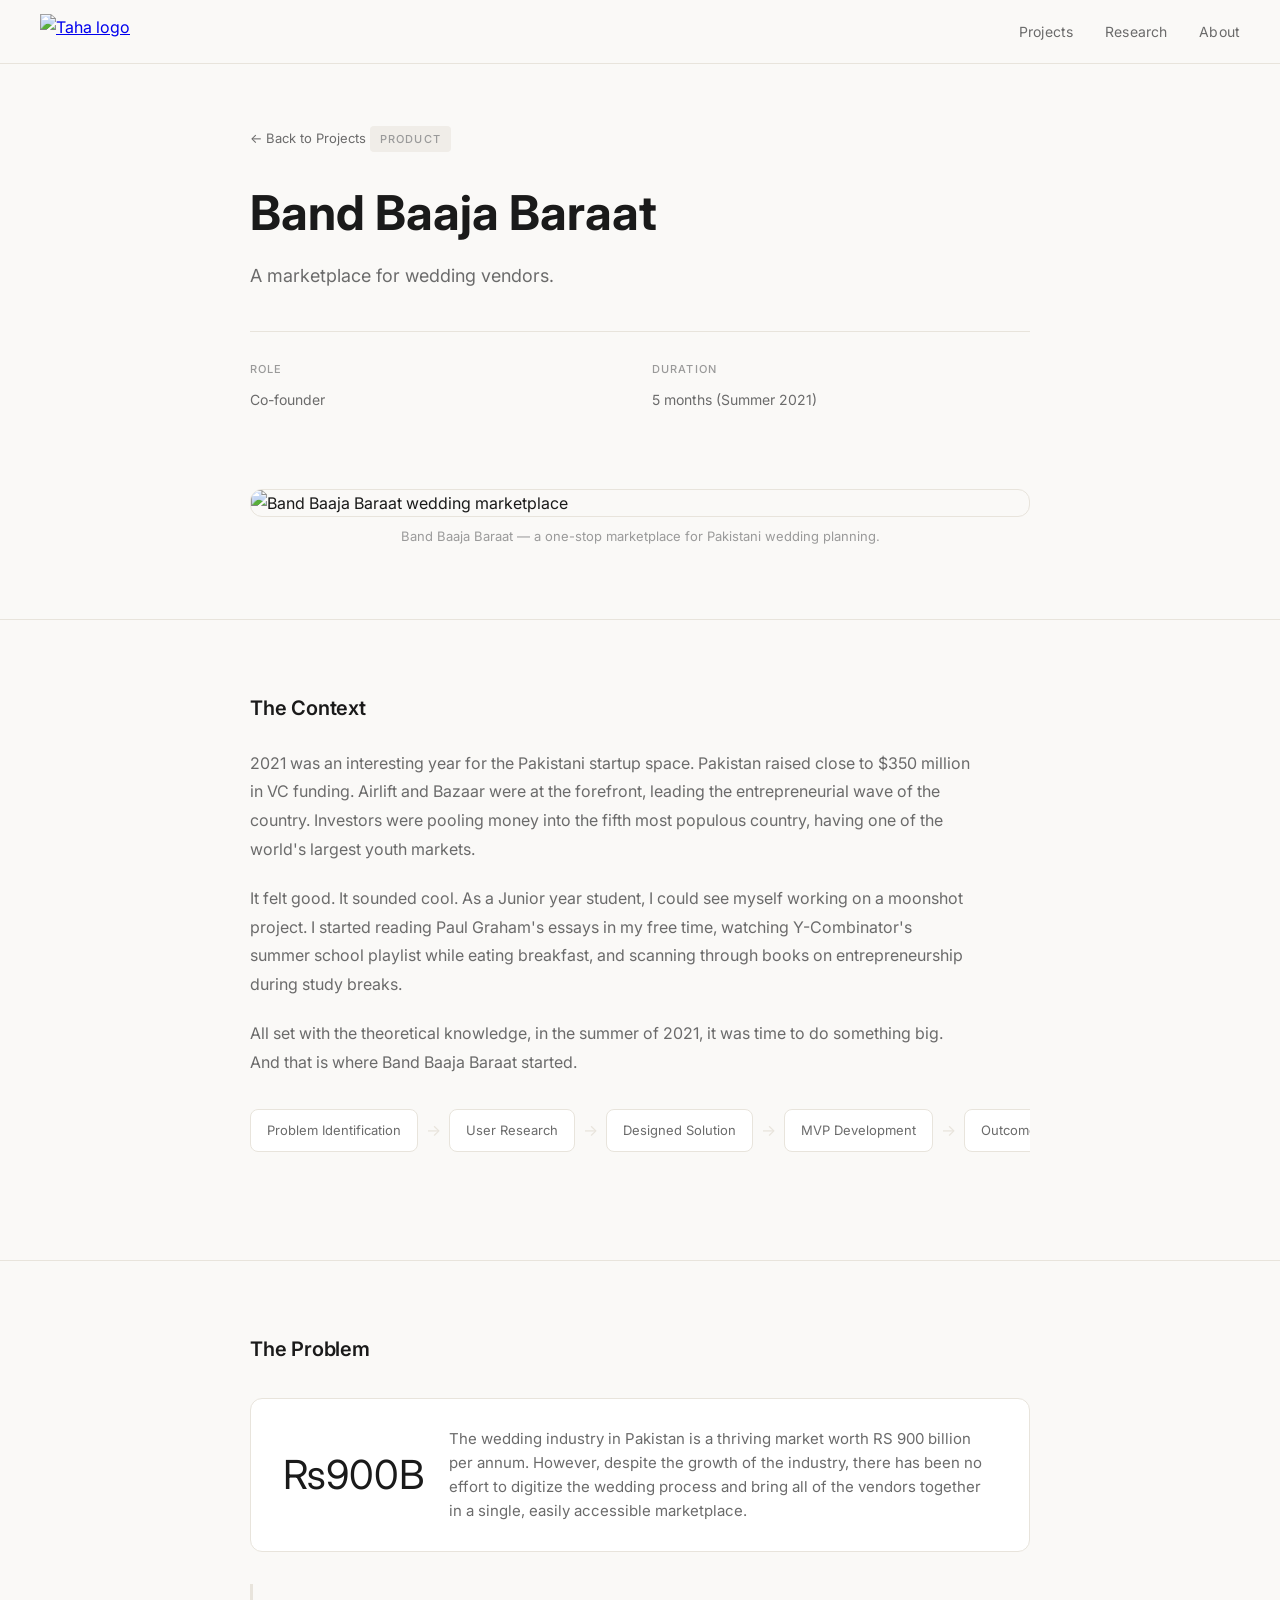
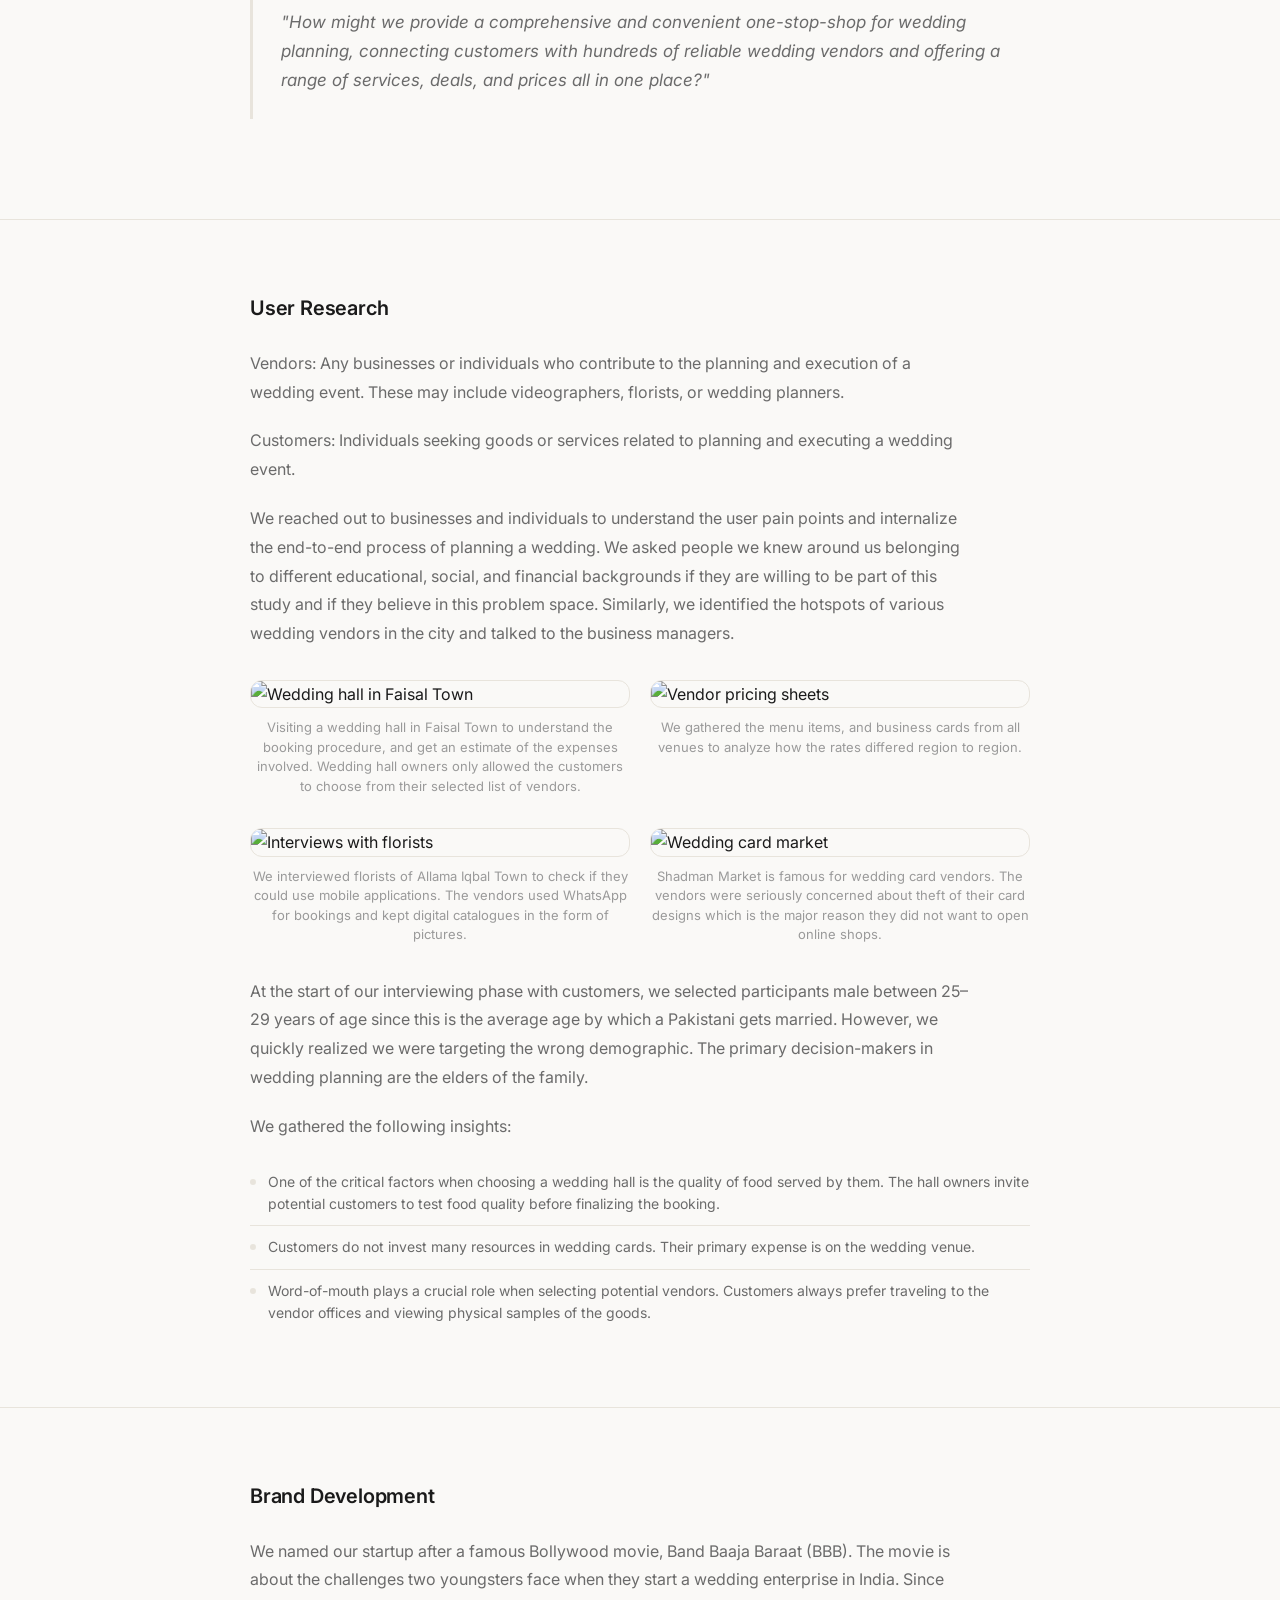
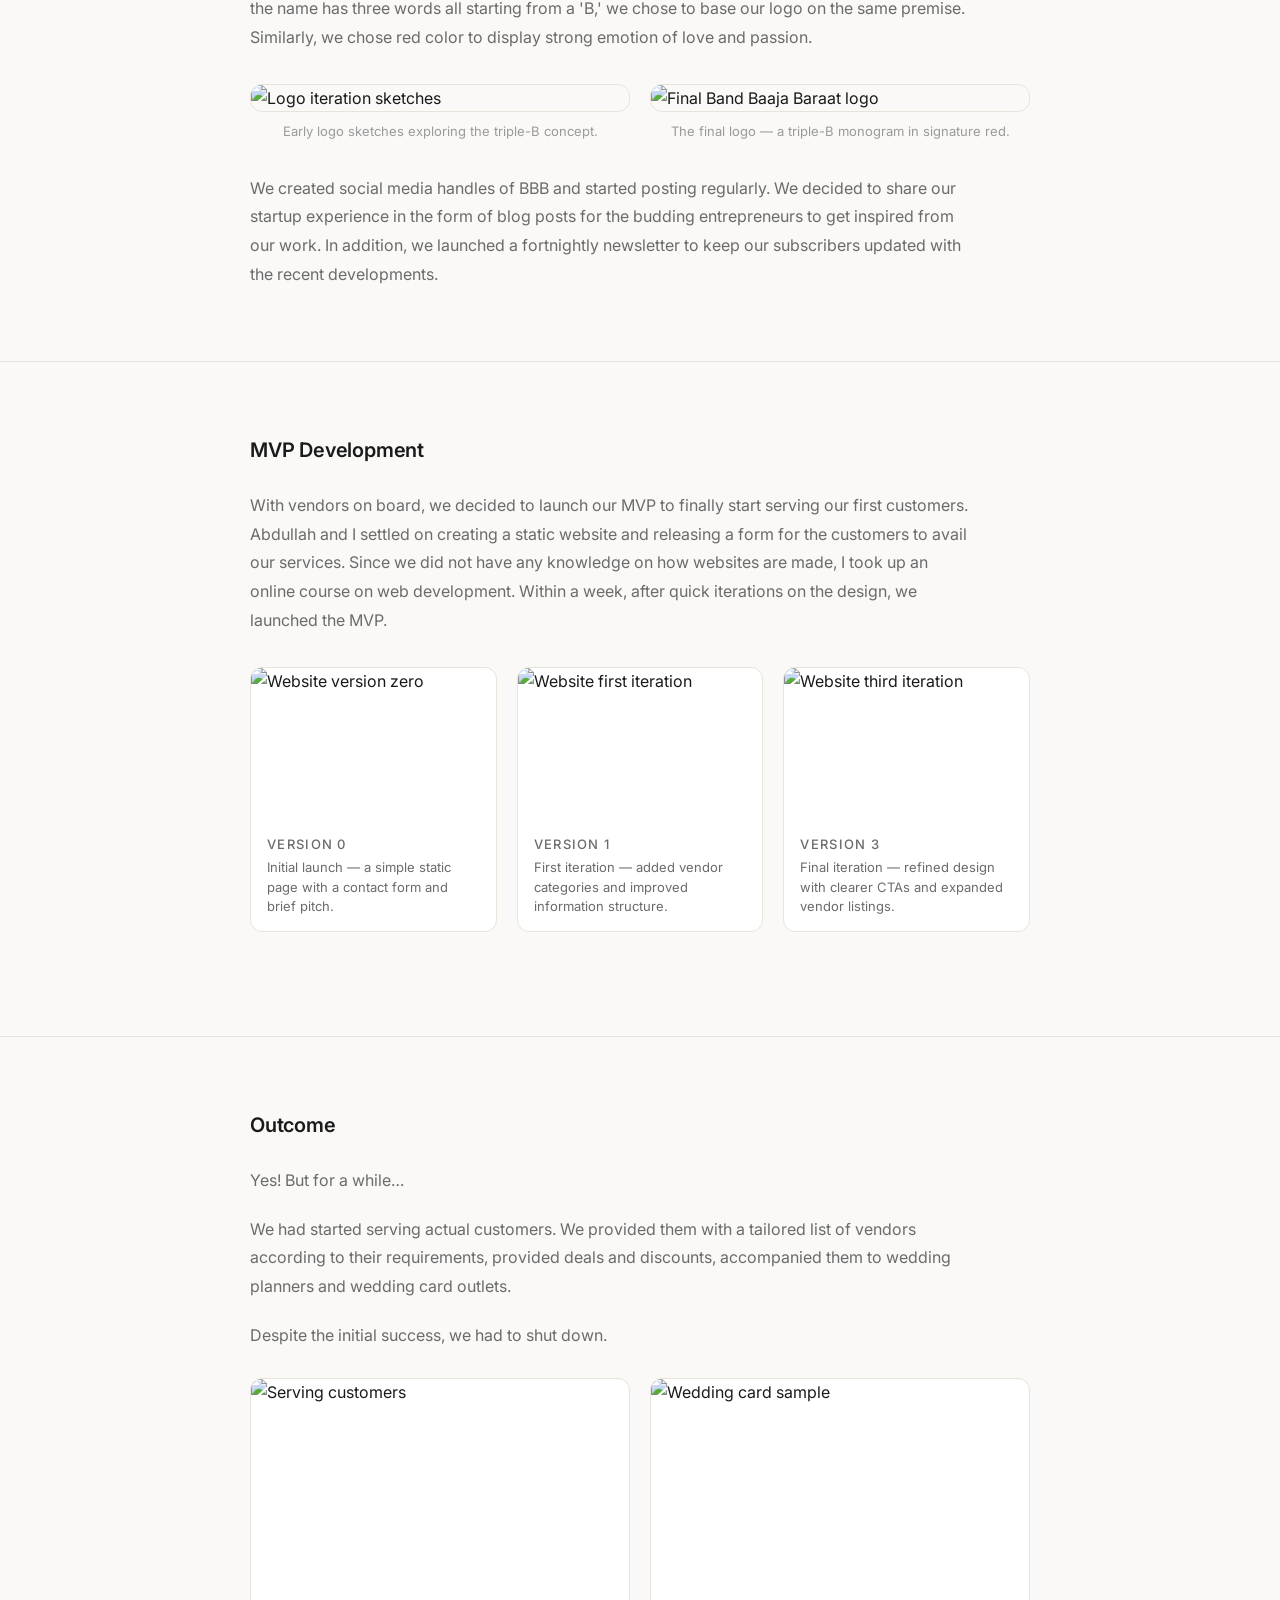
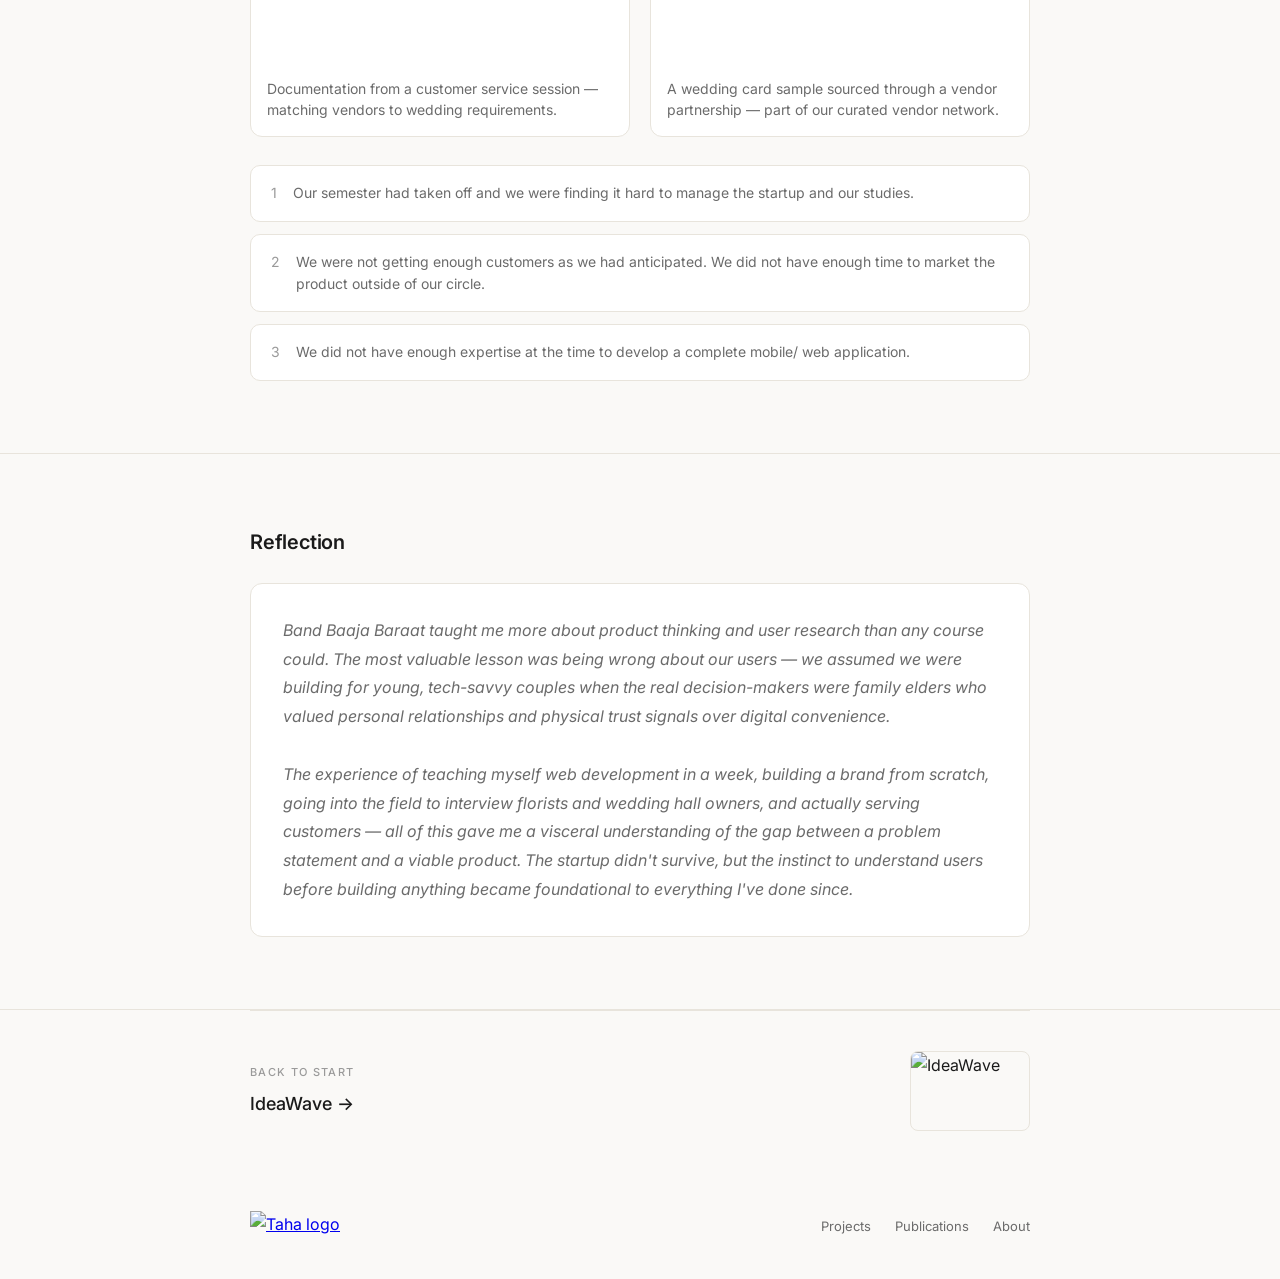
==== band-baaja-baraat.html @ 3e00cd7b "Initial commit — portfolio site with project pages and blog Co-Authored-By: Claude Sonnet 4.6 <norep" ====
<!DOCTYPE html>
<html lang="en">
<head>
<meta charset="UTF-8">
<meta name="viewport" content="width=device-width, initial-scale=1.0">
<meta name="description" content="Band Baaja Baraat – A marketplace for wedding industry vendors in Pakistan. Product project by Taha.">
<title>Band Baaja Baraat – Taha</title>
<link rel="preconnect" href="https://fonts.googleapis.com">
<link rel="preconnect" href="https://fonts.gstatic.com" crossorigin>
<link href="https://fonts.googleapis.com/css2?family=Inter:wght@300;400;500;600;700&display=swap" rel="stylesheet">
<style>
  *, *::before, *::after { box-sizing: border-box; margin: 0; padding: 0; }

  :root {
    --bg: #faf9f7;
    --surface: #ffffff;
    --text: #1a1a1a;
    --muted: #6b6b6b;
    --subtle: #9a9a9a;
    --border: #e8e4dc;
    --tag-bg: #f0ede8;
    --nav-height: 64px;
    --max-w: 860px;
  }

  html { scroll-behavior: smooth; }

  body {
    font-family: 'Inter', sans-serif;
    background: var(--bg);
    color: var(--text);
    font-size: 16px;
    line-height: 1.65;
    -webkit-font-smoothing: antialiased;
  }

  nav {
    position: fixed;
    top: 0; left: 0; right: 0;
    z-index: 100;
    height: var(--nav-height);
    background: rgba(250,249,247,0.92);
    backdrop-filter: blur(12px);
    -webkit-backdrop-filter: blur(12px);
    border-bottom: 1px solid var(--border);
    display: flex;
    align-items: center;
    justify-content: space-between;
    padding: 0 40px;
  }

  .nav-logo img { height: 36px; width: auto; display: block; }
  .nav-links { display: flex; gap: 32px; list-style: none; }
  .nav-links a {
    text-decoration: none; color: var(--muted); font-size: 14px;
    font-weight: 400; letter-spacing: 0.01em; transition: color 0.2s;
  }
  .nav-links a:hover { color: var(--text); }

  .nav-hamburger { display: none; background: none; border: none; cursor: pointer; padding: 4px; }
  .nav-hamburger img { width: 24px; height: 24px; }

  .mobile-menu {
    display: none;
    position: fixed;
    top: var(--nav-height); left: 0; right: 0;
    background: var(--bg);
    border-bottom: 1px solid var(--border);
    padding: 24px 40px;
    z-index: 99;
    flex-direction: column;
    gap: 20px;
  }
  .mobile-menu.open { display: flex; }
  .mobile-menu a { text-decoration: none; color: var(--text); font-size: 18px; }

  main { padding-top: var(--nav-height); }
  .container { max-width: var(--max-w); margin: 0 auto; padding: 0 40px; }
  section { padding: 72px 0; border-bottom: 1px solid var(--border); }
  section:last-of-type { border-bottom: none; }

  .section-label {
    font-size: 20px;
    font-weight: 600;
    letter-spacing: -0.01em;
    color: var(--text);
    margin-bottom: 24px;
  }

  .back-link {
    display: inline-flex; align-items: center; gap: 6px;
    font-size: 13px; color: var(--muted); text-decoration: none;
    margin-bottom: 36px; transition: color 0.2s;
  }
  .back-link:hover { color: var(--text); }

  .project-tag-chip {
    display: inline-block; font-size: 11px; font-weight: 500;
    letter-spacing: 0.1em; text-transform: uppercase; color: var(--subtle);
    background: var(--tag-bg); padding: 4px 10px; border-radius: 4px; margin-bottom: 20px;
  }

  .project-page-title {
    font-family: 'Inter', sans-serif;
    font-size: clamp(32px, 5vw, 48px);
    font-weight: 700; line-height: 1.15; color: var(--text); margin-bottom: 20px;
  }

  .project-page-tagline {
    font-size: 18px; color: var(--muted); line-height: 1.7;
    max-width: 680px; margin-bottom: 40px;
  }

  .meta-grid {
    display: grid; grid-template-columns: repeat(2, 1fr);
    gap: 24px; padding: 28px 0;
    border-top: 1px solid var(--border); margin-bottom: 48px;
  }

  .meta-label {
    font-size: 11px; font-weight: 500; letter-spacing: 0.1em;
    text-transform: uppercase; color: var(--subtle); display: block; margin-bottom: 8px;
  }
  .meta-value { font-size: 14px; color: var(--muted); line-height: 1.5; }

  figure { margin: 32px 0; }
  figure:first-child { margin-top: 0; }
  figure:last-child { margin-bottom: 0; }
  figure img { width: 100%; border-radius: 12px; border: 1px solid var(--border); display: block; }
  figcaption { font-size: 13px; color: var(--subtle); text-align: center; margin-top: 10px; line-height: 1.5; }

  .image-grid { display: grid; grid-template-columns: 1fr 1fr; gap: 20px; margin: 32px 0; }
  .image-grid.three { grid-template-columns: 1fr 1fr 1fr; }

  .prose {
    font-size: 16px; color: var(--muted); line-height: 1.8;
    max-width: 720px; margin-bottom: 20px;
  }
  .prose:last-child { margin-bottom: 0; }

  /* PROCESS STEPS */
  .process-steps {
    display: flex;
    gap: 0;
    margin: 32px 0;
    overflow-x: auto;
    padding-bottom: 4px;
  }

  .process-step {
    display: flex;
    align-items: center;
    flex-shrink: 0;
  }

  .step-pill {
    background: var(--surface);
    border: 1px solid var(--border);
    border-radius: 8px;
    padding: 10px 16px;
    font-size: 13px;
    color: var(--muted);
    white-space: nowrap;
  }

  .step-arrow {
    font-size: 16px;
    color: var(--border);
    padding: 0 8px;
    flex-shrink: 0;
  }

  /* INSIGHT ITEMS */
  .insight-list { display: flex; flex-direction: column; gap: 12px; margin-top: 24px; }
  .insight-item {
    display: flex; gap: 16px; padding: 16px 20px;
    background: var(--surface); border: 1px solid var(--border); border-radius: 10px; align-items: flex-start;
  }
  .i-bullet { font-size: 14px; color: var(--subtle); flex-shrink: 0; line-height: 1.6; margin-top: 0; }
  .insight-item p { font-size: 14px; color: var(--muted); line-height: 1.6; }

  /* STAT CALLOUT */
  .stat-box {
    background: var(--surface);
    border: 1px solid var(--border);
    border-radius: 12px;
    padding: 28px 32px;
    margin: 32px 0;
    display: flex;
    align-items: center;
    gap: 24px;
  }

  .stat-number {
    font-family: 'Inter', sans-serif;
    font-size: 40px;
    font-weight: 400;
    color: var(--text);
    flex-shrink: 0;
    line-height: 1;
  }

  .stat-desc {
    font-size: 15px;
    color: var(--muted);
    line-height: 1.6;
  }

  /* FINDING LIST WITH AUDIENCE */
  .finding-group { margin-bottom: 36px; }
  .finding-group:last-child { margin-bottom: 0; }

  .finding-group-label {
    font-size: 13px;
    font-weight: 500;
    color: var(--text);
    margin-bottom: 12px;
    padding-bottom: 8px;
    border-bottom: 1px solid var(--border);
  }

  .finding-item {
    display: flex;
    gap: 12px;
    padding: 10px 0;
    border-bottom: 1px solid var(--border);
    align-items: flex-start;
  }
  .finding-item:last-child { border-bottom: none; }
  .f-dot { width: 6px; height: 6px; border-radius: 50%; background: var(--border); flex-shrink: 0; margin-top: 8px; }
  .finding-item p { font-size: 14px; color: var(--muted); line-height: 1.6; }

  /* WEBSITE VERSIONS */
  .versions-grid {
    display: grid;
    grid-template-columns: repeat(3, 1fr);
    gap: 20px;
    margin: 32px 0;
  }

  .version-card {
    border: 1px solid var(--border);
    border-radius: 12px;
    overflow: hidden;
    background: var(--surface);
  }

  .version-card img {
    width: 100%;
    aspect-ratio: 16/10;
    object-fit: cover;
    object-position: top;
    display: block;
  }

  .version-card-body { padding: 14px 16px; }

  .version-label {
    font-size: 11px; font-weight: 500; letter-spacing: 0.1em;
    text-transform: uppercase; color: var(--subtle); margin-bottom: 4px;
  }

  .version-card-body p { font-size: 13px; color: var(--muted); line-height: 1.5; }

  /* QUOTE */
  .callout {
    font-size: 17px; font-style: italic; color: var(--muted);
    line-height: 1.7; padding: 24px 28px; border-left: 3px solid var(--border);
    margin: 28px 0;
  }

  /* OUTCOME */
  .outcome-grid {
    display: grid;
    grid-template-columns: 1fr 1fr;
    gap: 20px;
    margin: 28px 0;
  }

  .outcome-card {
    border: 1px solid var(--border);
    border-radius: 12px;
    overflow: hidden;
    background: var(--surface);
  }

  .outcome-card img {
    width: 100%;
    aspect-ratio: 4/3;
    object-fit: cover;
    display: block;
  }

  .outcome-card-body { padding: 16px; }
  .outcome-card-body p { font-size: 14px; color: var(--muted); line-height: 1.5; }

  /* REFLECTION */
  .reflection-box {
    font-size: 16px; font-style: italic; color: var(--muted);
    line-height: 1.8; padding: 32px;
    background: var(--surface); border: 1px solid var(--border); border-radius: 12px;
  }

  /* NEXT */
  .next-project {
    display: flex; align-items: center; justify-content: space-between;
    padding: 40px 0; text-decoration: none; color: inherit;
    border-top: 1px solid var(--border); transition: opacity 0.2s;
  }
  .next-project:hover { opacity: 0.7; }
  .next-label { font-size: 11px; font-weight: 500; letter-spacing: 0.12em; text-transform: uppercase; color: var(--subtle); margin-bottom: 8px; }
  .next-title { font-size: 18px; font-weight: 500; color: var(--text); }

  footer { padding: 40px 0; }
  .footer-inner { display: flex; align-items: center; justify-content: space-between; }
  .footer-logo img { height: 28px; width: auto; display: block; }
  .footer-links { display: flex; gap: 24px; list-style: none; }
  .footer-links a { text-decoration: none; color: var(--muted); font-size: 13px; transition: color 0.2s; }
  .footer-links a:hover { color: var(--text); }

  @media (max-width: 700px) {
    nav { padding: 0 20px; }
    .nav-links { display: none; }
    .nav-hamburger { display: flex; }
    .mobile-menu { padding: 24px 20px; }
    .container { padding: 0 20px; }
    section { padding: 52px 0; }
    .meta-grid { grid-template-columns: 1fr; }
    .image-grid { grid-template-columns: 1fr; }
    .image-grid.three { grid-template-columns: 1fr 1fr; }
    .versions-grid { grid-template-columns: 1fr; }
    .outcome-grid { grid-template-columns: 1fr; }
    .stat-box { flex-direction: column; align-items: flex-start; gap: 12px; }
    .footer-inner { flex-direction: column; gap: 20px; align-items: flex-start; }
  }

  @media (max-width: 480px) {
    .image-grid.three { grid-template-columns: 1fr; }
    .project-page-title { font-size: 28px; }
  }
</style>
</head>
<body>

<nav>
  <a class="nav-logo" href="index.html">
    <img src="https://cdn.prod.website-files.com/65dd546c278a2ace8a9cbbcd/65de101033a4d7519f557073_%D8%B7%DB%81.svg" alt="Taha logo">
  </a>
  <ul class="nav-links">
    <li><a href="index.html#Projects">Projects</a></li>
    <li><a href="index.html#Research">Research</a></li>
    <li><a href="index.html#About">About</a></li>
  </ul>
  <button class="nav-hamburger" aria-label="Toggle menu" onclick="toggleMenu()">
    <img src="https://cdn.prod.website-files.com/65dd546c278a2ace8a9cbbcd/65dd546c278a2ace8a9cbc36_menu-icon.png" alt="">
  </button>
</nav>

<div class="mobile-menu" id="mobileMenu">
  <a href="index.html#Projects" onclick="closeMenu()">Projects</a>
  <a href="index.html#Research" onclick="closeMenu()">Research</a>
  <a href="index.html#About" onclick="closeMenu()">About</a>
</div>

<main>

  <!-- HERO -->
  <section style="padding-top: 60px;">
    <div class="container">
      <a class="back-link" href="index.html#Projects">← Back to Projects</a>
      <span class="project-tag-chip">Product</span>
      <h1 class="project-page-title">Band Baaja Baraat</h1>
      <p class="project-page-tagline">A marketplace for wedding vendors.</p>

      <div class="meta-grid">
        <div>
          <span class="meta-label">Role</span>
          <span class="meta-value">Co-founder</span>
        </div>
        <div>
          <span class="meta-label">Duration</span>
          <span class="meta-value">5 months (Summer 2021)</span>
        </div>
      </div>

      <figure style="margin: 0;">
        <img src="https://cdn.prod.website-files.com/65dd546c278a2ace8a9cbbcd/671bf97b226af9a6fa325a80_Frame%2045.png" alt="Band Baaja Baraat wedding marketplace" loading="eager">
        <figcaption>Band Baaja Baraat — a one-stop marketplace for Pakistani wedding planning.</figcaption>
      </figure>
    </div>
  </section>

  <!-- INTRODUCTION -->
  <section>
    <div class="container">
      <p class="section-label">The Context</p>
      <p class="prose">2021 was an interesting year for the Pakistani startup space. Pakistan raised close to $350 million in VC funding. Airlift and Bazaar were at the forefront, leading the entrepreneurial wave of the country. Investors were pooling money into the fifth most populous country, having one of the world's largest youth markets.</p>
      <p class="prose">It felt good. It sounded cool. As a Junior year student, I could see myself working on a moonshot project. I started reading Paul Graham's essays in my free time, watching Y-Combinator's summer school playlist while eating breakfast, and scanning through books on entrepreneurship during study breaks.</p>
      <p class="prose">All set with the theoretical knowledge, in the summer of 2021, it was time to do something big. And that is where Band Baaja Baraat started.</p>

      <div class="process-steps">
        <div class="process-step">
          <span class="step-pill">Problem Identification</span>
          <span class="step-arrow">→</span>
        </div>
        <div class="process-step">
          <span class="step-pill">User Research</span>
          <span class="step-arrow">→</span>
        </div>
        <div class="process-step">
          <span class="step-pill">Designed Solution</span>
          <span class="step-arrow">→</span>
        </div>
        <div class="process-step">
          <span class="step-pill">MVP Development</span>
          <span class="step-arrow">→</span>
        </div>
        <div class="process-step">
          <span class="step-pill">Outcome</span>
        </div>
      </div>
    </div>
  </section>

  <!-- PROBLEM -->
  <section>
    <div class="container">
      <p class="section-label">The Problem</p>

      <div class="stat-box">
        <span class="stat-number">₨900B</span>
        <p class="stat-desc">The wedding industry in Pakistan is a thriving market worth RS 900 billion per annum. However, despite the growth of the industry, there has been no effort to digitize the wedding process and bring all of the vendors together in a single, easily accessible marketplace.</p>
      </div>

      <div class="callout">
        "How might we provide a comprehensive and convenient one-stop-shop for wedding planning, connecting customers with hundreds of reliable wedding vendors and offering a range of services, deals, and prices all in one place?"
      </div>
    </div>
  </section>

  <!-- USER RESEARCH -->
  <section>
    <div class="container">
      <p class="section-label">User Research</p>
      <p class="prose">Vendors: Any businesses or individuals who contribute to the planning and execution of a wedding event. These may include videographers, florists, or wedding planners.</p>

      <p class="prose">Customers: Individuals seeking goods or services related to planning and executing a wedding event.</p>

      <p class="prose">We reached out to businesses and individuals to understand the user pain points and internalize the end-to-end process of planning a wedding. We asked people we knew around us belonging to different educational, social, and financial backgrounds if they are willing to be part of this study and if they believe in this problem space. Similarly, we identified the hotspots of various wedding vendors in the city and talked to the business managers.</p>

      <div class="image-grid">
        <figure style="margin: 0;">
          <img src="https://cdn.prod.website-files.com/65dd546c278a2ace8a9cbbcd/67202dea0b7b2b422372c7f2_wedding%20hall.jpg" alt="Wedding hall in Faisal Town" loading="lazy">
          <figcaption>Visiting a wedding hall in Faisal Town to understand the booking procedure, and get an estimate of the expenses involved. Wedding hall owners only allowed the customers to choose from their selected list of vendors.</figcaption>
        </figure>
        <figure style="margin: 0;">
          <img src="https://cdn.prod.website-files.com/65dd546c278a2ace8a9cbbcd/67202e273b6403d743d91914_vendor%20sheet.jpg" alt="Vendor pricing sheets" loading="lazy">
          <figcaption>We gathered the menu items, and business cards from all venues to analyze how the rates differed region to region.</figcaption>
        </figure>
      </div>

      <div class="image-grid" style="margin-top: 0;">
        <figure style="margin: 0;">
          <img src="https://cdn.prod.website-files.com/65dd546c278a2ace8a9cbbcd/67202e3d119fb7e0980e929e_florists%20(2).jpg" alt="Interviews with florists" loading="lazy">
          <figcaption>We interviewed florists of Allama Iqbal Town to check if they could use mobile applications. The vendors used WhatsApp for bookings and kept digital catalogues in the form of pictures.</figcaption>
        </figure>
        <figure style="margin: 0;">
          <img src="https://cdn.prod.website-files.com/65dd546c278a2ace8a9cbbcd/67202e55befd4e6492f4fbc1_wedding%20cards.jpg" alt="Wedding card market" loading="lazy">
          <figcaption>Shadman Market is famous for wedding card vendors. The vendors were seriously concerned about theft of their card designs which is the major reason they did not want to open online shops.</figcaption>
        </figure>
      </div>

      <p class="prose" style="margin-top: 8px;">At the start of our interviewing phase with customers, we selected participants male between 25–29 years of age since this is the average age by which a Pakistani gets married. However, we quickly realized we were targeting the wrong demographic. The primary decision-makers in wedding planning are the elders of the family.</p>

      <p class="prose">We gathered the following insights:</p>

      <div class="finding-group">
        
        <div class="finding-item">
          <div class="f-dot"></div>
          <p>One of the critical factors when choosing a wedding hall is the quality of food served by them. The hall owners invite potential customers to test food quality before finalizing the booking.</p>
        </div>
        <div class="finding-item">
          <div class="f-dot"></div>
          <p>Customers do not invest many resources in wedding cards. Their primary expense is on the wedding venue.</p>
        </div>
        <div class="finding-item">
          <div class="f-dot"></div>
          <p>Word-of-mouth plays a crucial role when selecting potential vendors. Customers always prefer traveling to the vendor offices and viewing physical samples of the goods.</p>
        </div>
      </div>


    </div>
  </section>

  <!-- BRAND -->
  <section>
    <div class="container">
      <p class="section-label">Brand Development</p>
      <p class="prose">We named our startup after a famous Bollywood movie, Band Baaja Baraat (BBB). The movie is about the challenges two youngsters face when they start a wedding enterprise in India. Since the name has three words all starting from a 'B,' we chose to base our logo on the same premise. Similarly, we chose red color to display strong emotion of love and passion.</p>

      <div class="image-grid">
        <figure style="margin: 0;">
          <img src="https://cdn.prod.website-files.com/65dd546c278a2ace8a9cbbcd/67214025c56d94ca50de8f7f_logo%20iteration.jpg" alt="Logo iteration sketches" loading="lazy">
          <figcaption>Early logo sketches exploring the triple-B concept.</figcaption>
        </figure>
        <figure style="margin: 0;">
          <img src="https://cdn.prod.website-files.com/65dd546c278a2ace8a9cbbcd/6721403cdeea100e23189d3f_logo.jpg" alt="Final Band Baaja Baraat logo" loading="lazy">
          <figcaption>The final logo — a triple-B monogram in signature red.</figcaption>
        </figure>
      </div>

      <p class="prose">We created social media handles of BBB and started posting regularly. We decided to share our startup experience in the form of blog posts for the budding entrepreneurs to get inspired from our work. In addition, we launched a fortnightly newsletter to keep our subscribers updated with the recent developments.</p>
    </div>
  </section>

  <!-- MVP -->
  <section>
    <div class="container">
      <p class="section-label">MVP Development</p>
      <p class="prose">With vendors on board, we decided to launch our MVP to finally start serving our first customers. Abdullah and I settled on creating a static website and releasing a form for the customers to avail our services. Since we did not have any knowledge on how websites are made, I took up an online course on web development. Within a week, after quick iterations on the design, we launched the MVP.</p>

      <div class="versions-grid">
        <div class="version-card">
          <img src="https://cdn.prod.website-files.com/65dd546c278a2ace8a9cbbcd/67214315868bc92ceeda7d83_website%20zero%20version.png" alt="Website version zero" loading="lazy">
          <div class="version-card-body">
            <p class="version-label">Version 0</p>
            <p>Initial launch — a simple static page with a contact form and brief pitch.</p>
          </div>
        </div>
        <div class="version-card">
          <img src="https://cdn.prod.website-files.com/65dd546c278a2ace8a9cbbcd/67214333d0c23c36f596823a_website%20first%20version.png" alt="Website first iteration" loading="lazy">
          <div class="version-card-body">
            <p class="version-label">Version 1</p>
            <p>First iteration — added vendor categories and improved information structure.</p>
          </div>
        </div>
        <div class="version-card">
          <img src="https://cdn.prod.website-files.com/65dd546c278a2ace8a9cbbcd/671bfe8b2b6bb0d87cb162a9_website.png" alt="Website third iteration" loading="lazy">
          <div class="version-card-body">
            <p class="version-label">Version 3</p>
            <p>Final iteration — refined design with clearer CTAs and expanded vendor listings.</p>
          </div>
        </div>
      </div>
    </div>
  </section>

  <!-- OUTCOME -->
  <section>
    <div class="container">
      <p class="section-label">Outcome</p>
      <p class="prose">Yes! But for a while…</p>

      <p class="prose">We had started serving actual customers. We provided them with a tailored list of vendors according to their requirements, provided deals and discounts, accompanied them to wedding planners and wedding card outlets.</p>

      <p class="prose">Despite the initial success, we had to shut down.</p>

      <div class="outcome-grid">
        <div class="outcome-card">
          <img src="https://cdn.prod.website-files.com/65dd546c278a2ace8a9cbbcd/67214b159a4e977e69b035ae_serving%20customers.jpg" alt="Serving customers" loading="lazy">
          <div class="outcome-card-body">
            <p>Documentation from a customer service session — matching vendors to wedding requirements.</p>
          </div>
        </div>
        <div class="outcome-card">
          <img src="https://cdn.prod.website-files.com/65dd546c278a2ace8a9cbbcd/67214b3c614df579c5caa81c_wedding%20card.jpg" alt="Wedding card sample" loading="lazy">
          <div class="outcome-card-body">
            <p>A wedding card sample sourced through a vendor partnership — part of our curated vendor network.</p>
          </div>
        </div>
      </div>

      
      <div class="insight-list">
        <div class="insight-item">
          <span class="i-bullet">1</span>
          <p>Our semester had taken off and we were finding it hard to manage the startup and our studies.</p>
        </div>
        <div class="insight-item">
          <span class="i-bullet">2</span>
          <p>We were not getting enough customers as we had anticipated. We did not have enough time to market the product outside of our circle.</p>
        </div>
        <div class="insight-item">
          <span class="i-bullet">3</span>
          <p>We did not have enough expertise at the time to develop a complete mobile/ web application.</p>
        </div>
      </div>
    </div>
  </section>

  <!-- REFLECTION -->
  <section>
    <div class="container">
      <p class="section-label">Reflection</p>
      <div class="reflection-box">
        <p>Band Baaja Baraat taught me more about product thinking and user research than any course could. The most valuable lesson was being wrong about our users — we assumed we were building for young, tech-savvy couples when the real decision-makers were family elders who valued personal relationships and physical trust signals over digital convenience.</p>
        <br>
        <p>The experience of teaching myself web development in a week, building a brand from scratch, going into the field to interview florists and wedding hall owners, and actually serving customers — all of this gave me a visceral understanding of the gap between a problem statement and a viable product. The startup didn't survive, but the instinct to understand users before building anything became foundational to everything I've done since.</p>
      </div>
    </div>
  </section>

  <!-- NEXT PROJECT -->
  <section style="border-bottom: none; padding: 0;">
    <div class="container">
      <a class="next-project" href="ideawave.html">
        <div>
          <p class="next-label">Back to start</p>
          <p class="next-title">IdeaWave →</p>
        </div>
        <img src="https://cdn.prod.website-files.com/65dd546c278a2ace8a9cbbcd/66f48d08efb86ee29db88804_Frame%2017-2.jpg" alt="IdeaWave" style="width: 120px; height: 80px; object-fit: cover; border-radius: 8px; border: 1px solid var(--border);">
      </a>
    </div>
  </section>

</main>

<footer>
  <div class="container">
    <div class="footer-inner">
      <a class="footer-logo" href="index.html">
        <img src="https://cdn.prod.website-files.com/65dd546c278a2ace8a9cbbcd/65de101033a4d7519f557073_%D8%B7%DB%81.svg" alt="Taha logo">
      </a>
      <ul class="footer-links">
        <li><a href="index.html#Projects">Projects</a></li>
        <li><a href="index.html#Research">Publications</a></li>
        <li><a href="index.html#About">About</a></li>
      </ul>
    </div>
  </div>
</footer>

<script>
  function toggleMenu() { document.getElementById('mobileMenu').classList.toggle('open'); }
  function closeMenu() { document.getElementById('mobileMenu').classList.remove('open'); }
</script>

</body>
</html>
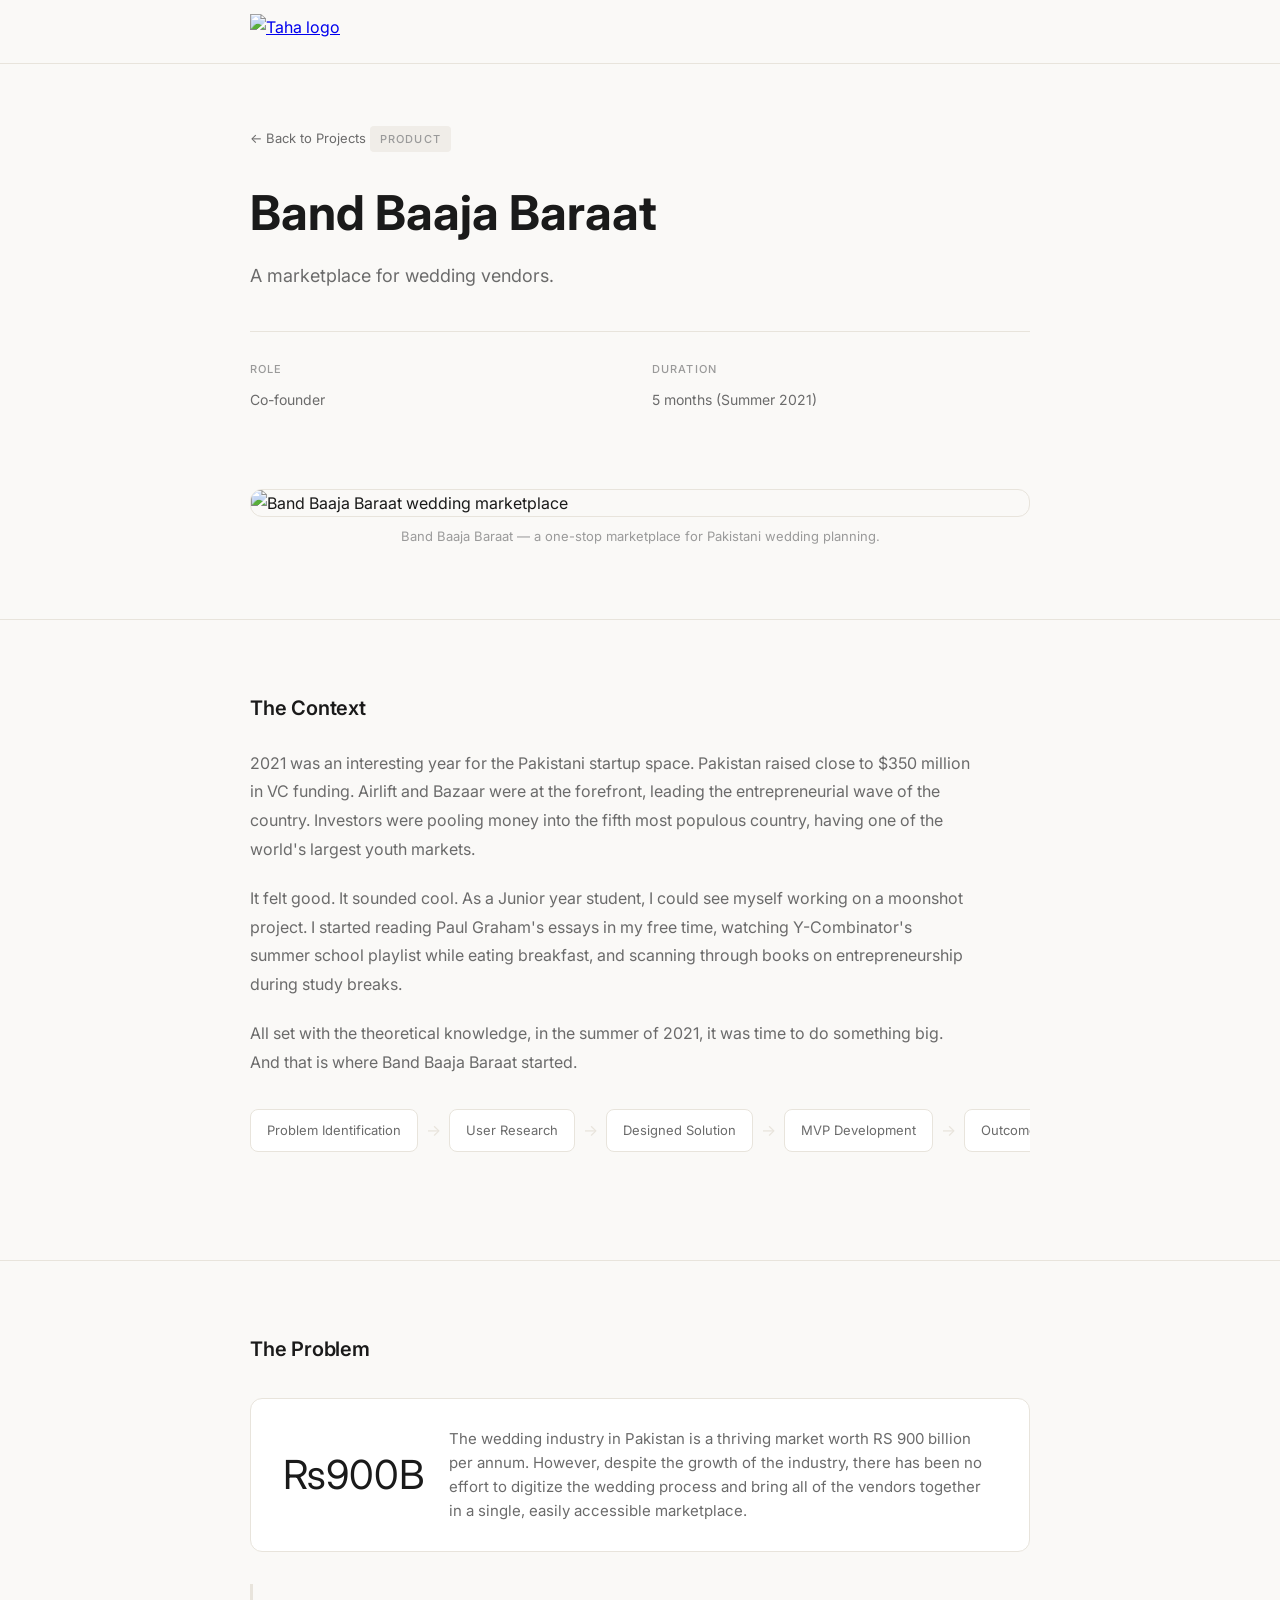
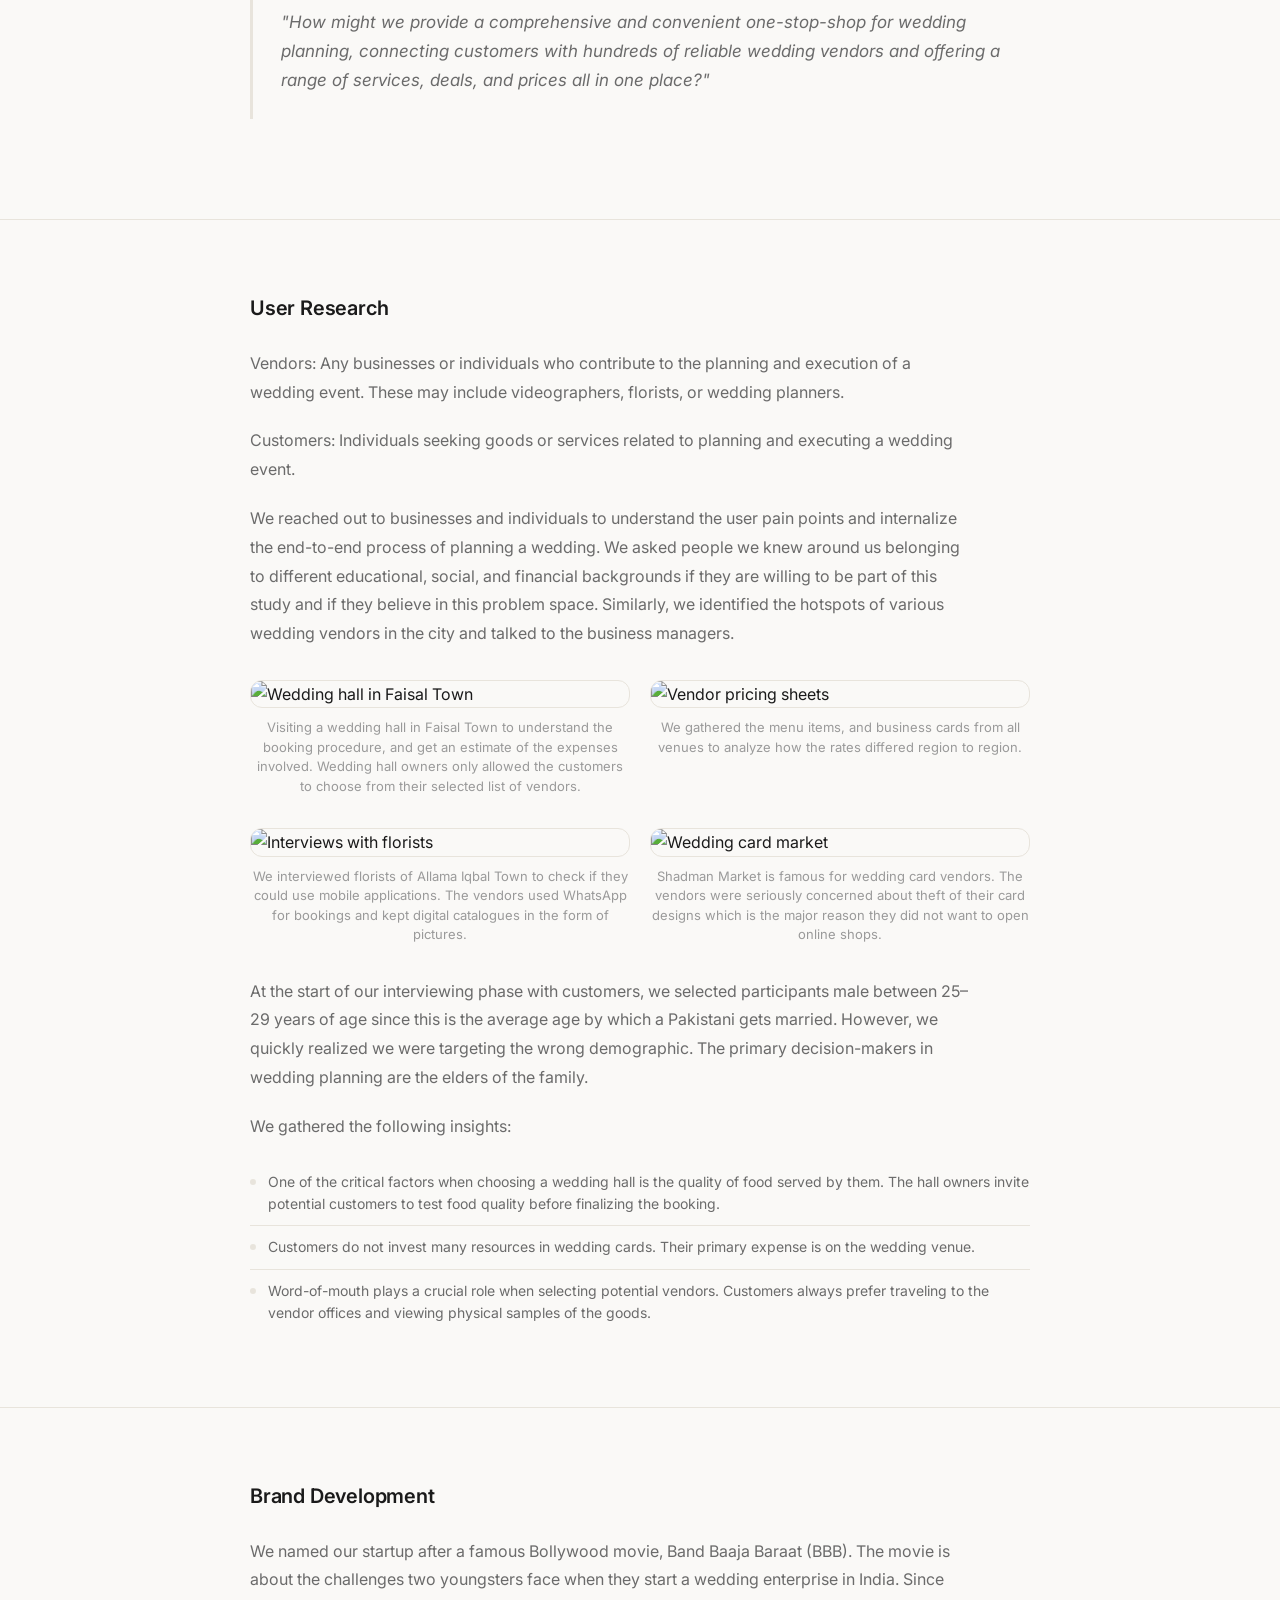
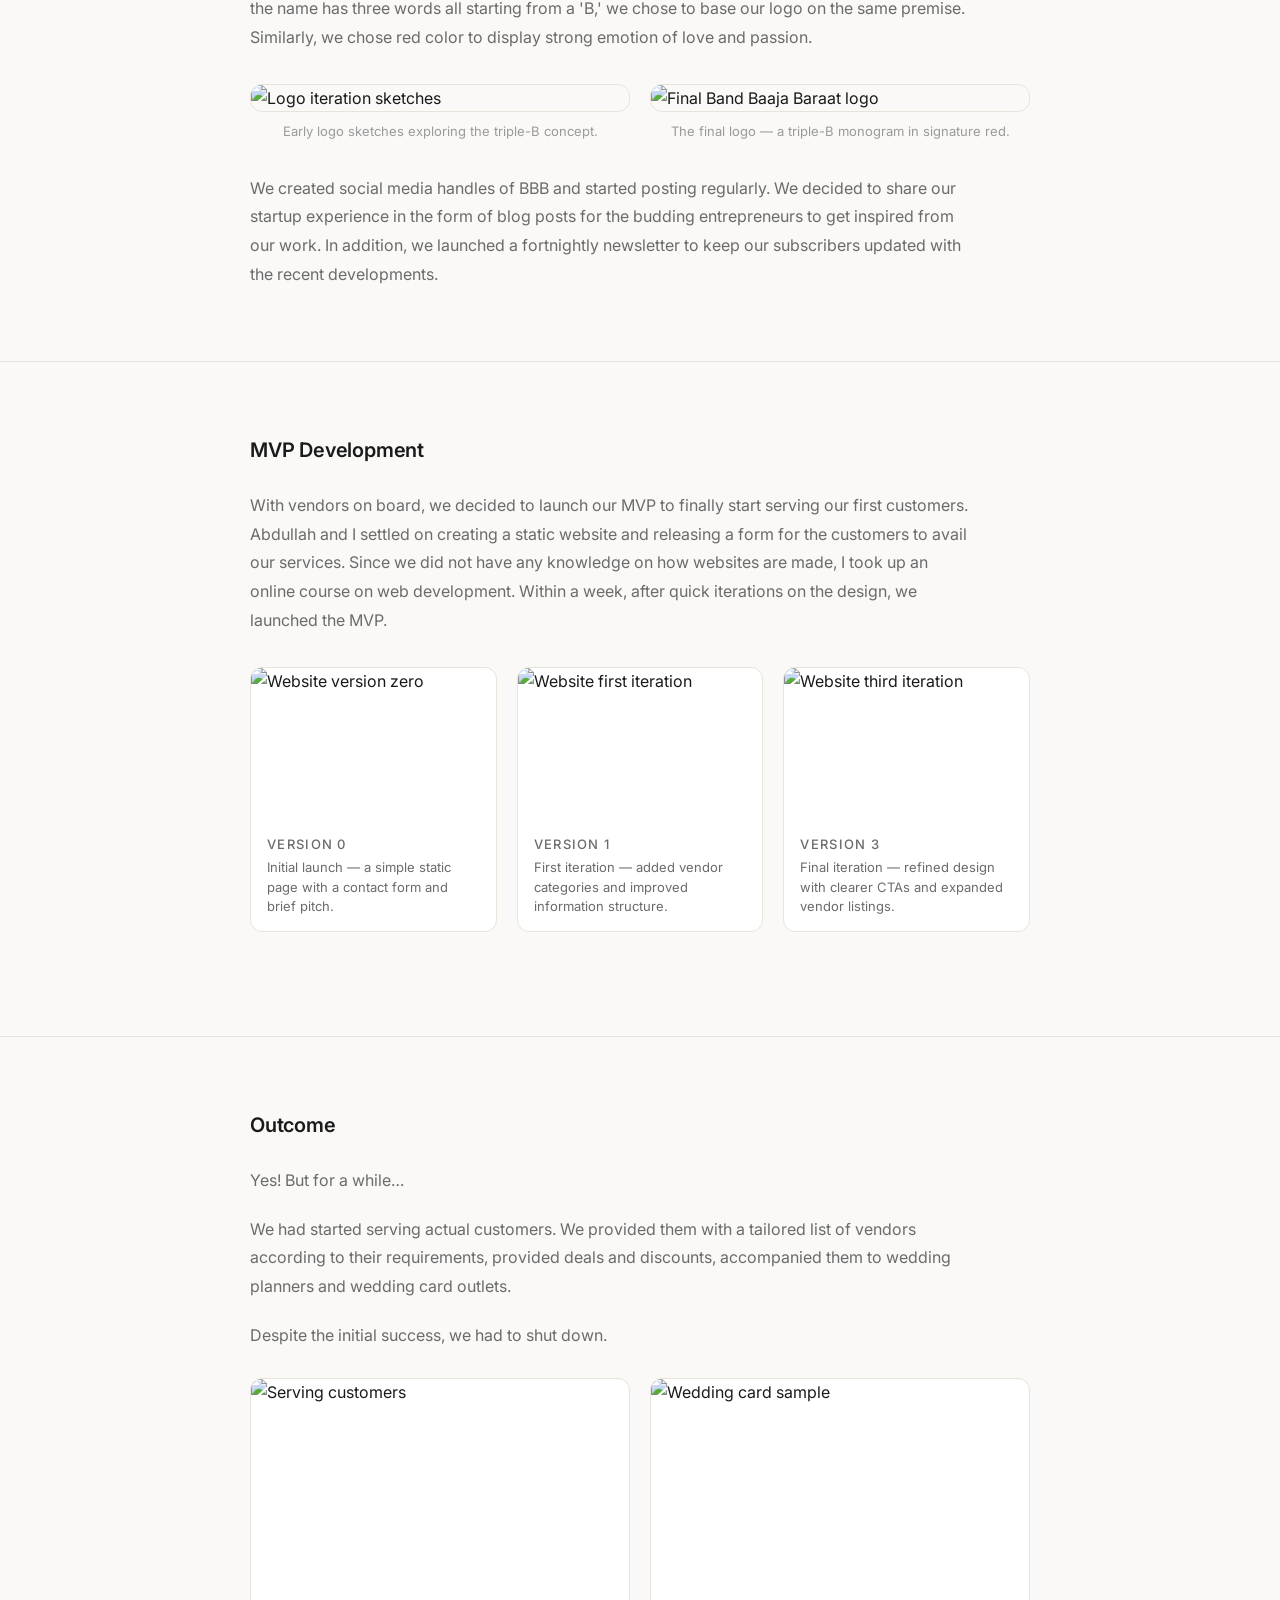
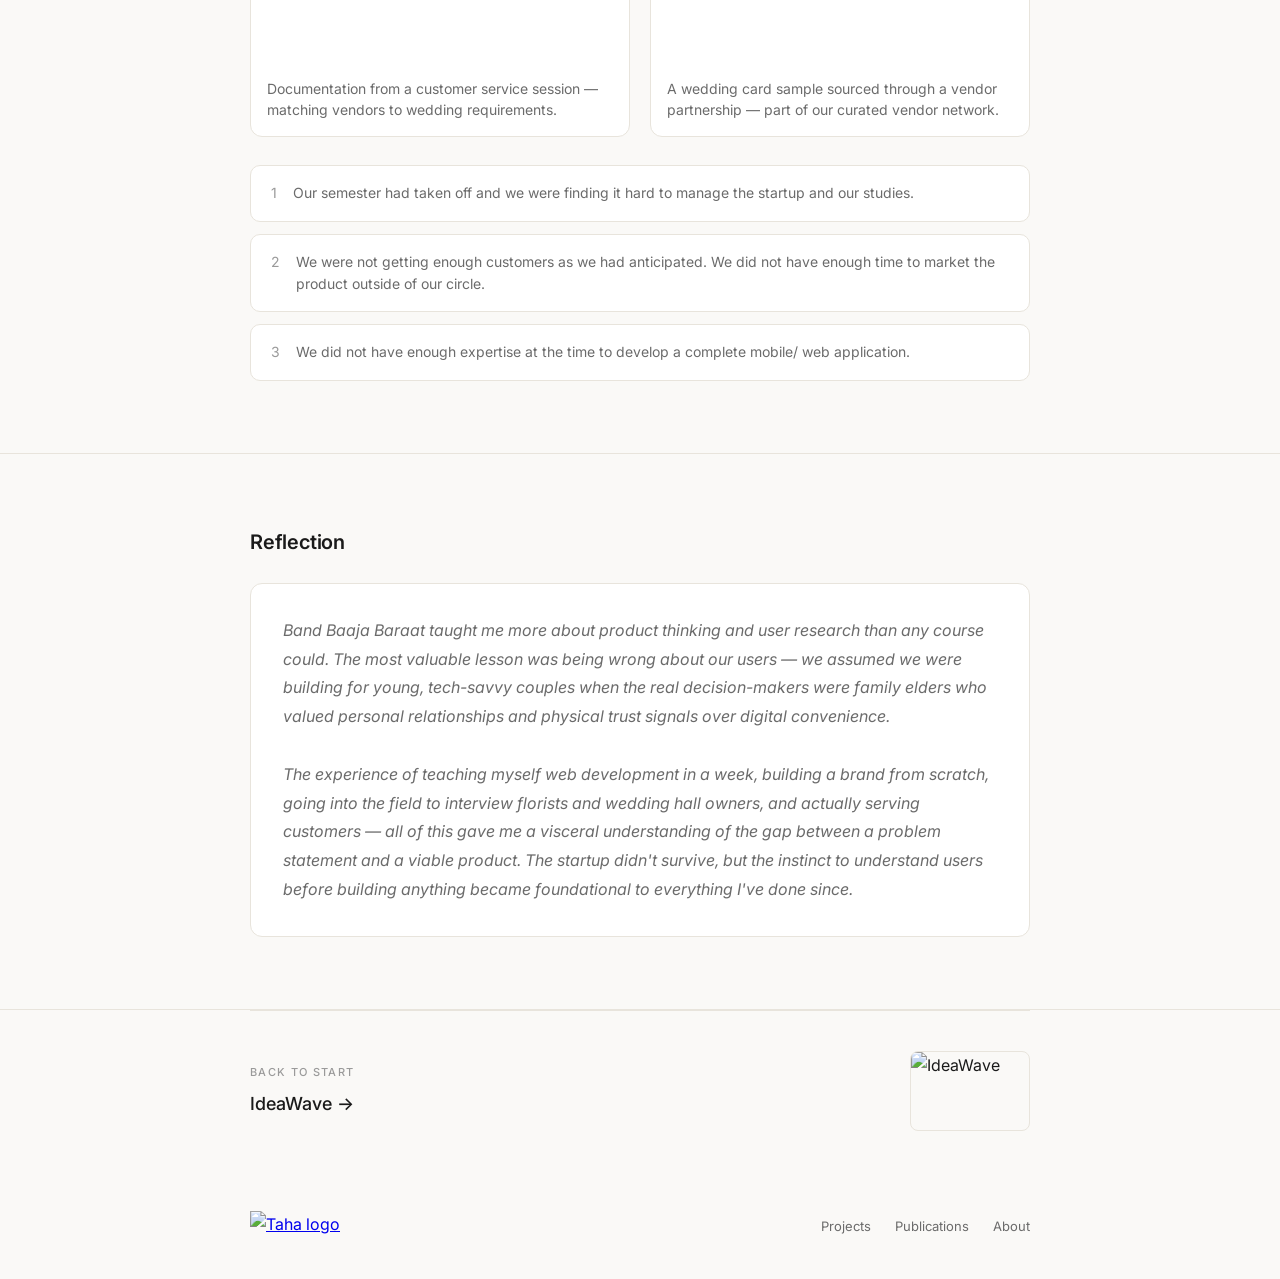
==== commit 121549f2: "Redesign landing page with tab nav; revamp publications; simplify project/blog navbars - Replace scr" ====
--- a/band-baaja-baraat.html
+++ b/band-baaja-baraat.html
@@ -34,6 +34,7 @@
     -webkit-font-smoothing: antialiased;
   }
 
+  /* NAV */
   nav {
     position: fixed;
     top: 0; left: 0; right: 0;
@@ -43,36 +44,18 @@
     backdrop-filter: blur(12px);
     -webkit-backdrop-filter: blur(12px);
     border-bottom: 1px solid var(--border);
+  }
+
+  .nav-inner {
+    max-width: var(--max-w);
+    margin: 0 auto;
+    padding: 0 40px;
+    height: 100%;
     display: flex;
     align-items: center;
-    justify-content: space-between;
-    padding: 0 40px;
   }
 
   .nav-logo img { height: 36px; width: auto; display: block; }
-  .nav-links { display: flex; gap: 32px; list-style: none; }
-  .nav-links a {
-    text-decoration: none; color: var(--muted); font-size: 14px;
-    font-weight: 400; letter-spacing: 0.01em; transition: color 0.2s;
-  }
-  .nav-links a:hover { color: var(--text); }
-
-  .nav-hamburger { display: none; background: none; border: none; cursor: pointer; padding: 4px; }
-  .nav-hamburger img { width: 24px; height: 24px; }
-
-  .mobile-menu {
-    display: none;
-    position: fixed;
-    top: var(--nav-height); left: 0; right: 0;
-    background: var(--bg);
-    border-bottom: 1px solid var(--border);
-    padding: 24px 40px;
-    z-index: 99;
-    flex-direction: column;
-    gap: 20px;
-  }
-  .mobile-menu.open { display: flex; }
-  .mobile-menu a { text-decoration: none; color: var(--text); font-size: 18px; }
 
   main { padding-top: var(--nav-height); }
   .container { max-width: var(--max-w); margin: 0 auto; padding: 0 40px; }
@@ -319,10 +302,7 @@
   .footer-links a:hover { color: var(--text); }
 
   @media (max-width: 700px) {
-    nav { padding: 0 20px; }
-    .nav-links { display: none; }
-    .nav-hamburger { display: flex; }
-    .mobile-menu { padding: 24px 20px; }
+    .nav-inner { padding: 0 20px; }
     .container { padding: 0 20px; }
     section { padding: 52px 0; }
     .meta-grid { grid-template-columns: 1fr; }
@@ -343,31 +323,19 @@
 <body>
 
 <nav>
-  <a class="nav-logo" href="index.html">
-    <img src="https://cdn.prod.website-files.com/65dd546c278a2ace8a9cbbcd/65de101033a4d7519f557073_%D8%B7%DB%81.svg" alt="Taha logo">
-  </a>
-  <ul class="nav-links">
-    <li><a href="index.html#Projects">Projects</a></li>
-    <li><a href="index.html#Research">Research</a></li>
-    <li><a href="index.html#About">About</a></li>
-  </ul>
-  <button class="nav-hamburger" aria-label="Toggle menu" onclick="toggleMenu()">
-    <img src="https://cdn.prod.website-files.com/65dd546c278a2ace8a9cbbcd/65dd546c278a2ace8a9cbc36_menu-icon.png" alt="">
-  </button>
+  <div class="nav-inner">
+    <a class="nav-logo" href="index.html">
+      <img src="https://cdn.prod.website-files.com/65dd546c278a2ace8a9cbbcd/65de101033a4d7519f557073_%D8%B7%DB%81.svg" alt="Taha logo">
+    </a>
+  </div>
 </nav>
-
-<div class="mobile-menu" id="mobileMenu">
-  <a href="index.html#Projects" onclick="closeMenu()">Projects</a>
-  <a href="index.html#Research" onclick="closeMenu()">Research</a>
-  <a href="index.html#About" onclick="closeMenu()">About</a>
-</div>
 
 <main>
 
   <!-- HERO -->
   <section style="padding-top: 60px;">
     <div class="container">
-      <a class="back-link" href="index.html#Projects">← Back to Projects</a>
+      <a class="back-link" href="index.html#projects">← Back to Projects</a>
       <span class="project-tag-chip">Product</span>
       <h1 class="project-page-title">Band Baaja Baraat</h1>
       <p class="project-page-tagline">A marketplace for wedding vendors.</p>
@@ -624,7 +592,7 @@
         <img src="https://cdn.prod.website-files.com/65dd546c278a2ace8a9cbbcd/65de101033a4d7519f557073_%D8%B7%DB%81.svg" alt="Taha logo">
       </a>
       <ul class="footer-links">
-        <li><a href="index.html#Projects">Projects</a></li>
+        <li><a href="index.html#projects">Projects</a></li>
         <li><a href="index.html#Research">Publications</a></li>
         <li><a href="index.html#About">About</a></li>
       </ul>
@@ -633,8 +601,6 @@
 </footer>
 
 <script>
-  function toggleMenu() { document.getElementById('mobileMenu').classList.toggle('open'); }
-  function closeMenu() { document.getElementById('mobileMenu').classList.remove('open'); }
 </script>
 
 </body>
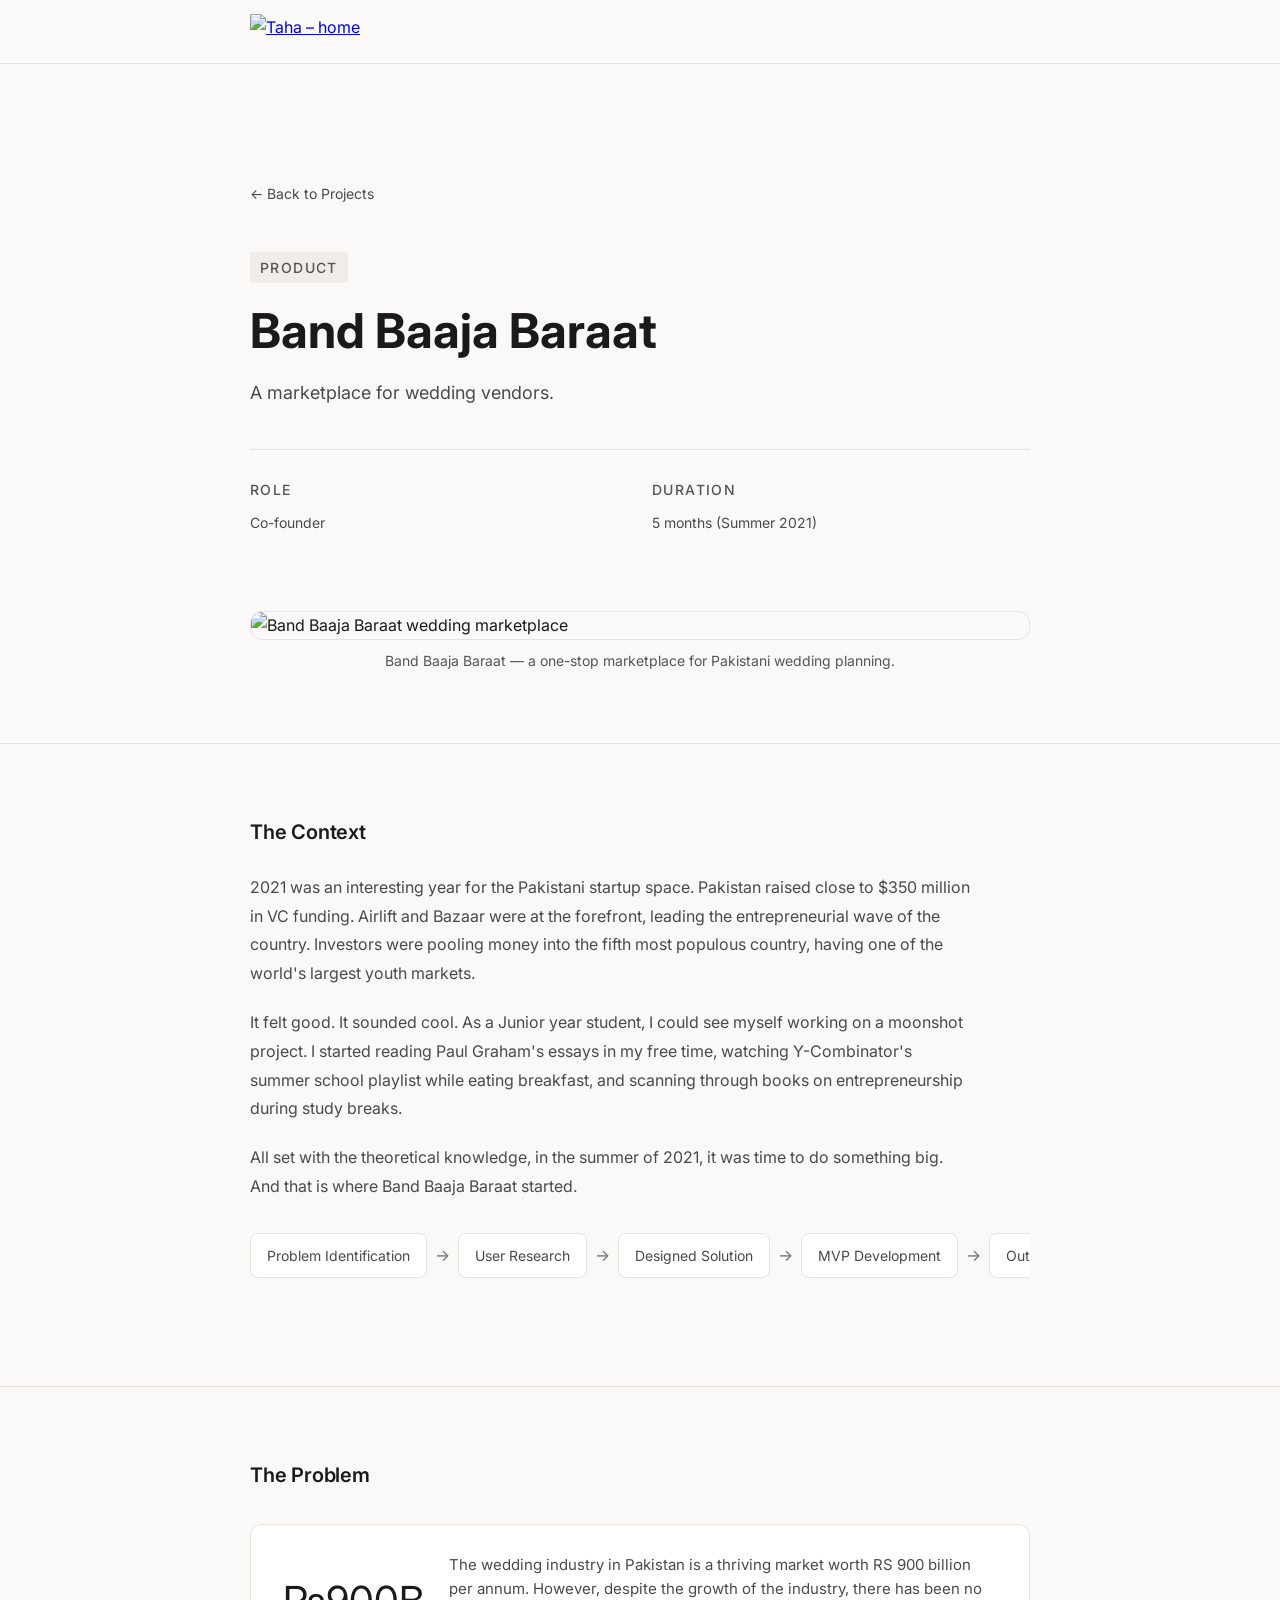
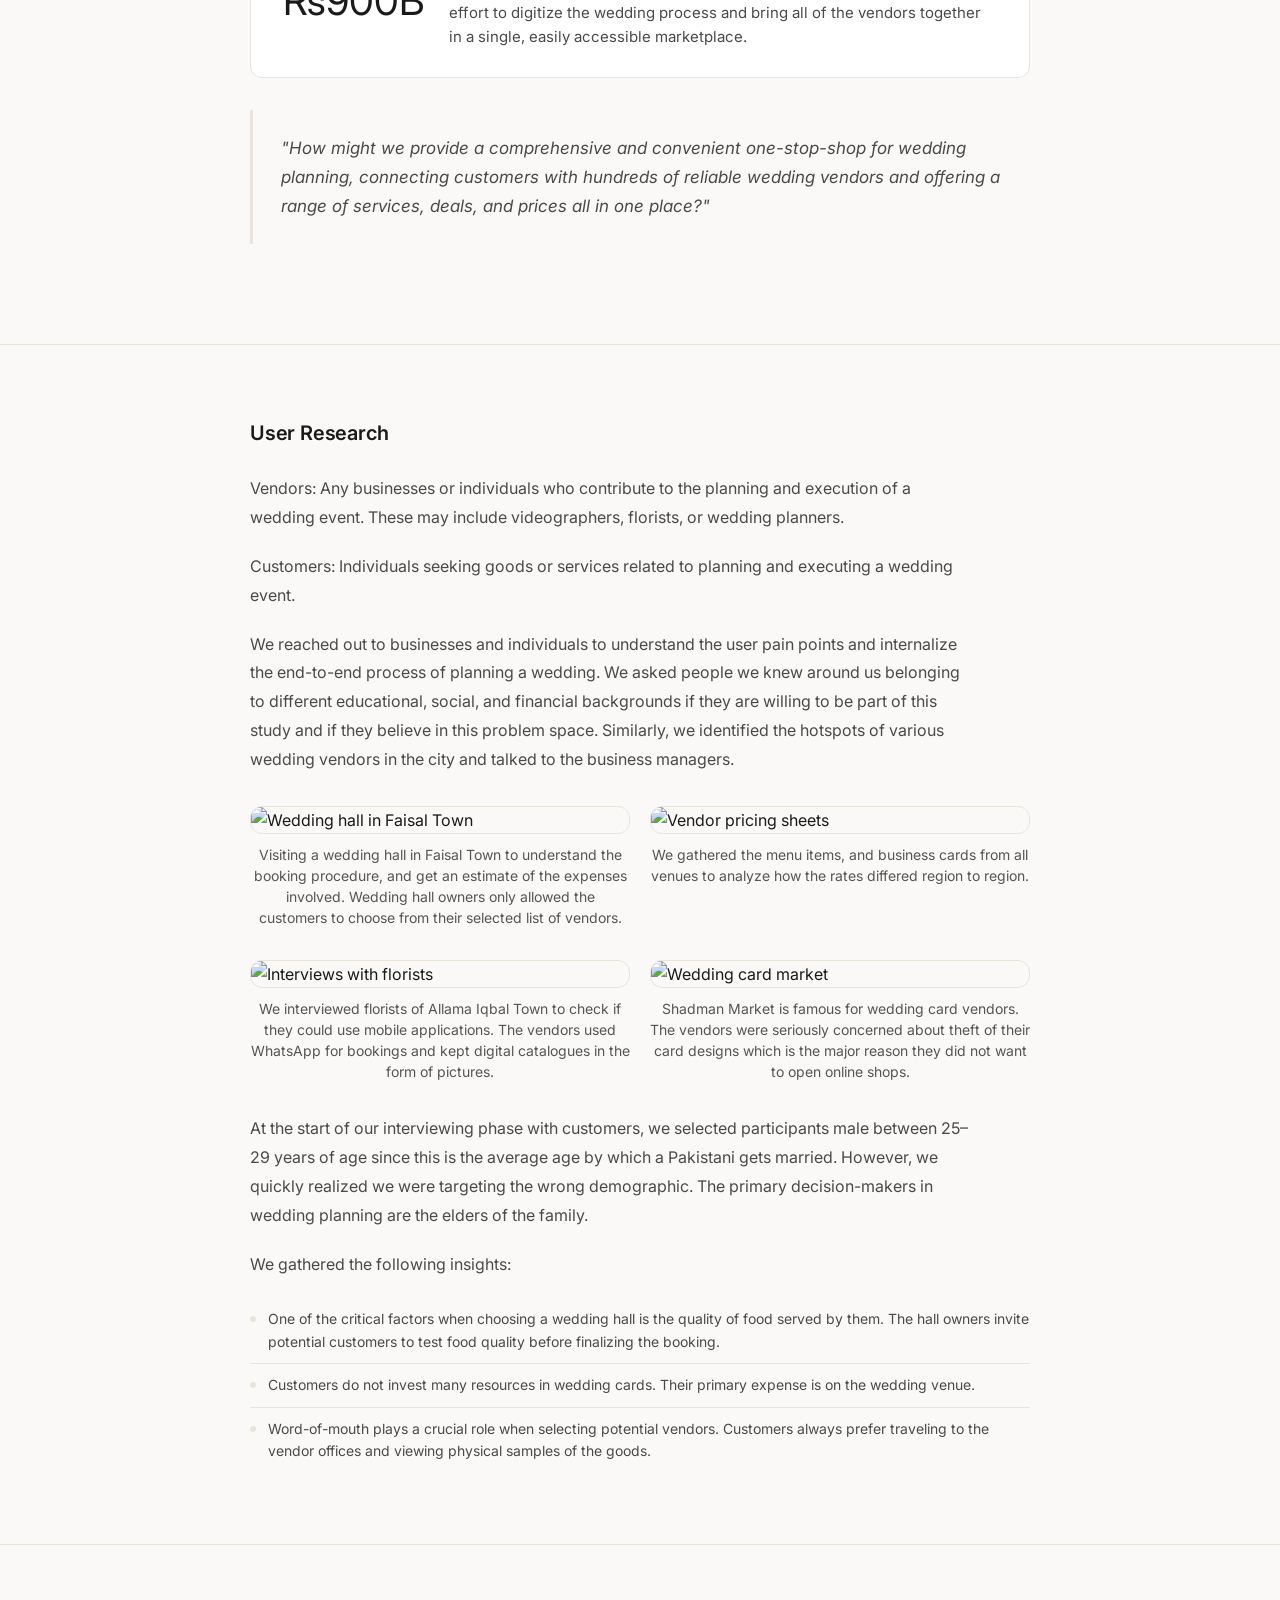
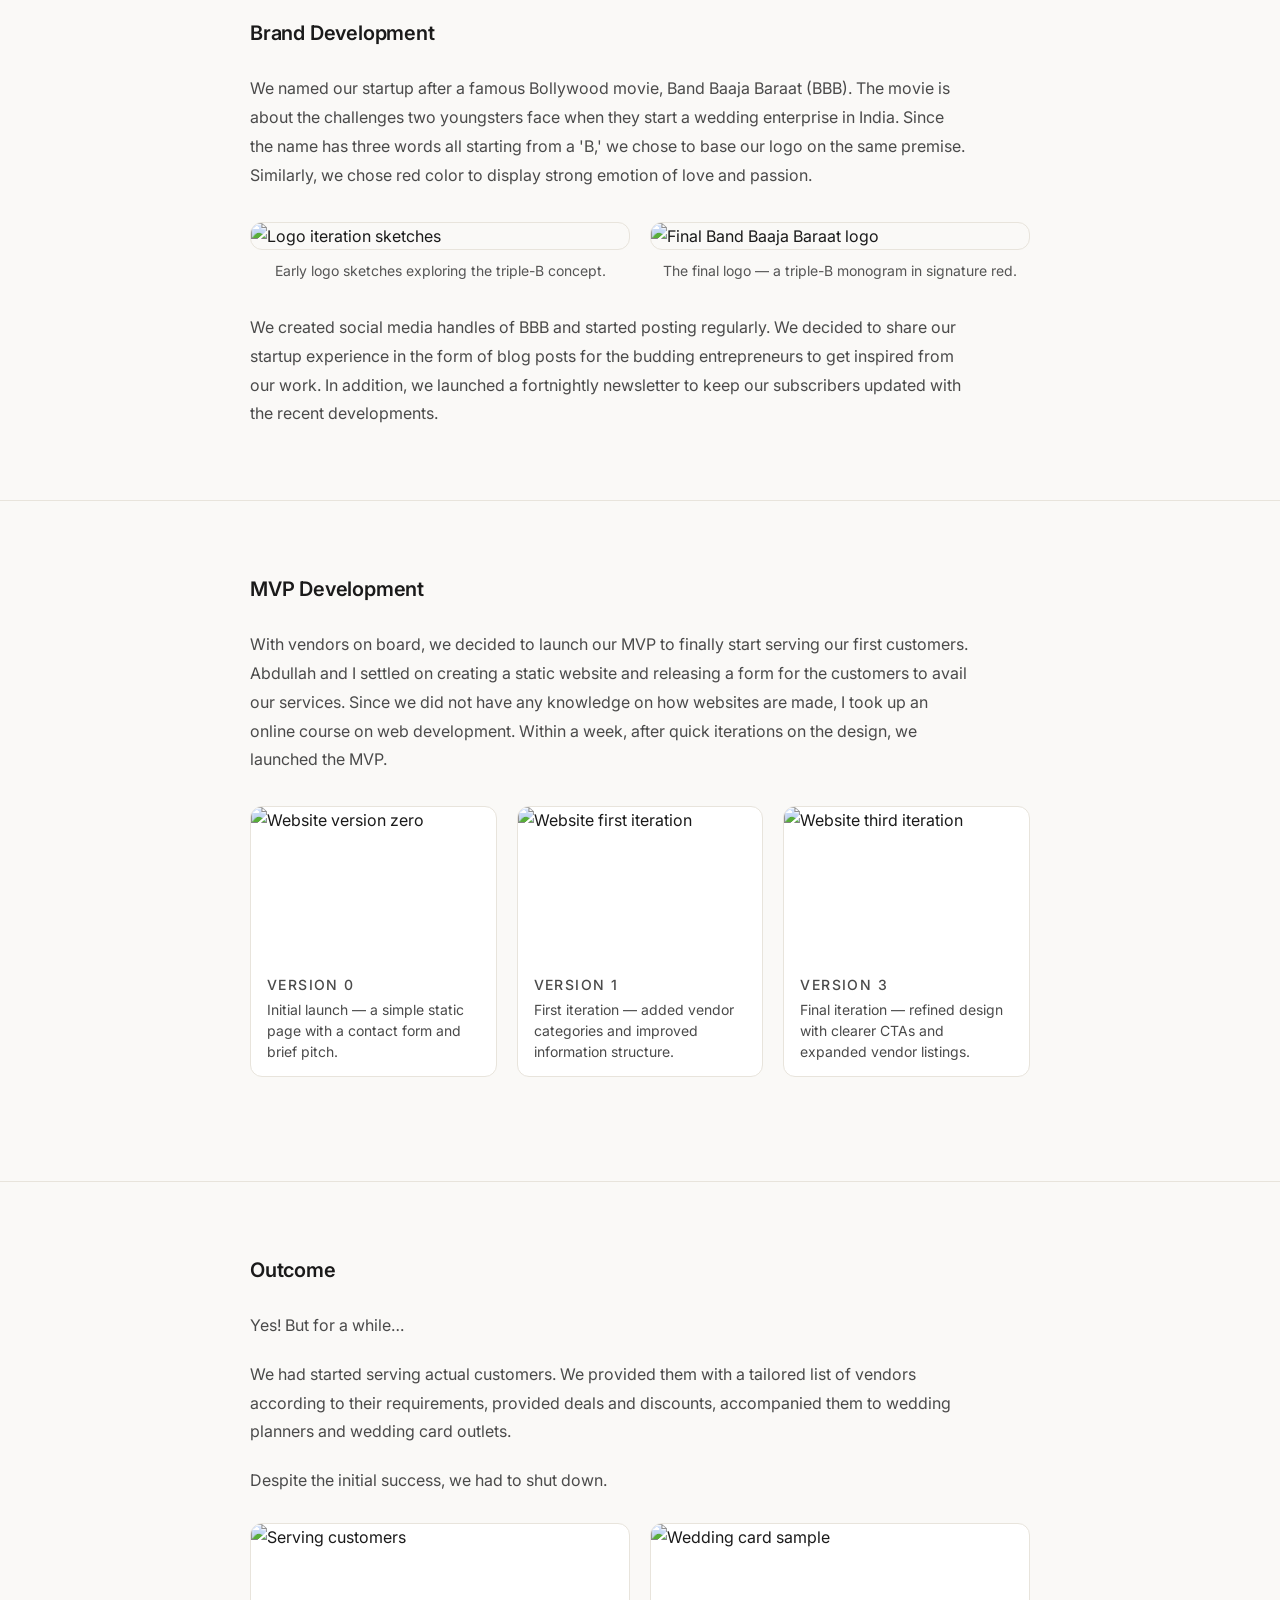
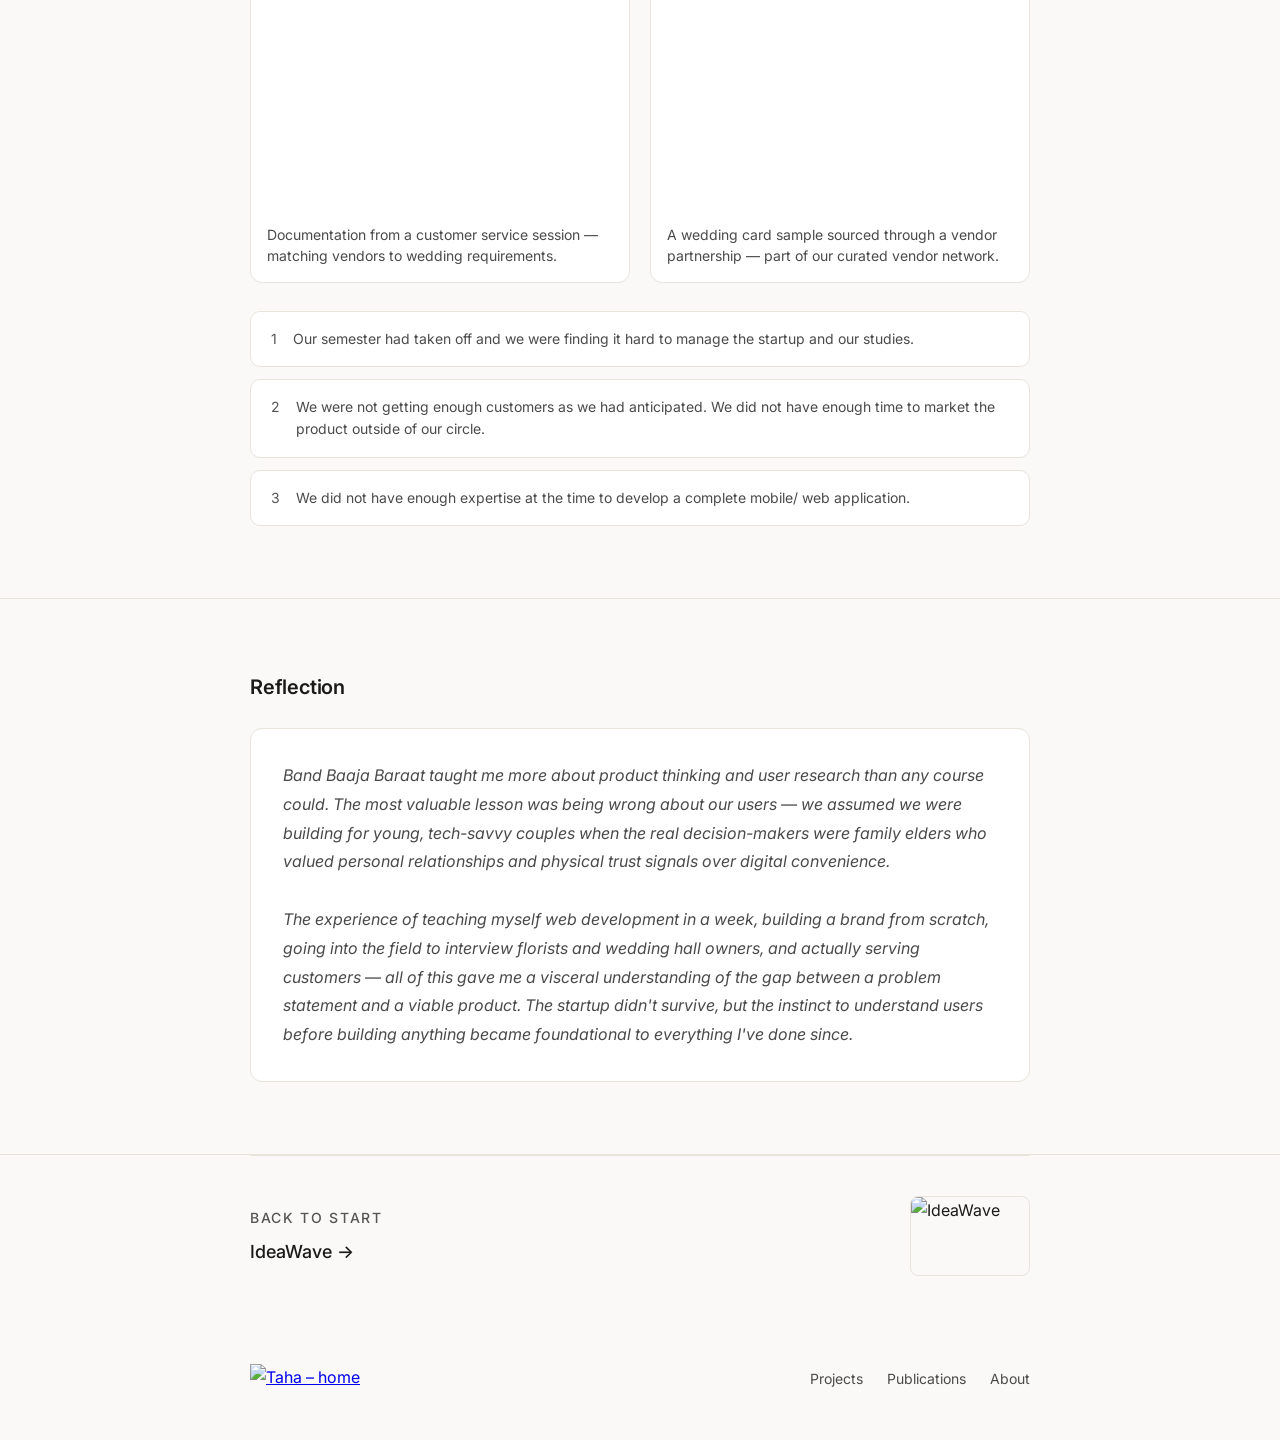
==== commit 86761044: "Improve accessibility across the site (WCAG 2.2 AA, most AAA targets) Contrast and readability - Dar" ====
--- a/band-baaja-baraat.html
+++ b/band-baaja-baraat.html
@@ -15,21 +15,21 @@
     --bg: #faf9f7;
     --surface: #ffffff;
     --text: #1a1a1a;
-    --muted: #6b6b6b;
-    --subtle: #9a9a9a;
+    --muted: #4a4a4a;
+    --subtle: #555555;
     --border: #e8e4dc;
     --tag-bg: #f0ede8;
     --nav-height: 64px;
     --max-w: 860px;
   }
 
-  html { scroll-behavior: smooth; }
+  @media (prefers-reduced-motion: no-preference) { html { scroll-behavior: smooth; } }
 
   body {
     font-family: 'Inter', sans-serif;
     background: var(--bg);
     color: var(--text);
-    font-size: 16px;
+    font-size: 1rem;
     line-height: 1.65;
     -webkit-font-smoothing: antialiased;
   }
@@ -63,7 +63,7 @@
   section:last-of-type { border-bottom: none; }
 
   .section-label {
-    font-size: 20px;
+    font-size: 1.25rem;
     font-weight: 600;
     letter-spacing: -0.01em;
     color: var(--text);
@@ -72,25 +72,25 @@
 
   .back-link {
     display: inline-flex; align-items: center; gap: 6px;
-    font-size: 13px; color: var(--muted); text-decoration: none;
+    font-size: 0.875rem; color: var(--muted); text-decoration: none;
     margin-bottom: 36px; transition: color 0.2s;
   }
   .back-link:hover { color: var(--text); }
 
   .project-tag-chip {
-    display: inline-block; font-size: 11px; font-weight: 500;
+    display: inline-block; font-size: 0.875rem; font-weight: 500;
     letter-spacing: 0.1em; text-transform: uppercase; color: var(--subtle);
     background: var(--tag-bg); padding: 4px 10px; border-radius: 4px; margin-bottom: 20px;
   }
 
   .project-page-title {
     font-family: 'Inter', sans-serif;
-    font-size: clamp(32px, 5vw, 48px);
+    font-size: clamp(2rem, 5vw, 3rem);
     font-weight: 700; line-height: 1.15; color: var(--text); margin-bottom: 20px;
   }
 
   .project-page-tagline {
-    font-size: 18px; color: var(--muted); line-height: 1.7;
+    font-size: 1.125rem; color: var(--muted); line-height: 1.7;
     max-width: 680px; margin-bottom: 40px;
   }
 
@@ -101,22 +101,22 @@
   }
 
   .meta-label {
-    font-size: 11px; font-weight: 500; letter-spacing: 0.1em;
+    font-size: 0.875rem; font-weight: 500; letter-spacing: 0.1em;
     text-transform: uppercase; color: var(--subtle); display: block; margin-bottom: 8px;
   }
-  .meta-value { font-size: 14px; color: var(--muted); line-height: 1.5; }
+  .meta-value { font-size: 0.875rem; color: var(--muted); line-height: 1.5; }
 
   figure { margin: 32px 0; }
   figure:first-child { margin-top: 0; }
   figure:last-child { margin-bottom: 0; }
   figure img { width: 100%; border-radius: 12px; border: 1px solid var(--border); display: block; }
-  figcaption { font-size: 13px; color: var(--subtle); text-align: center; margin-top: 10px; line-height: 1.5; }
+  figcaption { font-size: 0.875rem; color: var(--subtle); text-align: center; margin-top: 10px; line-height: 1.5; }
 
   .image-grid { display: grid; grid-template-columns: 1fr 1fr; gap: 20px; margin: 32px 0; }
   .image-grid.three { grid-template-columns: 1fr 1fr 1fr; }
 
   .prose {
-    font-size: 16px; color: var(--muted); line-height: 1.8;
+    font-size: 1rem; color: var(--muted); line-height: 1.8;
     max-width: 720px; margin-bottom: 20px;
   }
   .prose:last-child { margin-bottom: 0; }
@@ -141,14 +141,14 @@
     border: 1px solid var(--border);
     border-radius: 8px;
     padding: 10px 16px;
-    font-size: 13px;
+    font-size: 0.875rem;
     color: var(--muted);
     white-space: nowrap;
   }
 
   .step-arrow {
-    font-size: 16px;
-    color: var(--border);
+    font-size: 1rem;
+    color: #6b6b6b;
     padding: 0 8px;
     flex-shrink: 0;
   }
@@ -159,8 +159,8 @@
     display: flex; gap: 16px; padding: 16px 20px;
     background: var(--surface); border: 1px solid var(--border); border-radius: 10px; align-items: flex-start;
   }
-  .i-bullet { font-size: 14px; color: var(--subtle); flex-shrink: 0; line-height: 1.6; margin-top: 0; }
-  .insight-item p { font-size: 14px; color: var(--muted); line-height: 1.6; }
+  .i-bullet { font-size: 0.875rem; color: var(--subtle); flex-shrink: 0; line-height: 1.6; margin-top: 0; }
+  .insight-item p { font-size: 0.875rem; color: var(--muted); line-height: 1.6; }
 
   /* STAT CALLOUT */
   .stat-box {
@@ -176,7 +176,7 @@
 
   .stat-number {
     font-family: 'Inter', sans-serif;
-    font-size: 40px;
+    font-size: 2.5rem;
     font-weight: 400;
     color: var(--text);
     flex-shrink: 0;
@@ -184,7 +184,7 @@
   }
 
   .stat-desc {
-    font-size: 15px;
+    font-size: 0.9375rem;
     color: var(--muted);
     line-height: 1.6;
   }
@@ -194,7 +194,7 @@
   .finding-group:last-child { margin-bottom: 0; }
 
   .finding-group-label {
-    font-size: 13px;
+    font-size: 0.875rem;
     font-weight: 500;
     color: var(--text);
     margin-bottom: 12px;
@@ -211,7 +211,7 @@
   }
   .finding-item:last-child { border-bottom: none; }
   .f-dot { width: 6px; height: 6px; border-radius: 50%; background: var(--border); flex-shrink: 0; margin-top: 8px; }
-  .finding-item p { font-size: 14px; color: var(--muted); line-height: 1.6; }
+  .finding-item p { font-size: 0.875rem; color: var(--muted); line-height: 1.6; }
 
   /* WEBSITE VERSIONS */
   .versions-grid {
@@ -239,15 +239,15 @@
   .version-card-body { padding: 14px 16px; }
 
   .version-label {
-    font-size: 11px; font-weight: 500; letter-spacing: 0.1em;
+    font-size: 0.875rem; font-weight: 500; letter-spacing: 0.1em;
     text-transform: uppercase; color: var(--subtle); margin-bottom: 4px;
   }
 
-  .version-card-body p { font-size: 13px; color: var(--muted); line-height: 1.5; }
+  .version-card-body p { font-size: 0.875rem; color: var(--muted); line-height: 1.5; }
 
   /* QUOTE */
   .callout {
-    font-size: 17px; font-style: italic; color: var(--muted);
+    font-size: 1.0625rem; font-style: italic; color: var(--muted);
     line-height: 1.7; padding: 24px 28px; border-left: 3px solid var(--border);
     margin: 28px 0;
   }
@@ -275,11 +275,11 @@
   }
 
   .outcome-card-body { padding: 16px; }
-  .outcome-card-body p { font-size: 14px; color: var(--muted); line-height: 1.5; }
+  .outcome-card-body p { font-size: 0.875rem; color: var(--muted); line-height: 1.5; }
 
   /* REFLECTION */
   .reflection-box {
-    font-size: 16px; font-style: italic; color: var(--muted);
+    font-size: 1rem; font-style: italic; color: var(--muted);
     line-height: 1.8; padding: 32px;
     background: var(--surface); border: 1px solid var(--border); border-radius: 12px;
   }
@@ -291,14 +291,14 @@
     border-top: 1px solid var(--border); transition: opacity 0.2s;
   }
   .next-project:hover { opacity: 0.7; }
-  .next-label { font-size: 11px; font-weight: 500; letter-spacing: 0.12em; text-transform: uppercase; color: var(--subtle); margin-bottom: 8px; }
-  .next-title { font-size: 18px; font-weight: 500; color: var(--text); }
+  .next-label { font-size: 0.875rem; font-weight: 500; letter-spacing: 0.12em; text-transform: uppercase; color: var(--subtle); margin-bottom: 8px; }
+  .next-title { font-size: 1.125rem; font-weight: 500; color: var(--text); }
 
   footer { padding: 40px 0; }
   .footer-inner { display: flex; align-items: center; justify-content: space-between; }
   .footer-logo img { height: 28px; width: auto; display: block; }
   .footer-links { display: flex; gap: 24px; list-style: none; }
-  .footer-links a { text-decoration: none; color: var(--muted); font-size: 13px; transition: color 0.2s; }
+  .footer-links a { text-decoration: none; color: var(--muted); font-size: 0.875rem; transition: color 0.2s; }
   .footer-links a:hover { color: var(--text); }
 
   @media (max-width: 700px) {
@@ -316,21 +316,43 @@
 
   @media (max-width: 480px) {
     .image-grid.three { grid-template-columns: 1fr; }
-    .project-page-title { font-size: 28px; }
+    .project-page-title { font-size: 1.75rem; }
+  }
+
+  /* ── ACCESSIBILITY ── */
+  :root { --focus: #1a4fd6; }
+  :focus-visible { outline: 3px solid var(--focus); outline-offset: 3px; border-radius: 3px; }
+  .skip-link {
+    position: absolute; left: 12px; top: -64px; z-index: 200;
+    background: var(--text); color: var(--bg);
+    padding: 10px 16px; border-radius: 6px;
+    font-size: 0.9375rem; text-decoration: none;
+  }
+  .skip-link:focus { top: 12px; }
+  main:focus { outline: none; }
+  .nav-logo, .footer-logo { display: inline-flex; align-items: center; min-height: 44px; }
+  .back-link { display: flex; width: fit-content; align-items: center; min-height: 44px; margin-top: 48px; margin-bottom: 36px; }
+  .footer-links a { display: inline-flex; align-items: center; min-height: 44px; }
+  .btn { display: inline-flex; align-items: center; min-height: 44px; }
+  @media (prefers-reduced-motion: reduce) {
+    *, *::before, *::after { transition-duration: 0.01ms !important; animation-duration: 0.01ms !important; scroll-behavior: auto !important; }
+    .btn:hover { transform: none; }
   }
 </style>
 </head>
 <body>
 
+<a class="skip-link" href="#main">Skip to content</a>
+
 <nav>
   <div class="nav-inner">
     <a class="nav-logo" href="index.html">
-      <img src="https://cdn.prod.website-files.com/65dd546c278a2ace8a9cbbcd/65de101033a4d7519f557073_%D8%B7%DB%81.svg" alt="Taha logo">
+      <img src="https://cdn.prod.website-files.com/65dd546c278a2ace8a9cbbcd/65de101033a4d7519f557073_%D8%B7%DB%81.svg" alt="Taha – home">
     </a>
   </div>
 </nav>
 
-<main>
+<main id="main" tabindex="-1">
 
   <!-- HERO -->
   <section style="padding-top: 60px;">
@@ -361,7 +383,7 @@
   <!-- INTRODUCTION -->
   <section>
     <div class="container">
-      <p class="section-label">The Context</p>
+      <h2 class="section-label">The Context</h2>
       <p class="prose">2021 was an interesting year for the Pakistani startup space. Pakistan raised close to $350 million in VC funding. Airlift and Bazaar were at the forefront, leading the entrepreneurial wave of the country. Investors were pooling money into the fifth most populous country, having one of the world's largest youth markets.</p>
       <p class="prose">It felt good. It sounded cool. As a Junior year student, I could see myself working on a moonshot project. I started reading Paul Graham's essays in my free time, watching Y-Combinator's summer school playlist while eating breakfast, and scanning through books on entrepreneurship during study breaks.</p>
       <p class="prose">All set with the theoretical knowledge, in the summer of 2021, it was time to do something big. And that is where Band Baaja Baraat started.</p>
@@ -369,19 +391,19 @@
       <div class="process-steps">
         <div class="process-step">
           <span class="step-pill">Problem Identification</span>
-          <span class="step-arrow">→</span>
+          <span class="step-arrow" aria-hidden="true">→</span>
         </div>
         <div class="process-step">
           <span class="step-pill">User Research</span>
-          <span class="step-arrow">→</span>
+          <span class="step-arrow" aria-hidden="true">→</span>
         </div>
         <div class="process-step">
           <span class="step-pill">Designed Solution</span>
-          <span class="step-arrow">→</span>
+          <span class="step-arrow" aria-hidden="true">→</span>
         </div>
         <div class="process-step">
           <span class="step-pill">MVP Development</span>
-          <span class="step-arrow">→</span>
+          <span class="step-arrow" aria-hidden="true">→</span>
         </div>
         <div class="process-step">
           <span class="step-pill">Outcome</span>
@@ -393,7 +415,7 @@
   <!-- PROBLEM -->
   <section>
     <div class="container">
-      <p class="section-label">The Problem</p>
+      <h2 class="section-label">The Problem</h2>
 
       <div class="stat-box">
         <span class="stat-number">₨900B</span>
@@ -409,7 +431,7 @@
   <!-- USER RESEARCH -->
   <section>
     <div class="container">
-      <p class="section-label">User Research</p>
+      <h2 class="section-label">User Research</h2>
       <p class="prose">Vendors: Any businesses or individuals who contribute to the planning and execution of a wedding event. These may include videographers, florists, or wedding planners.</p>
 
       <p class="prose">Customers: Individuals seeking goods or services related to planning and executing a wedding event.</p>
@@ -465,7 +487,7 @@
   <!-- BRAND -->
   <section>
     <div class="container">
-      <p class="section-label">Brand Development</p>
+      <h2 class="section-label">Brand Development</h2>
       <p class="prose">We named our startup after a famous Bollywood movie, Band Baaja Baraat (BBB). The movie is about the challenges two youngsters face when they start a wedding enterprise in India. Since the name has three words all starting from a 'B,' we chose to base our logo on the same premise. Similarly, we chose red color to display strong emotion of love and passion.</p>
 
       <div class="image-grid">
@@ -486,7 +508,7 @@
   <!-- MVP -->
   <section>
     <div class="container">
-      <p class="section-label">MVP Development</p>
+      <h2 class="section-label">MVP Development</h2>
       <p class="prose">With vendors on board, we decided to launch our MVP to finally start serving our first customers. Abdullah and I settled on creating a static website and releasing a form for the customers to avail our services. Since we did not have any knowledge on how websites are made, I took up an online course on web development. Within a week, after quick iterations on the design, we launched the MVP.</p>
 
       <div class="versions-grid">
@@ -518,7 +540,7 @@
   <!-- OUTCOME -->
   <section>
     <div class="container">
-      <p class="section-label">Outcome</p>
+      <h2 class="section-label">Outcome</h2>
       <p class="prose">Yes! But for a while…</p>
 
       <p class="prose">We had started serving actual customers. We provided them with a tailored list of vendors according to their requirements, provided deals and discounts, accompanied them to wedding planners and wedding card outlets.</p>
@@ -561,7 +583,7 @@
   <!-- REFLECTION -->
   <section>
     <div class="container">
-      <p class="section-label">Reflection</p>
+      <h2 class="section-label">Reflection</h2>
       <div class="reflection-box">
         <p>Band Baaja Baraat taught me more about product thinking and user research than any course could. The most valuable lesson was being wrong about our users — we assumed we were building for young, tech-savvy couples when the real decision-makers were family elders who valued personal relationships and physical trust signals over digital convenience.</p>
         <br>
@@ -589,7 +611,7 @@
   <div class="container">
     <div class="footer-inner">
       <a class="footer-logo" href="index.html">
-        <img src="https://cdn.prod.website-files.com/65dd546c278a2ace8a9cbbcd/65de101033a4d7519f557073_%D8%B7%DB%81.svg" alt="Taha logo">
+        <img src="https://cdn.prod.website-files.com/65dd546c278a2ace8a9cbbcd/65de101033a4d7519f557073_%D8%B7%DB%81.svg" alt="Taha – home">
       </a>
       <ul class="footer-links">
         <li><a href="index.html#projects">Projects</a></li>
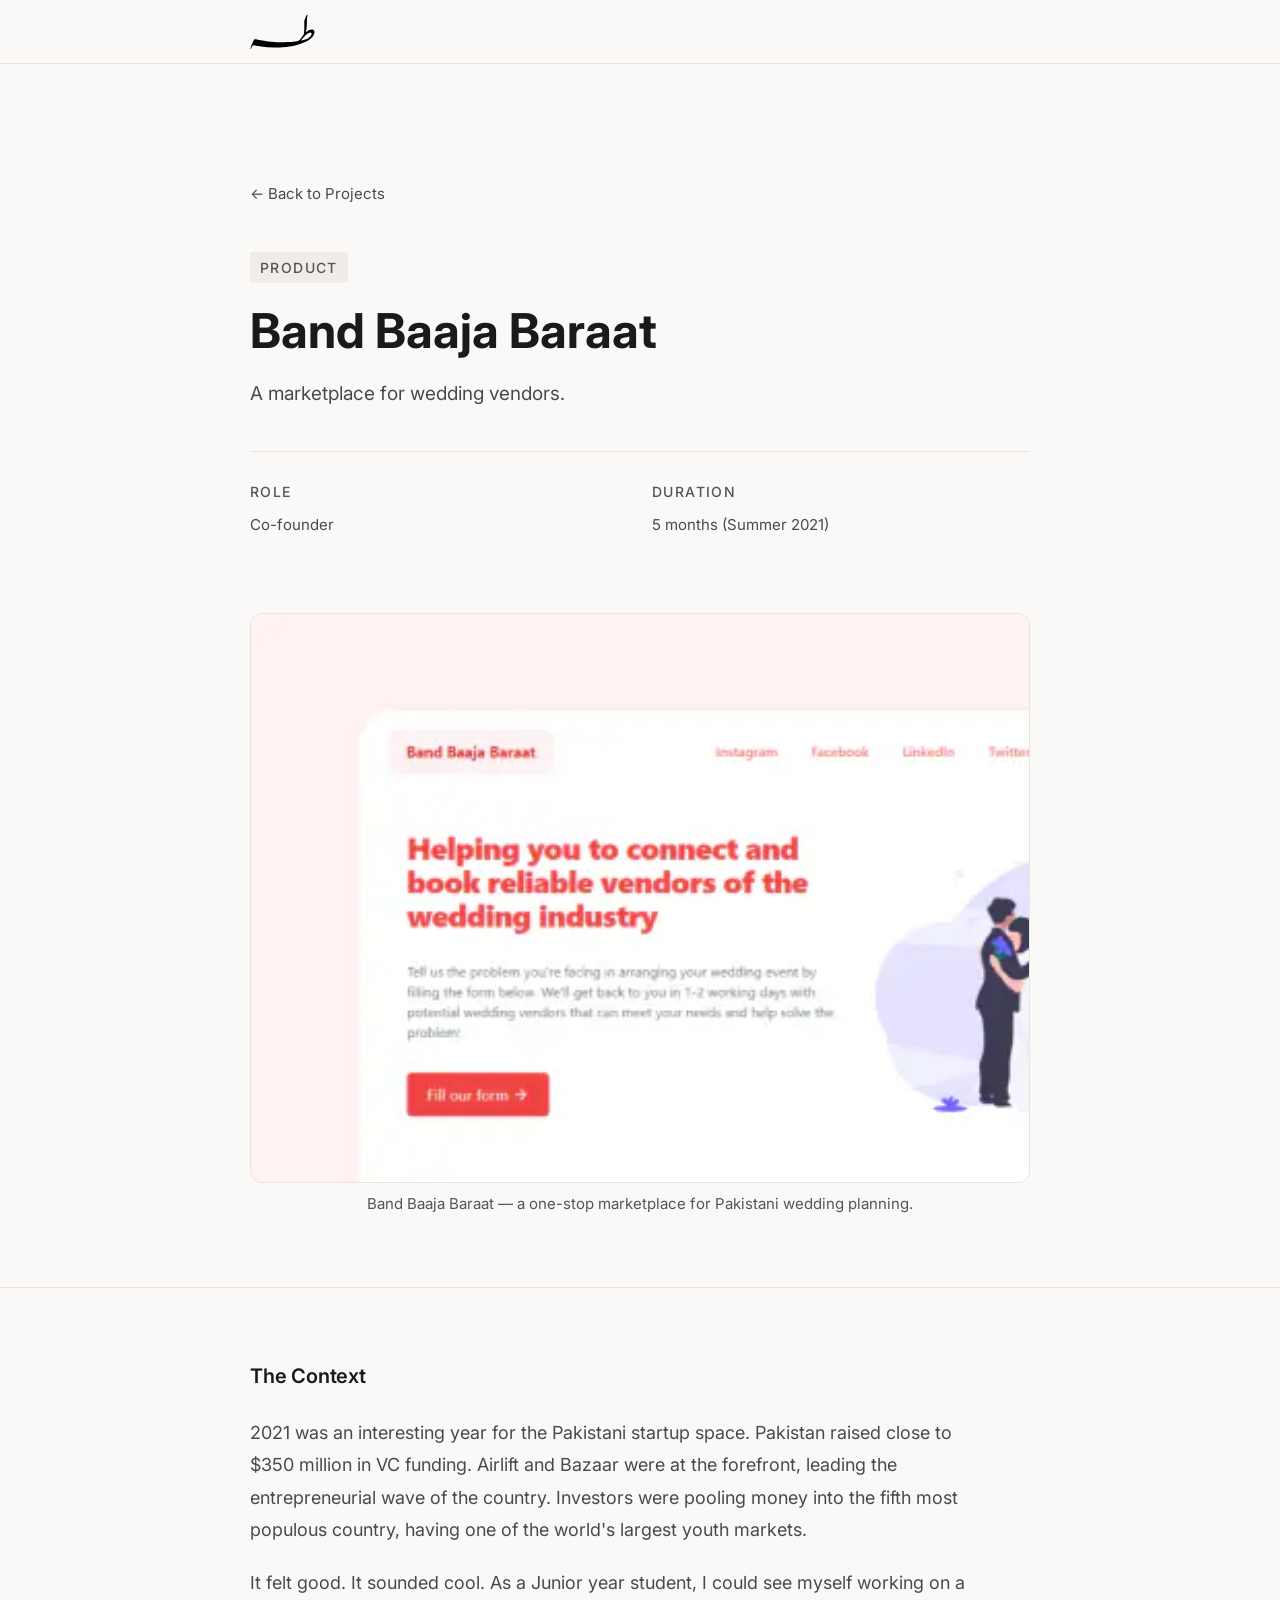
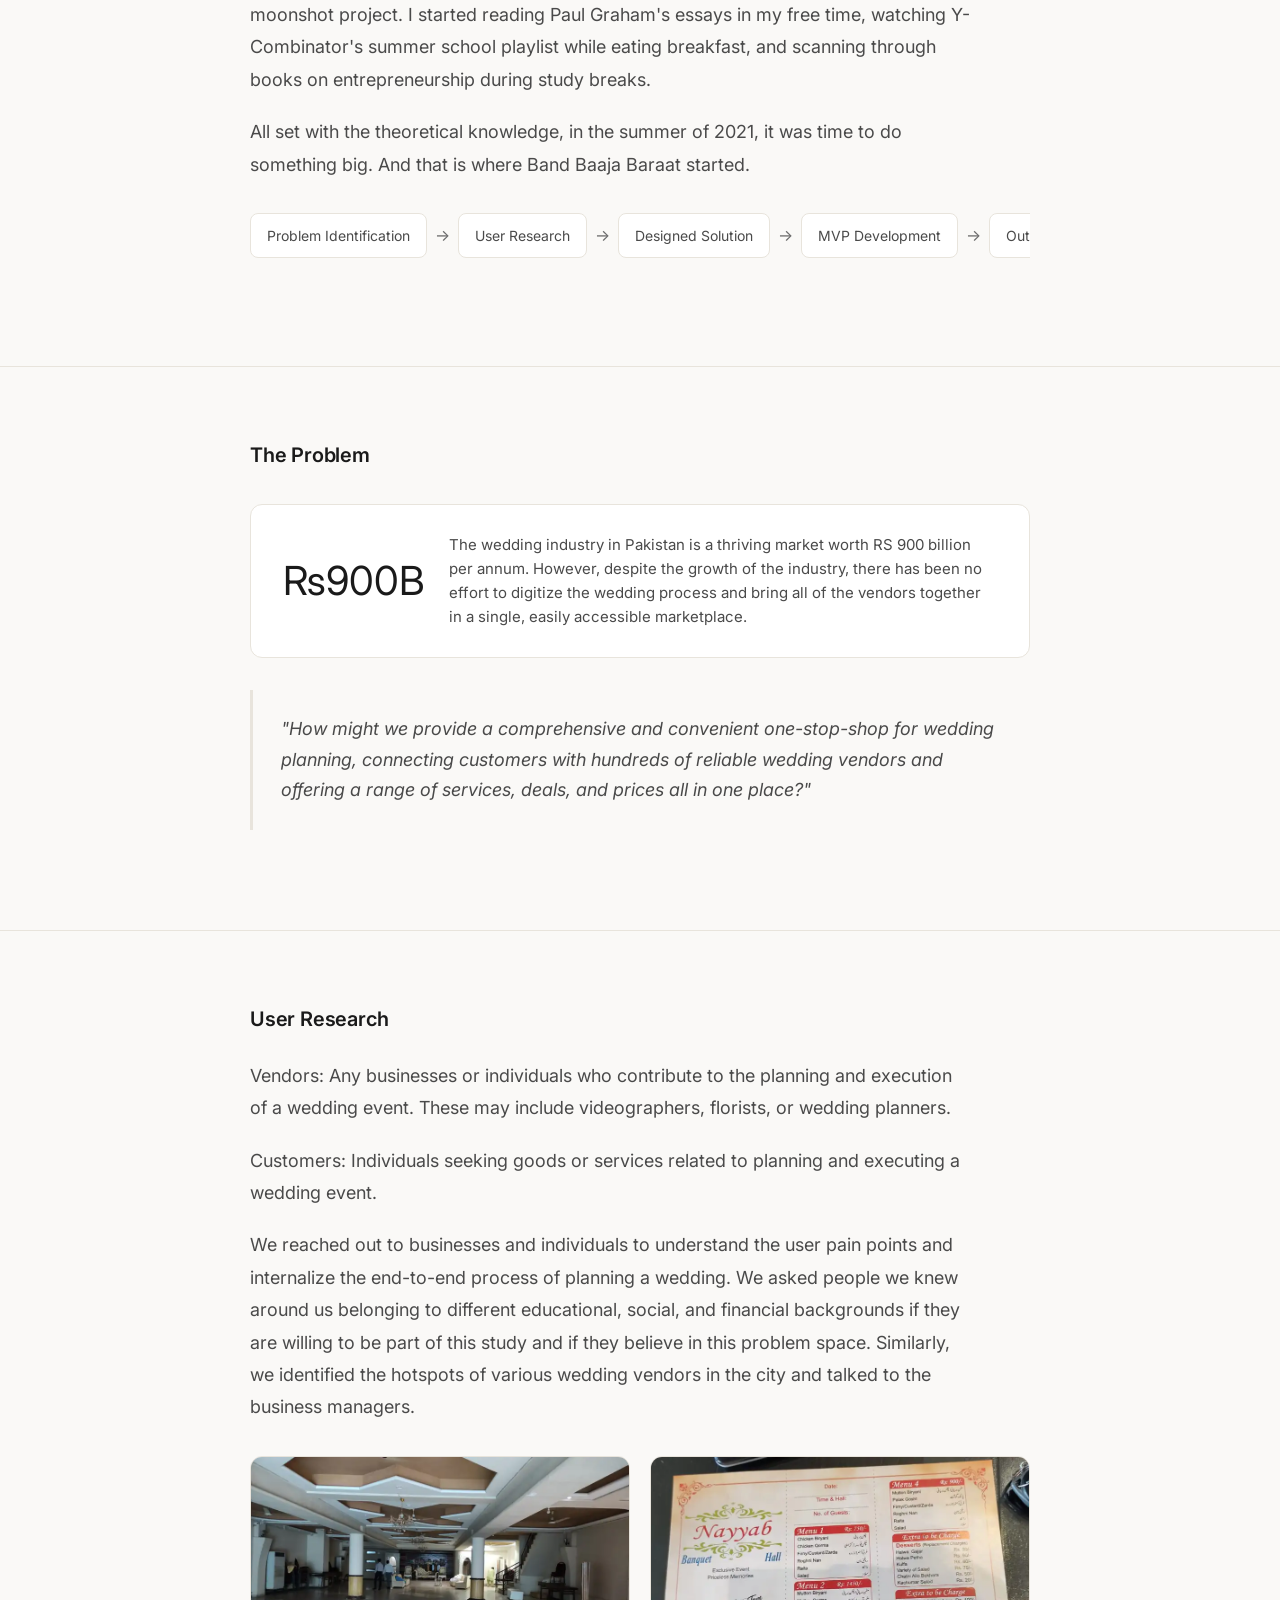
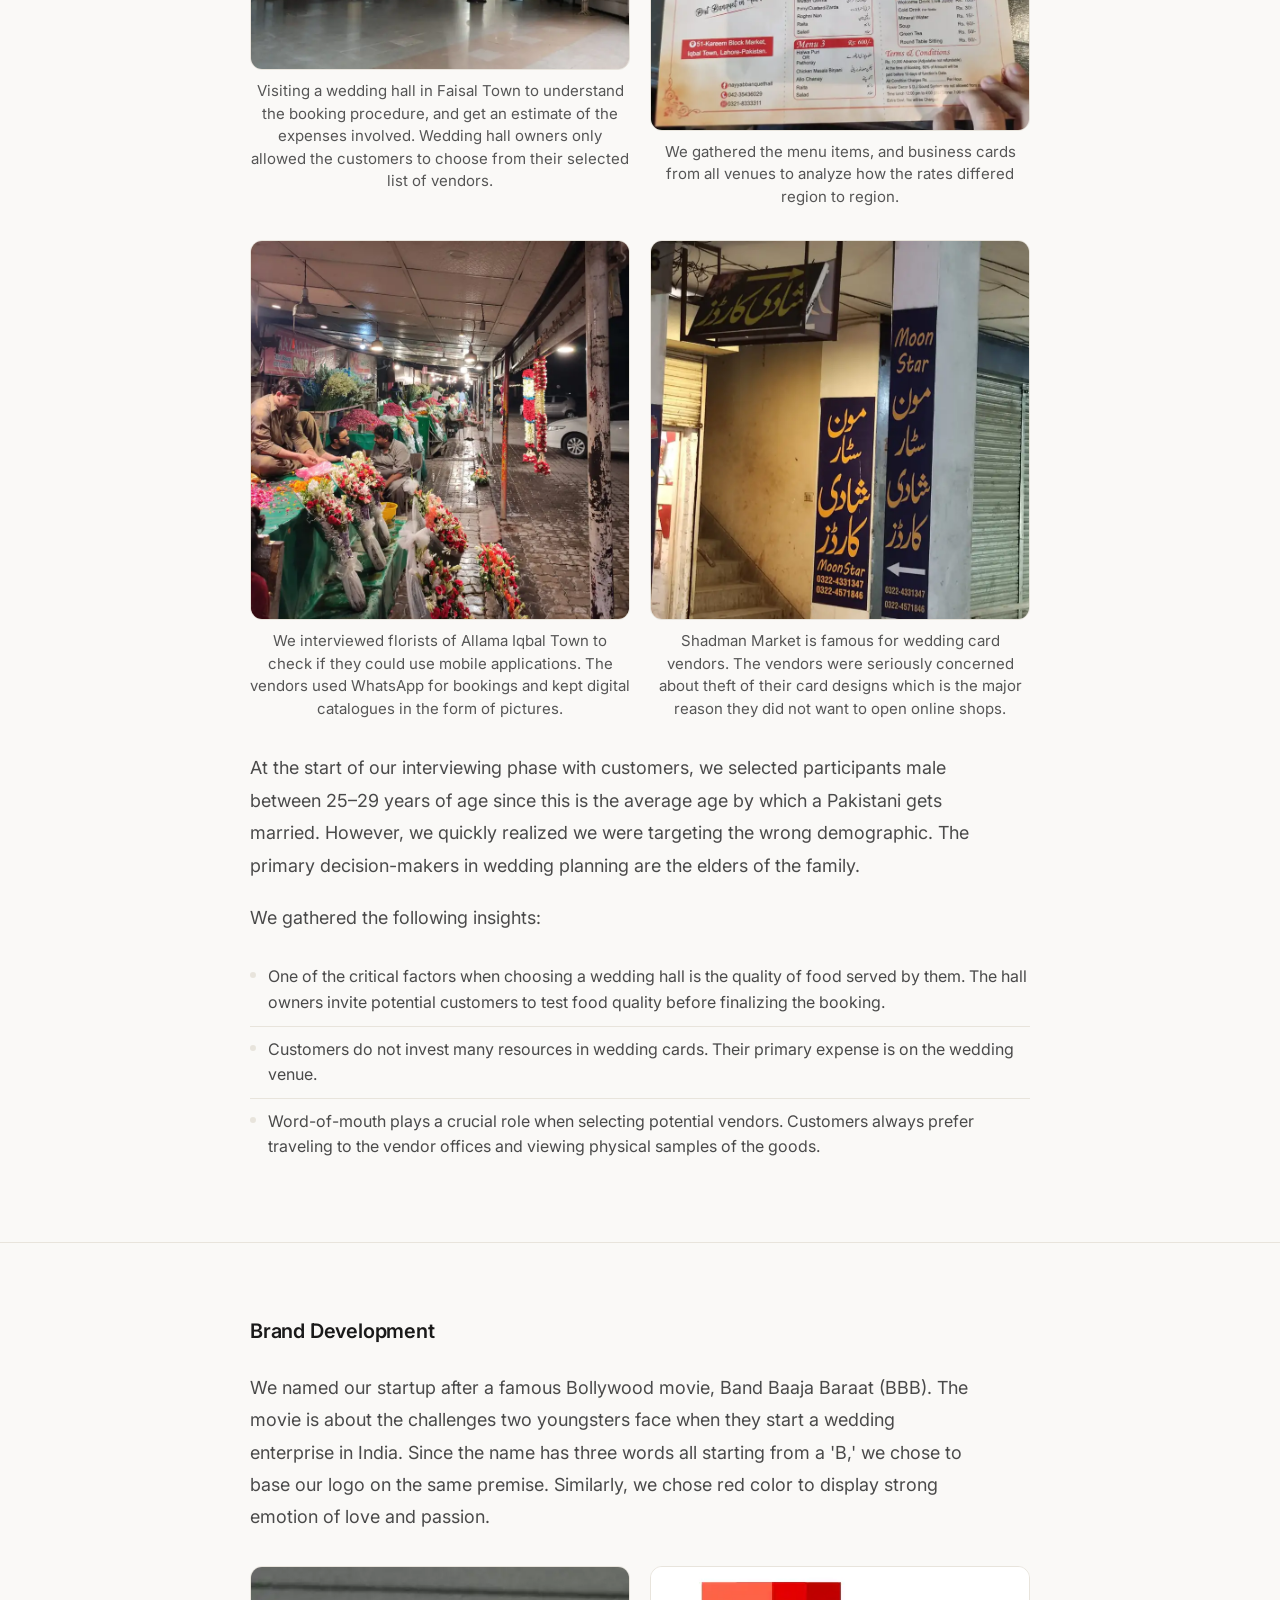
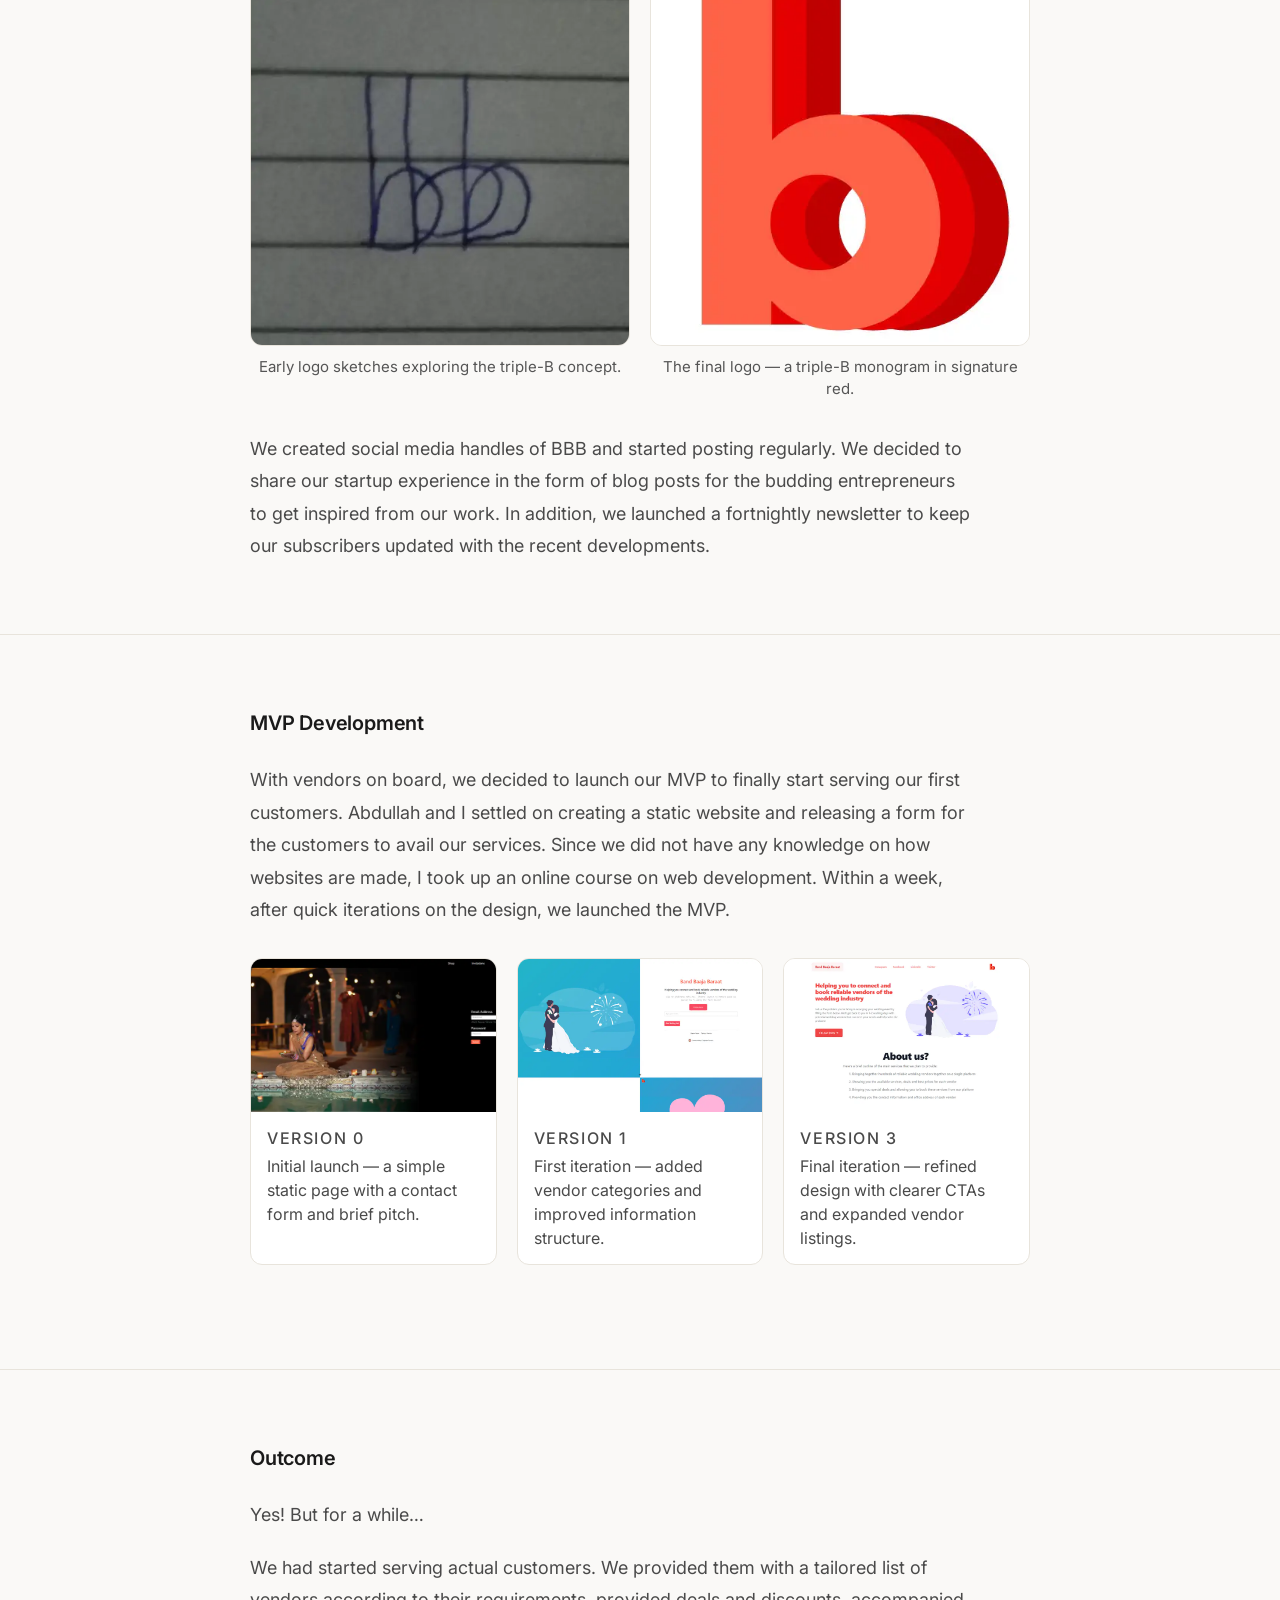
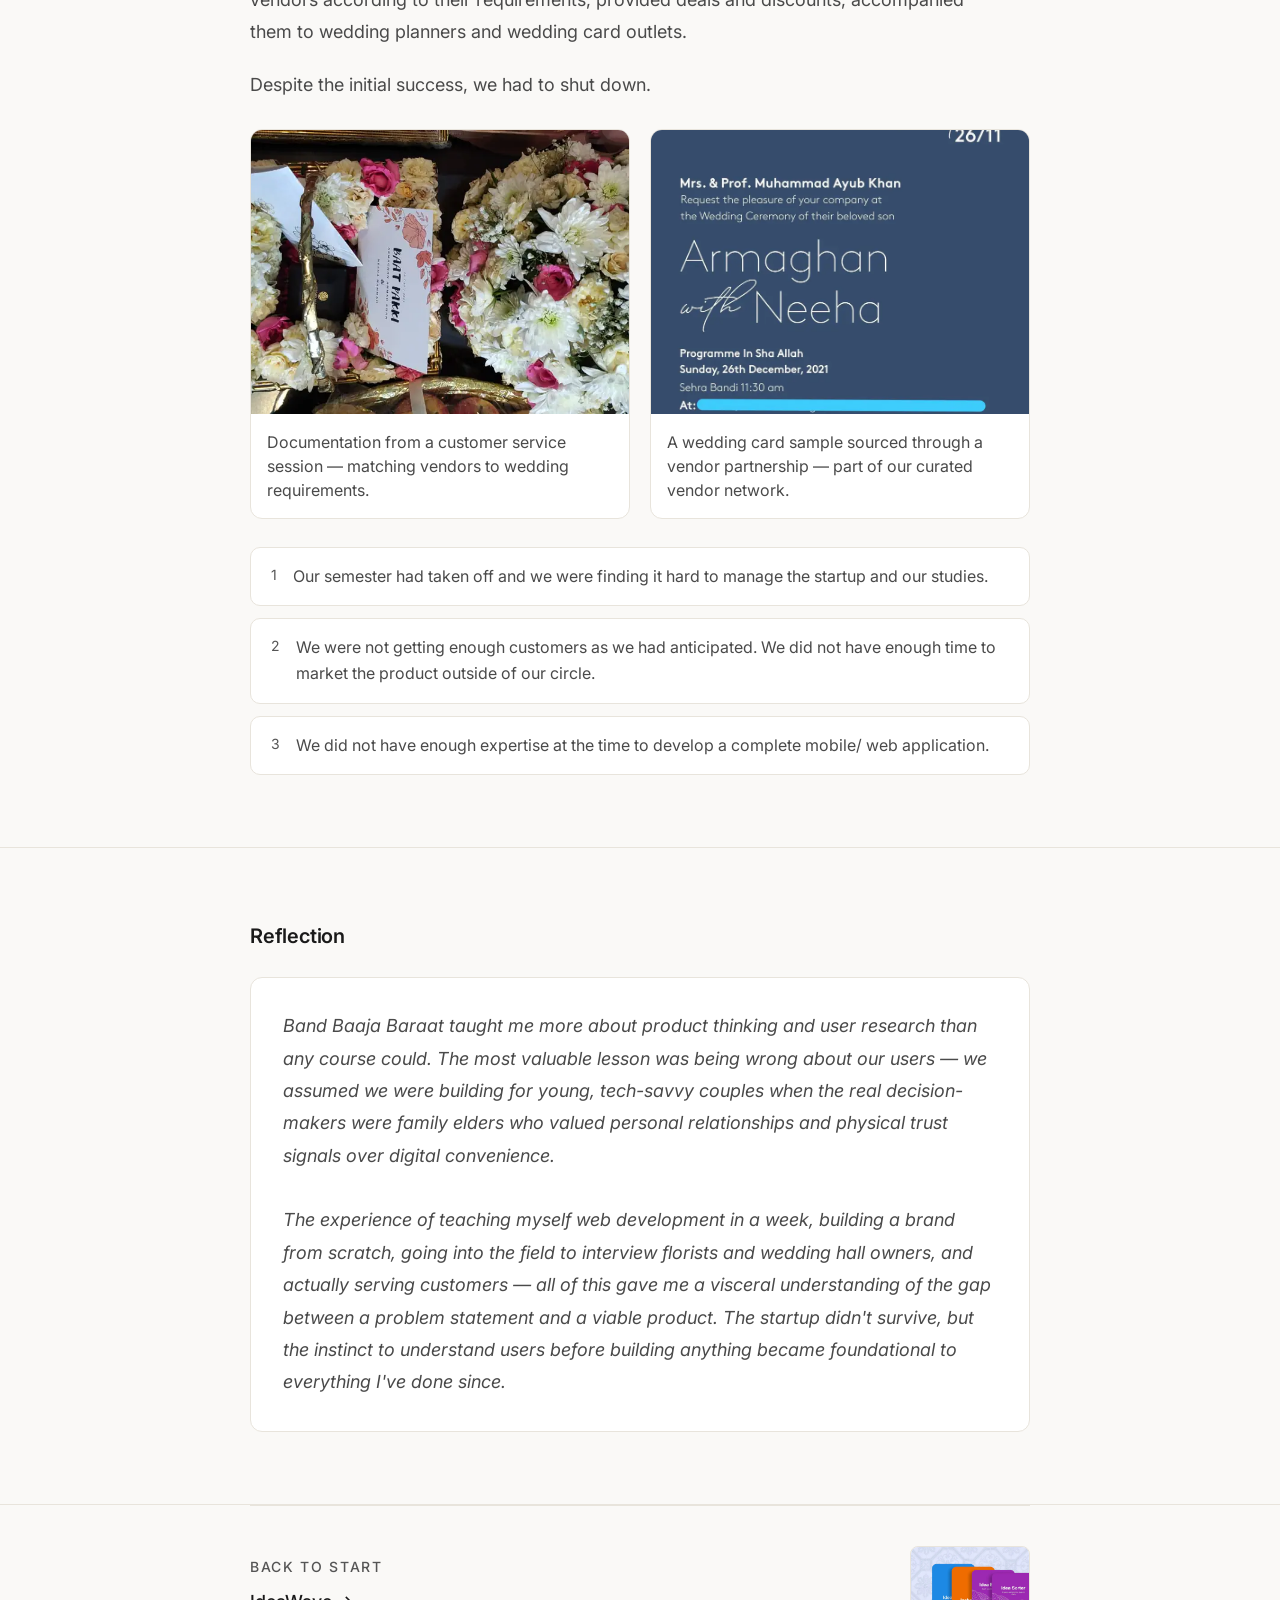
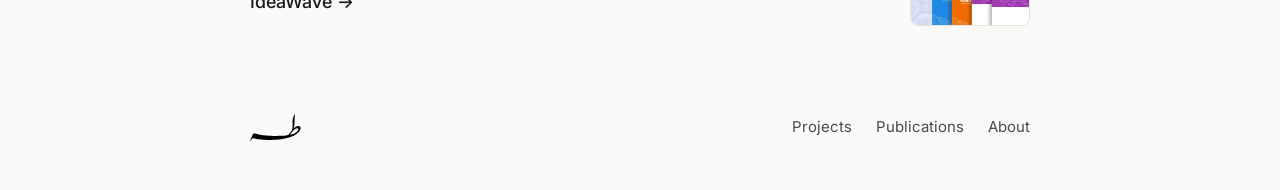
==== commit d5909afc: "Add design guideline, standardise case-study text, serve images locally Design system - Add DESIGN_G" ====
--- a/band-baaja-baraat.html
+++ b/band-baaja-baraat.html
@@ -72,7 +72,7 @@
 
   .back-link {
     display: inline-flex; align-items: center; gap: 6px;
-    font-size: 0.875rem; color: var(--muted); text-decoration: none;
+    font-size: 0.9375rem; color: var(--muted); text-decoration: none;
     margin-bottom: 36px; transition: color 0.2s;
   }
   .back-link:hover { color: var(--text); }
@@ -90,7 +90,7 @@
   }
 
   .project-page-tagline {
-    font-size: 1.125rem; color: var(--muted); line-height: 1.7;
+    font-size: 1.1875rem; color: var(--muted); line-height: 1.7;
     max-width: 680px; margin-bottom: 40px;
   }
 
@@ -104,19 +104,19 @@
     font-size: 0.875rem; font-weight: 500; letter-spacing: 0.1em;
     text-transform: uppercase; color: var(--subtle); display: block; margin-bottom: 8px;
   }
-  .meta-value { font-size: 0.875rem; color: var(--muted); line-height: 1.5; }
+  .meta-value { font-size: 0.9375rem; color: var(--muted); line-height: 1.5; }
 
   figure { margin: 32px 0; }
   figure:first-child { margin-top: 0; }
   figure:last-child { margin-bottom: 0; }
   figure img { width: 100%; border-radius: 12px; border: 1px solid var(--border); display: block; }
-  figcaption { font-size: 0.875rem; color: var(--subtle); text-align: center; margin-top: 10px; line-height: 1.5; }
+  figcaption { font-size: 0.9375rem; color: var(--subtle); text-align: center; margin-top: 10px; line-height: 1.5; }
 
   .image-grid { display: grid; grid-template-columns: 1fr 1fr; gap: 20px; margin: 32px 0; }
   .image-grid.three { grid-template-columns: 1fr 1fr 1fr; }
 
   .prose {
-    font-size: 1rem; color: var(--muted); line-height: 1.8;
+    font-size: 1.125rem; color: var(--muted); line-height: 1.8;
     max-width: 720px; margin-bottom: 20px;
   }
   .prose:last-child { margin-bottom: 0; }
@@ -160,7 +160,7 @@
     background: var(--surface); border: 1px solid var(--border); border-radius: 10px; align-items: flex-start;
   }
   .i-bullet { font-size: 0.875rem; color: var(--subtle); flex-shrink: 0; line-height: 1.6; margin-top: 0; }
-  .insight-item p { font-size: 0.875rem; color: var(--muted); line-height: 1.6; }
+  .insight-item p { font-size: 1rem; color: var(--muted); line-height: 1.6; }
 
   /* STAT CALLOUT */
   .stat-box {
@@ -211,7 +211,7 @@
   }
   .finding-item:last-child { border-bottom: none; }
   .f-dot { width: 6px; height: 6px; border-radius: 50%; background: var(--border); flex-shrink: 0; margin-top: 8px; }
-  .finding-item p { font-size: 0.875rem; color: var(--muted); line-height: 1.6; }
+  .finding-item p { font-size: 1rem; color: var(--muted); line-height: 1.6; }
 
   /* WEBSITE VERSIONS */
   .versions-grid {
@@ -243,11 +243,11 @@
     text-transform: uppercase; color: var(--subtle); margin-bottom: 4px;
   }
 
-  .version-card-body p { font-size: 0.875rem; color: var(--muted); line-height: 1.5; }
+  .version-card-body p { font-size: 1rem; color: var(--muted); line-height: 1.5; }
 
   /* QUOTE */
   .callout {
-    font-size: 1.0625rem; font-style: italic; color: var(--muted);
+    font-size: 1.125rem; font-style: italic; color: var(--muted);
     line-height: 1.7; padding: 24px 28px; border-left: 3px solid var(--border);
     margin: 28px 0;
   }
@@ -275,11 +275,11 @@
   }
 
   .outcome-card-body { padding: 16px; }
-  .outcome-card-body p { font-size: 0.875rem; color: var(--muted); line-height: 1.5; }
+  .outcome-card-body p { font-size: 1rem; color: var(--muted); line-height: 1.5; }
 
   /* REFLECTION */
   .reflection-box {
-    font-size: 1rem; font-style: italic; color: var(--muted);
+    font-size: 1.125rem; font-style: italic; color: var(--muted);
     line-height: 1.8; padding: 32px;
     background: var(--surface); border: 1px solid var(--border); border-radius: 12px;
   }
@@ -298,7 +298,7 @@
   .footer-inner { display: flex; align-items: center; justify-content: space-between; }
   .footer-logo img { height: 28px; width: auto; display: block; }
   .footer-links { display: flex; gap: 24px; list-style: none; }
-  .footer-links a { text-decoration: none; color: var(--muted); font-size: 0.875rem; transition: color 0.2s; }
+  .footer-links a { text-decoration: none; color: var(--muted); font-size: 0.9375rem; transition: color 0.2s; }
   .footer-links a:hover { color: var(--text); }
 
   @media (max-width: 700px) {
@@ -338,6 +338,9 @@
     *, *::before, *::after { transition-duration: 0.01ms !important; animation-duration: 0.01ms !important; scroll-behavior: auto !important; }
     .btn:hover { transform: none; }
   }
+
+  /* Images: width/height attributes reserve space (no layout shift); CSS keeps them responsive */
+  :where(img[height]) { height: auto; }
 </style>
 </head>
 <body>
@@ -347,7 +350,7 @@
 <nav>
   <div class="nav-inner">
     <a class="nav-logo" href="index.html">
-      <img src="https://cdn.prod.website-files.com/65dd546c278a2ace8a9cbbcd/65de101033a4d7519f557073_%D8%B7%DB%81.svg" alt="Taha – home">
+      <img src="images/logo.svg" alt="Taha – home">
     </a>
   </div>
 </nav>
@@ -374,7 +377,7 @@
       </div>
 
       <figure style="margin: 0;">
-        <img src="https://cdn.prod.website-files.com/65dd546c278a2ace8a9cbbcd/671bf97b226af9a6fa325a80_Frame%2045.png" alt="Band Baaja Baraat wedding marketplace" loading="eager">
+        <img src="images/card-band-baaja-baraat.webp" width="377" height="275" decoding="async" fetchpriority="high" alt="Band Baaja Baraat landing page: red headline “Helping you to connect and book reliable vendors of the wedding industry”, a “Fill our form” button and a couple illustration" loading="eager">
         <figcaption>Band Baaja Baraat — a one-stop marketplace for Pakistani wedding planning.</figcaption>
       </figure>
     </div>
@@ -440,22 +443,22 @@
 
       <div class="image-grid">
         <figure style="margin: 0;">
-          <img src="https://cdn.prod.website-files.com/65dd546c278a2ace8a9cbbcd/67202dea0b7b2b422372c7f2_wedding%20hall.jpg" alt="Wedding hall in Faisal Town" loading="lazy">
+          <img src="images/bbb-wedding-hall.webp" width="840" height="472" decoding="async" alt="Wedding hall lobby in Faisal Town with a decorated ceiling and pillars, and a few people standing at the far end" loading="lazy">
           <figcaption>Visiting a wedding hall in Faisal Town to understand the booking procedure, and get an estimate of the expenses involved. Wedding hall owners only allowed the customers to choose from their selected list of vendors.</figcaption>
         </figure>
         <figure style="margin: 0;">
-          <img src="https://cdn.prod.website-files.com/65dd546c278a2ace8a9cbbcd/67202e273b6403d743d91914_vendor%20sheet.jpg" alt="Vendor pricing sheets" loading="lazy">
+          <img src="images/bbb-vendor-sheet.webp" width="840" height="607" decoding="async" alt="A hand holding a banquet hall’s printed menu and price sheet, listing Menu 1 to Menu 4 with prices and terms and conditions" loading="lazy">
           <figcaption>We gathered the menu items, and business cards from all venues to analyze how the rates differed region to region.</figcaption>
         </figure>
       </div>
 
       <div class="image-grid" style="margin-top: 0;">
         <figure style="margin: 0;">
-          <img src="https://cdn.prod.website-files.com/65dd546c278a2ace8a9cbbcd/67202e3d119fb7e0980e929e_florists%20(2).jpg" alt="Interviews with florists" loading="lazy">
+          <img src="images/bbb-florists.webp" width="840" height="840" decoding="async" alt="Florists selling flower garlands and bouquets from stalls along a covered street at night" loading="lazy">
           <figcaption>We interviewed florists of Allama Iqbal Town to check if they could use mobile applications. The vendors used WhatsApp for bookings and kept digital catalogues in the form of pictures.</figcaption>
         </figure>
         <figure style="margin: 0;">
-          <img src="https://cdn.prod.website-files.com/65dd546c278a2ace8a9cbbcd/67202e55befd4e6492f4fbc1_wedding%20cards.jpg" alt="Wedding card market" loading="lazy">
+          <img src="images/bbb-wedding-card-market.webp" width="840" height="840" decoding="async" alt="Wedding card shops with Urdu signboards advertising wedding card printing and listing phone numbers" loading="lazy">
           <figcaption>Shadman Market is famous for wedding card vendors. The vendors were seriously concerned about theft of their card designs which is the major reason they did not want to open online shops.</figcaption>
         </figure>
       </div>
@@ -492,11 +495,11 @@
 
       <div class="image-grid">
         <figure style="margin: 0;">
-          <img src="https://cdn.prod.website-files.com/65dd546c278a2ace8a9cbbcd/67214025c56d94ca50de8f7f_logo%20iteration.jpg" alt="Logo iteration sketches" loading="lazy">
+          <img src="images/bbb-logo-sketches.webp" width="638" height="638" decoding="async" alt="Pen sketches of logo ideas on lined paper, showing joined letter b shapes" loading="lazy">
           <figcaption>Early logo sketches exploring the triple-B concept.</figcaption>
         </figure>
         <figure style="margin: 0;">
-          <img src="https://cdn.prod.website-files.com/65dd546c278a2ace8a9cbbcd/6721403cdeea100e23189d3f_logo.jpg" alt="Final Band Baaja Baraat logo" loading="lazy">
+          <img src="images/bbb-logo.webp" width="500" height="500" decoding="async" alt="Final Band Baaja Baraat logo: a bold red letter b with layered shadows" loading="lazy">
           <figcaption>The final logo — a triple-B monogram in signature red.</figcaption>
         </figure>
       </div>
@@ -513,21 +516,21 @@
 
       <div class="versions-grid">
         <div class="version-card">
-          <img src="https://cdn.prod.website-files.com/65dd546c278a2ace8a9cbbcd/67214315868bc92ceeda7d83_website%20zero%20version.png" alt="Website version zero" loading="lazy">
+          <img src="images/bbb-website-v0.webp" width="840" height="374" decoding="async" alt="Early website mock-up on a dark background with a bride seated by a pool at night, a login form for email and password, and a navigation bar" loading="lazy">
           <div class="version-card-body">
             <p class="version-label">Version 0</p>
             <p>Initial launch — a simple static page with a contact form and brief pitch.</p>
           </div>
         </div>
         <div class="version-card">
-          <img src="https://cdn.prod.website-files.com/65dd546c278a2ace8a9cbbcd/67214333d0c23c36f596823a_website%20first%20version.png" alt="Website first iteration" loading="lazy">
+          <img src="images/bbb-website-v1.webp" width="840" height="813" decoding="async" alt="Second website version split into four blocks: blue wedding illustrations of a couple with fireworks, a centered sign-up area, and an About us text block" loading="lazy">
           <div class="version-card-body">
             <p class="version-label">Version 1</p>
             <p>First iteration — added vendor categories and improved information structure.</p>
           </div>
         </div>
         <div class="version-card">
-          <img src="https://cdn.prod.website-files.com/65dd546c278a2ace8a9cbbcd/671bfe8b2b6bb0d87cb162a9_website.png" alt="Website third iteration" loading="lazy">
+          <img src="images/bbb-website-v3.webp" width="840" height="672" decoding="async" alt="Final website design with a red headline, an illustration of a couple, an About us list of four services, and a newsletter sign-up form" loading="lazy">
           <div class="version-card-body">
             <p class="version-label">Version 3</p>
             <p>Final iteration — refined design with clearer CTAs and expanded vendor listings.</p>
@@ -549,13 +552,13 @@
 
       <div class="outcome-grid">
         <div class="outcome-card">
-          <img src="https://cdn.prod.website-files.com/65dd546c278a2ace8a9cbbcd/67214b159a4e977e69b035ae_serving%20customers.jpg" alt="Serving customers" loading="lazy">
+          <img src="images/bbb-serving-customers.webp" width="840" height="473" decoding="async" alt="Floral gift baskets of roses and white flowers with a printed wedding invitation card" loading="lazy">
           <div class="outcome-card-body">
             <p>Documentation from a customer service session — matching vendors to wedding requirements.</p>
           </div>
         </div>
         <div class="outcome-card">
-          <img src="https://cdn.prod.website-files.com/65dd546c278a2ace8a9cbbcd/67214b3c614df579c5caa81c_wedding%20card.jpg" alt="Wedding card sample" loading="lazy">
+          <img src="images/bbb-wedding-card-sample.webp" width="840" height="951" decoding="async" alt="Sample digital wedding invitation on a navy background with the title “Barat 26/11” and ceremony details, with the venue lines blurred" loading="lazy">
           <div class="outcome-card-body">
             <p>A wedding card sample sourced through a vendor partnership — part of our curated vendor network.</p>
           </div>
@@ -600,7 +603,7 @@
           <p class="next-label">Back to start</p>
           <p class="next-title">IdeaWave →</p>
         </div>
-        <img src="https://cdn.prod.website-files.com/65dd546c278a2ace8a9cbbcd/66f48d08efb86ee29db88804_Frame%2017-2.jpg" alt="IdeaWave" style="width: 120px; height: 80px; object-fit: cover; border-radius: 8px; border: 1px solid var(--border);">
+        <img src="images/card-ideawave.webp" width="840" height="613" decoding="async" alt="" style="width: 120px; height: 80px; object-fit: cover; border-radius: 8px; border: 1px solid var(--border);">
       </a>
     </div>
   </section>
@@ -611,7 +614,7 @@
   <div class="container">
     <div class="footer-inner">
       <a class="footer-logo" href="index.html">
-        <img src="https://cdn.prod.website-files.com/65dd546c278a2ace8a9cbbcd/65de101033a4d7519f557073_%D8%B7%DB%81.svg" alt="Taha – home">
+        <img src="images/logo.svg" alt="Taha – home">
       </a>
       <ul class="footer-links">
         <li><a href="index.html#projects">Projects</a></li>
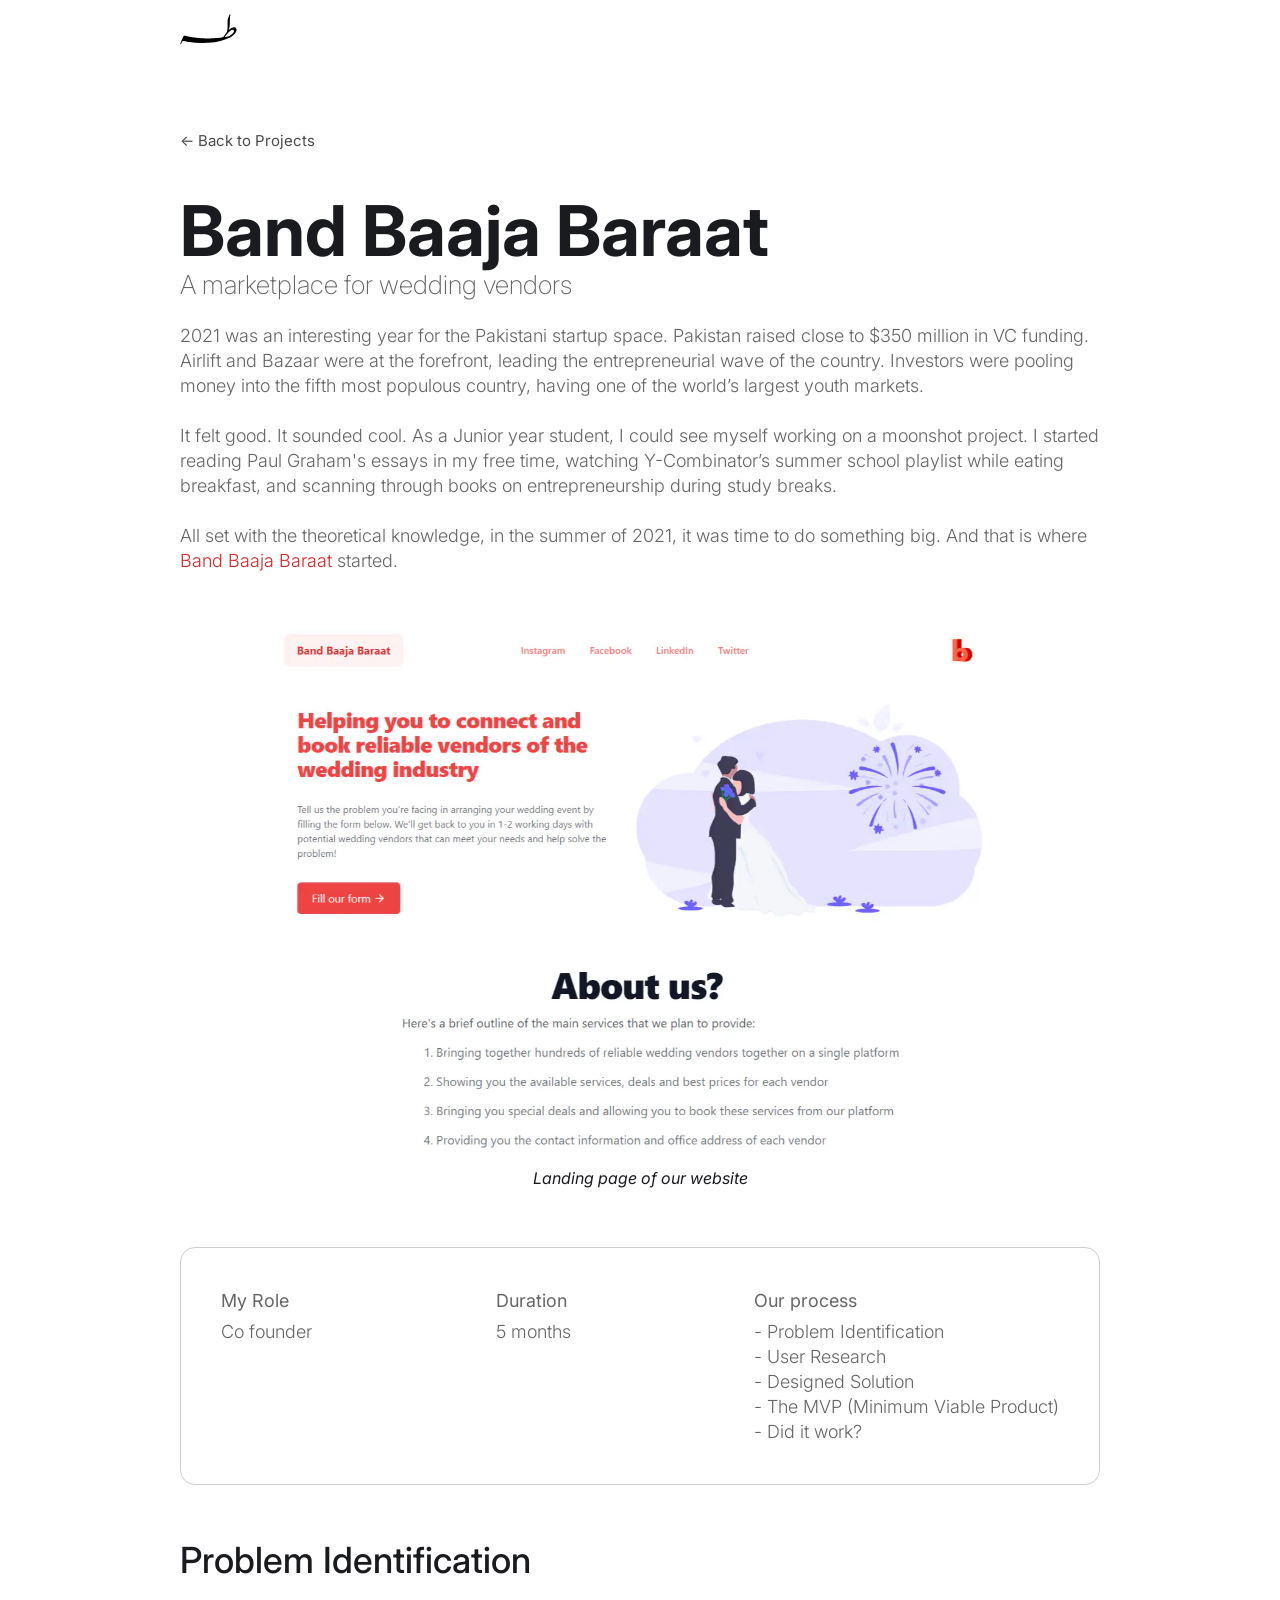
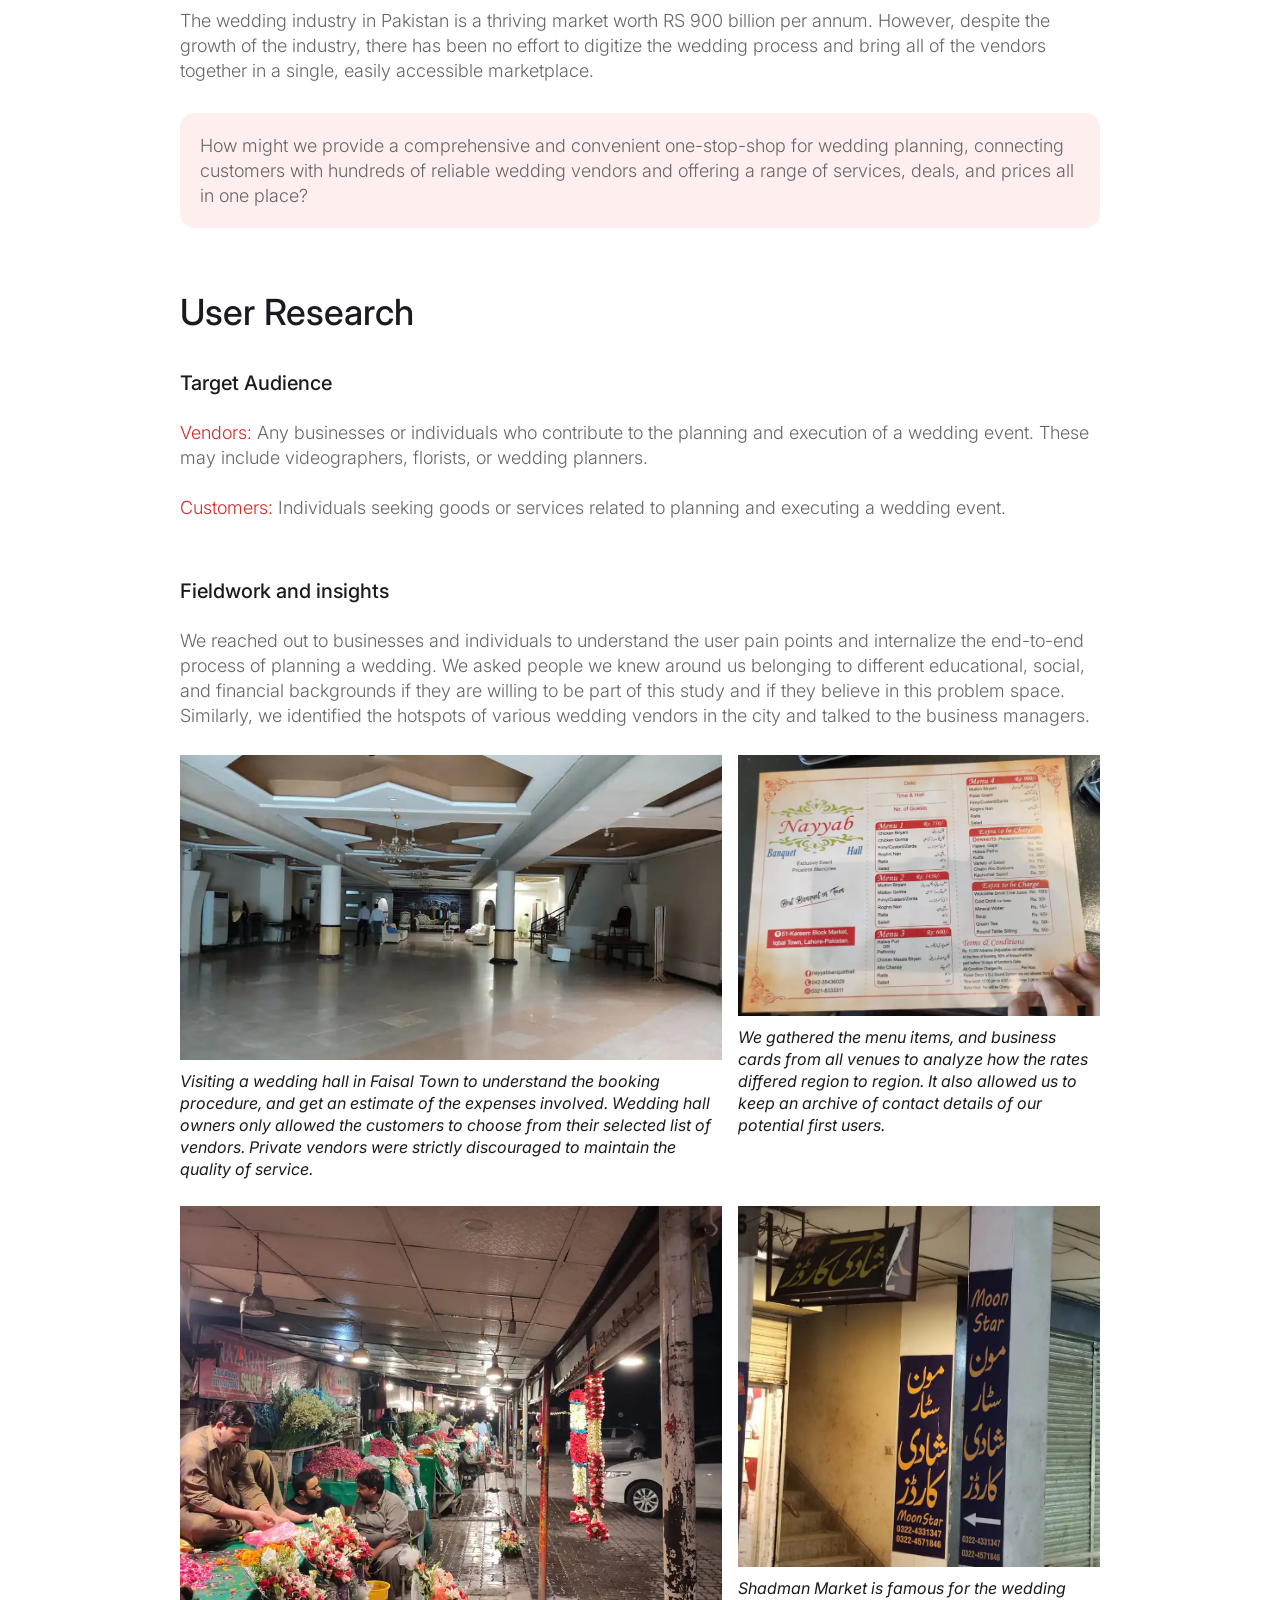
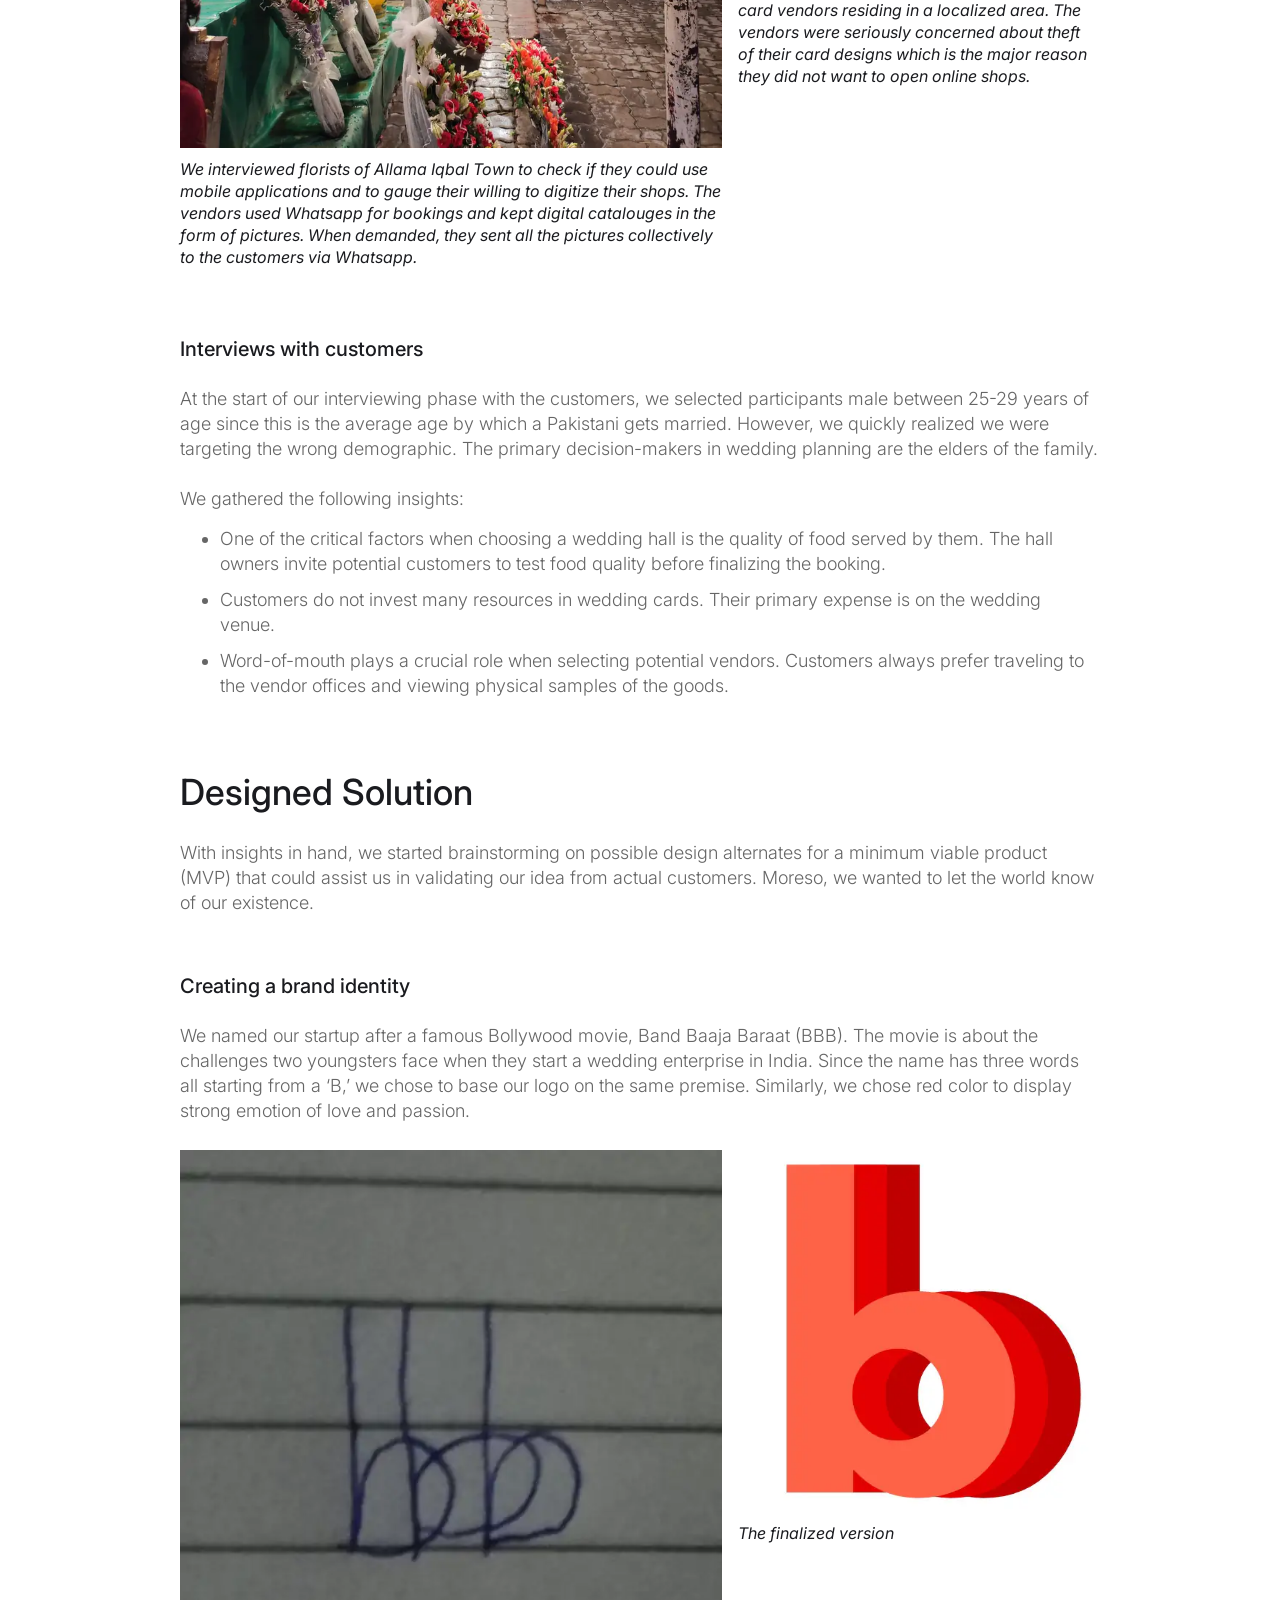
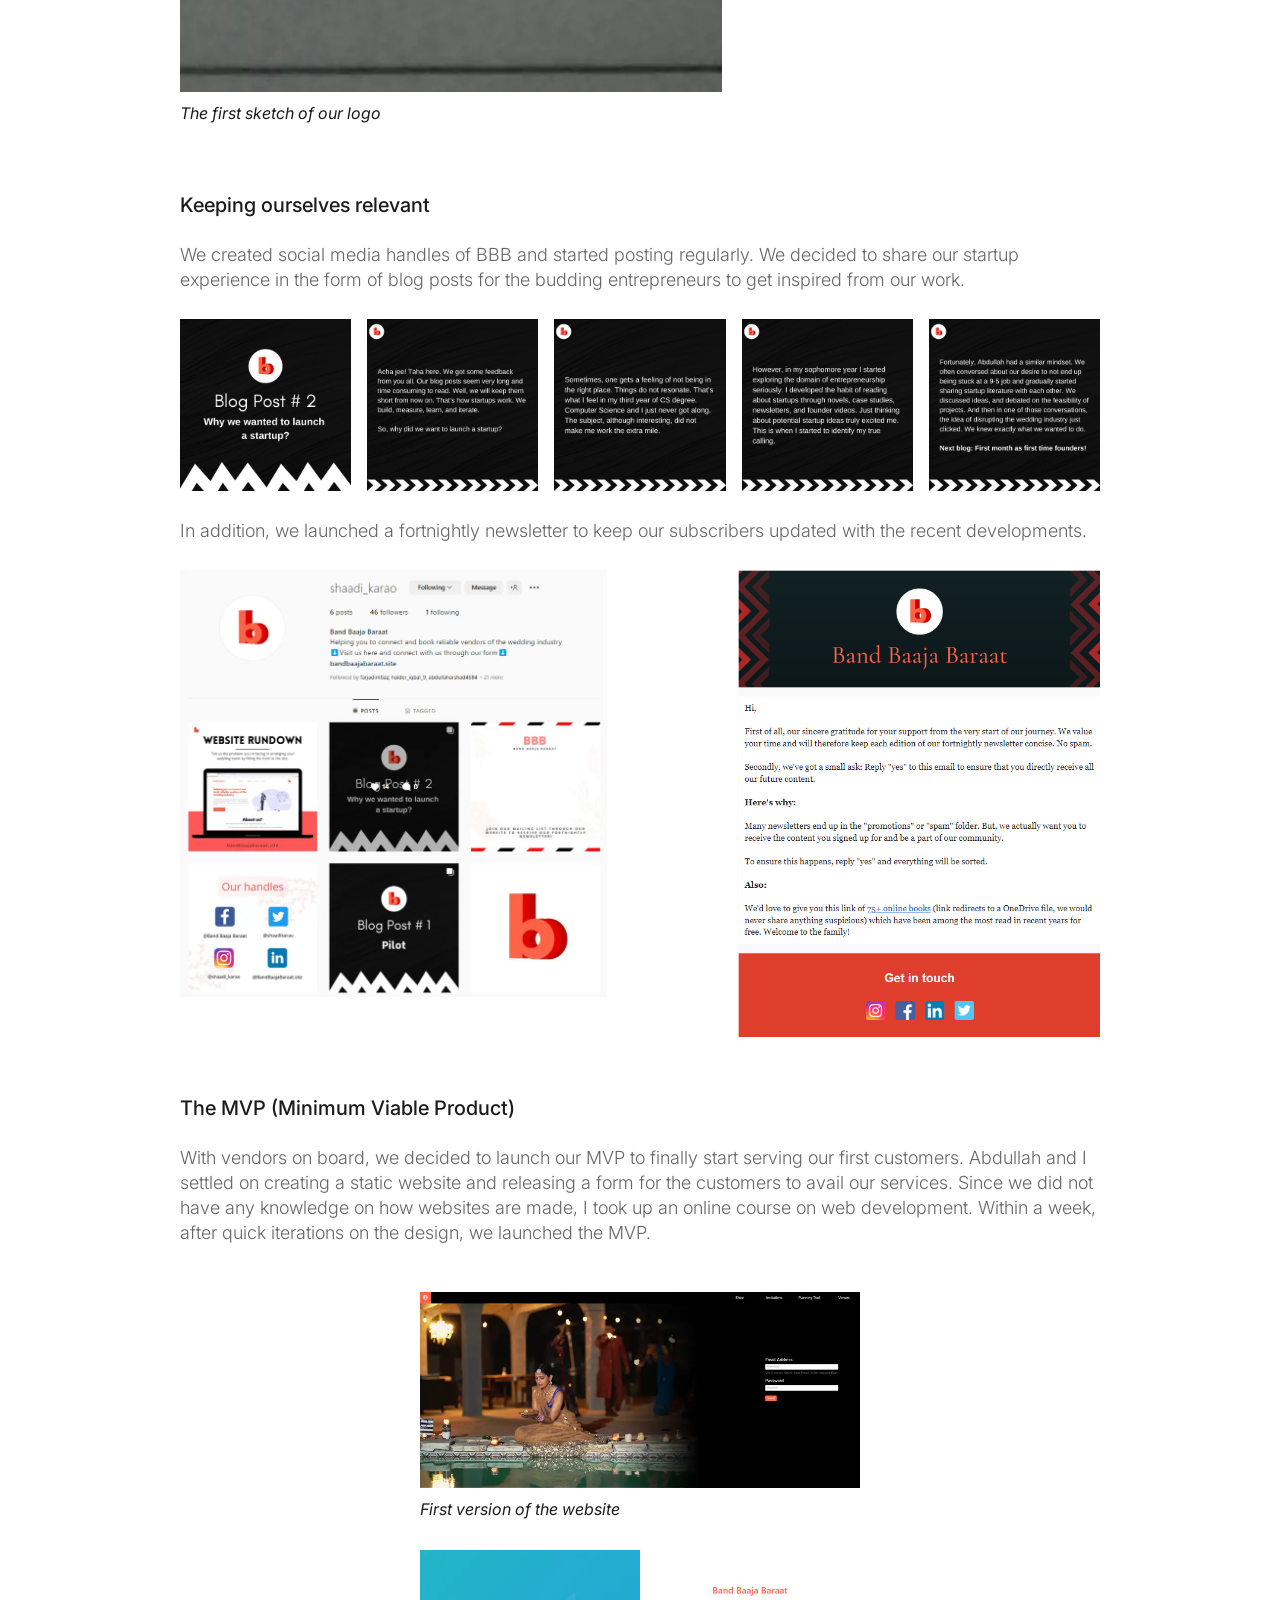
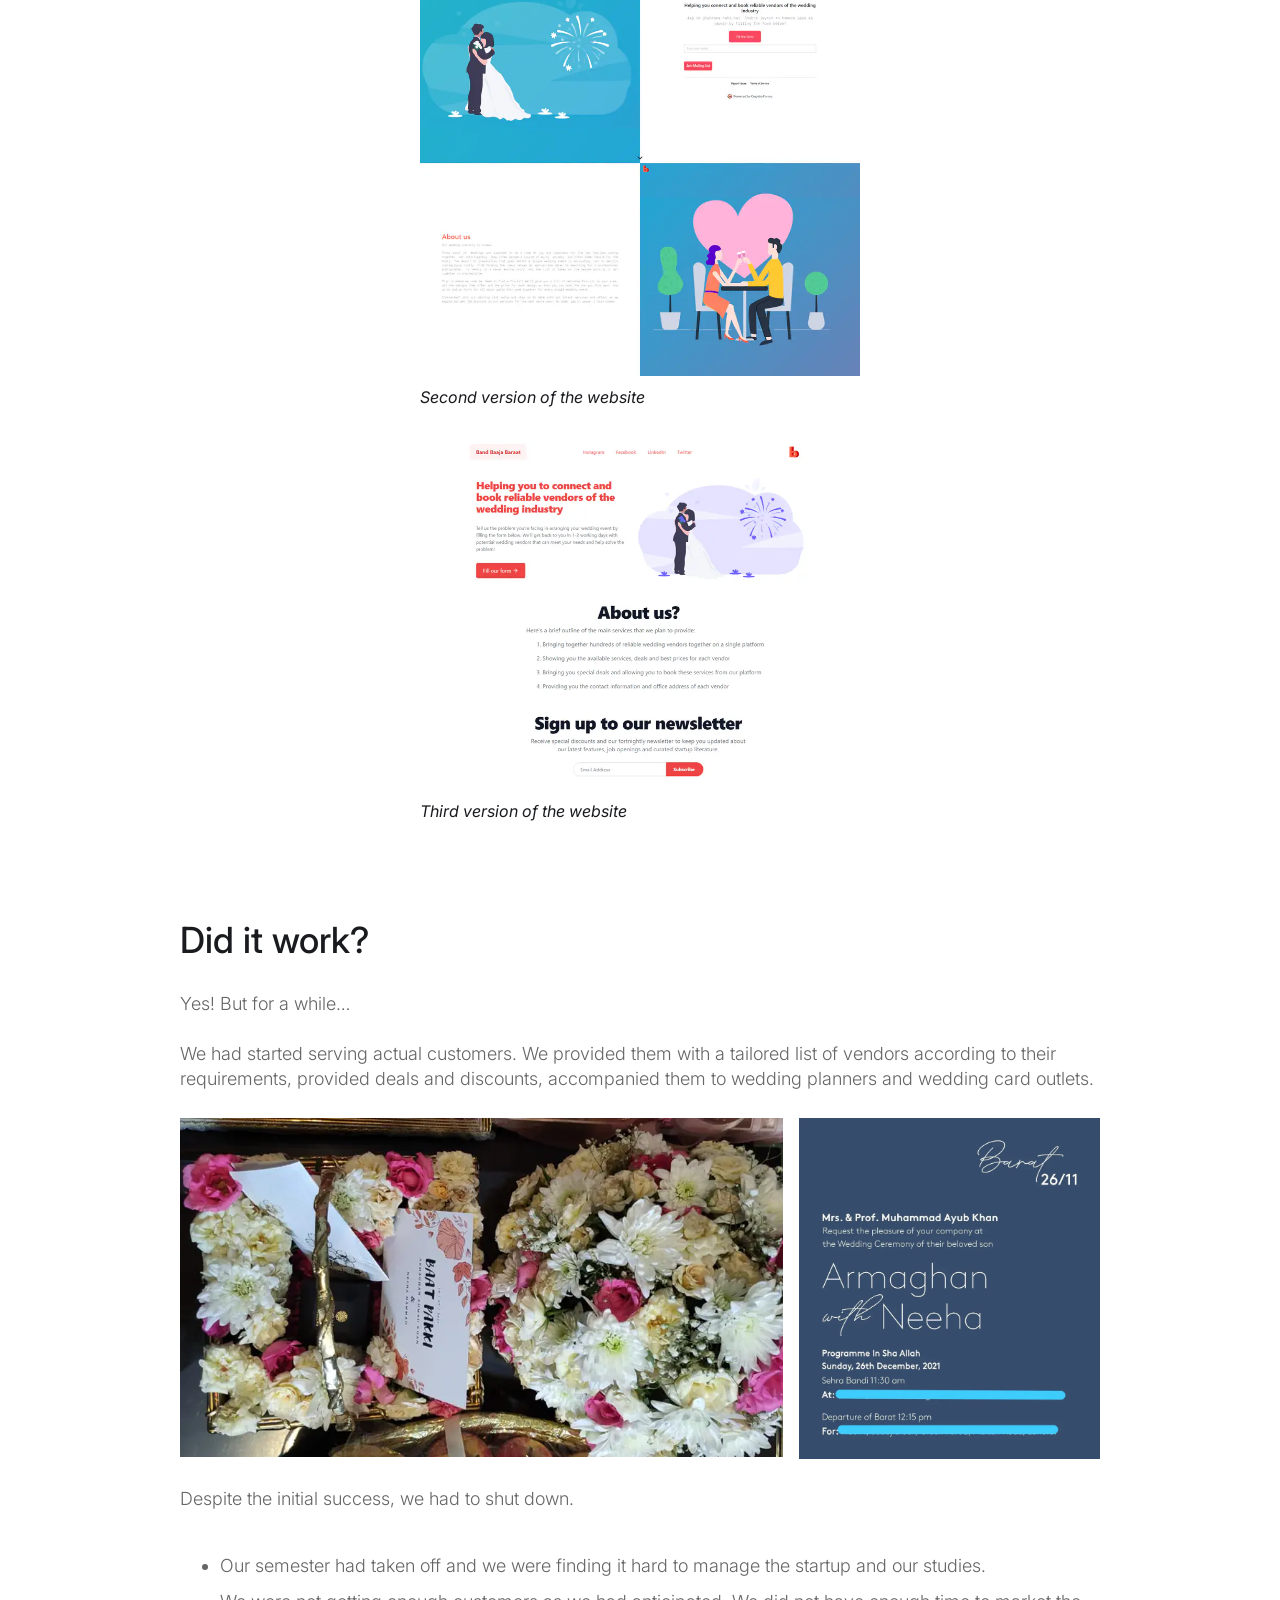
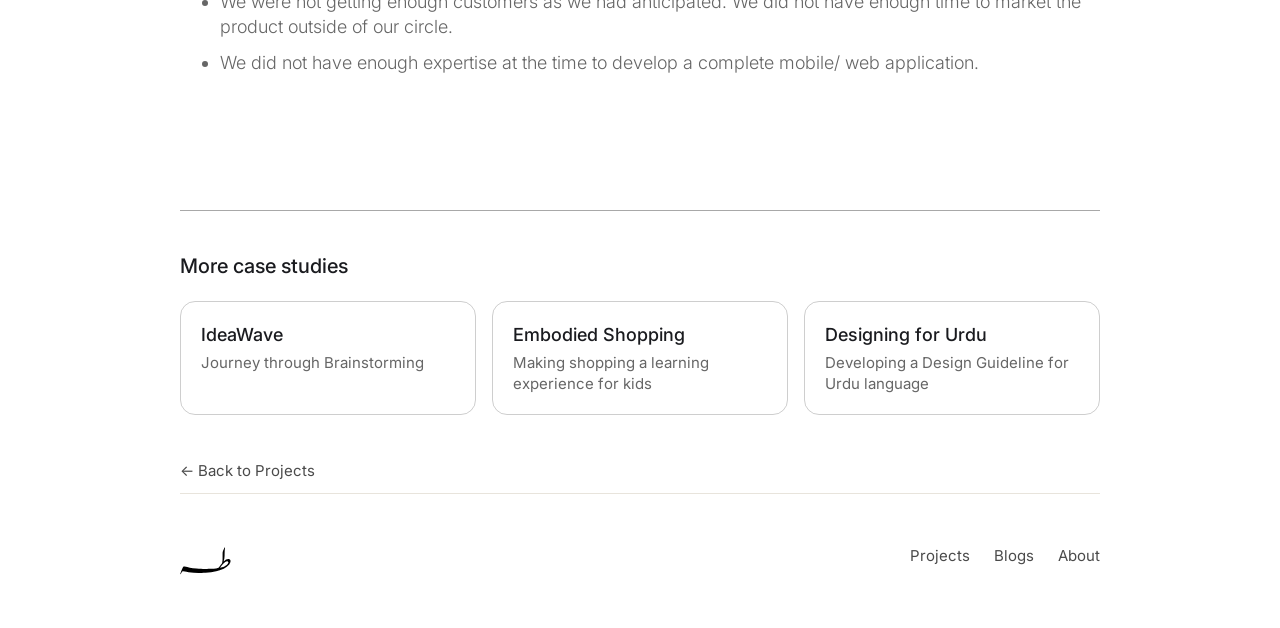
==== commit 46c99e6d: "Rebuild case studies from the Webflow originals; add All filter and Resonate Case studies - Regenera" ====
--- a/band-baaja-baraat.html
+++ b/band-baaja-baraat.html
@@ -3,630 +3,52 @@
 <head>
 <meta charset="UTF-8">
 <meta name="viewport" content="width=device-width, initial-scale=1.0">
-<meta name="description" content="Band Baaja Baraat – A marketplace for wedding industry vendors in Pakistan. Product project by Taha.">
+<meta name="description" content="Band Baaja Baraat – A marketplace for wedding vendors – a case study by Taha">
 <title>Band Baaja Baraat – Taha</title>
 <link rel="preconnect" href="https://fonts.googleapis.com">
 <link rel="preconnect" href="https://fonts.gstatic.com" crossorigin>
-<link href="https://fonts.googleapis.com/css2?family=Inter:wght@300;400;500;600;700&display=swap" rel="stylesheet">
-<style>
-  *, *::before, *::after { box-sizing: border-box; margin: 0; padding: 0; }
-
-  :root {
-    --bg: #faf9f7;
-    --surface: #ffffff;
-    --text: #1a1a1a;
-    --muted: #4a4a4a;
-    --subtle: #555555;
-    --border: #e8e4dc;
-    --tag-bg: #f0ede8;
-    --nav-height: 64px;
-    --max-w: 860px;
-  }
-
-  @media (prefers-reduced-motion: no-preference) { html { scroll-behavior: smooth; } }
-
-  body {
-    font-family: 'Inter', sans-serif;
-    background: var(--bg);
-    color: var(--text);
-    font-size: 1rem;
-    line-height: 1.65;
-    -webkit-font-smoothing: antialiased;
-  }
-
-  /* NAV */
-  nav {
-    position: fixed;
-    top: 0; left: 0; right: 0;
-    z-index: 100;
-    height: var(--nav-height);
-    background: rgba(250,249,247,0.92);
-    backdrop-filter: blur(12px);
-    -webkit-backdrop-filter: blur(12px);
-    border-bottom: 1px solid var(--border);
-  }
-
-  .nav-inner {
-    max-width: var(--max-w);
-    margin: 0 auto;
-    padding: 0 40px;
-    height: 100%;
-    display: flex;
-    align-items: center;
-  }
-
-  .nav-logo img { height: 36px; width: auto; display: block; }
-
-  main { padding-top: var(--nav-height); }
-  .container { max-width: var(--max-w); margin: 0 auto; padding: 0 40px; }
-  section { padding: 72px 0; border-bottom: 1px solid var(--border); }
-  section:last-of-type { border-bottom: none; }
-
-  .section-label {
-    font-size: 1.25rem;
-    font-weight: 600;
-    letter-spacing: -0.01em;
-    color: var(--text);
-    margin-bottom: 24px;
-  }
-
-  .back-link {
-    display: inline-flex; align-items: center; gap: 6px;
-    font-size: 0.9375rem; color: var(--muted); text-decoration: none;
-    margin-bottom: 36px; transition: color 0.2s;
-  }
-  .back-link:hover { color: var(--text); }
-
-  .project-tag-chip {
-    display: inline-block; font-size: 0.875rem; font-weight: 500;
-    letter-spacing: 0.1em; text-transform: uppercase; color: var(--subtle);
-    background: var(--tag-bg); padding: 4px 10px; border-radius: 4px; margin-bottom: 20px;
-  }
-
-  .project-page-title {
-    font-family: 'Inter', sans-serif;
-    font-size: clamp(2rem, 5vw, 3rem);
-    font-weight: 700; line-height: 1.15; color: var(--text); margin-bottom: 20px;
-  }
-
-  .project-page-tagline {
-    font-size: 1.1875rem; color: var(--muted); line-height: 1.7;
-    max-width: 680px; margin-bottom: 40px;
-  }
-
-  .meta-grid {
-    display: grid; grid-template-columns: repeat(2, 1fr);
-    gap: 24px; padding: 28px 0;
-    border-top: 1px solid var(--border); margin-bottom: 48px;
-  }
-
-  .meta-label {
-    font-size: 0.875rem; font-weight: 500; letter-spacing: 0.1em;
-    text-transform: uppercase; color: var(--subtle); display: block; margin-bottom: 8px;
-  }
-  .meta-value { font-size: 0.9375rem; color: var(--muted); line-height: 1.5; }
-
-  figure { margin: 32px 0; }
-  figure:first-child { margin-top: 0; }
-  figure:last-child { margin-bottom: 0; }
-  figure img { width: 100%; border-radius: 12px; border: 1px solid var(--border); display: block; }
-  figcaption { font-size: 0.9375rem; color: var(--subtle); text-align: center; margin-top: 10px; line-height: 1.5; }
-
-  .image-grid { display: grid; grid-template-columns: 1fr 1fr; gap: 20px; margin: 32px 0; }
-  .image-grid.three { grid-template-columns: 1fr 1fr 1fr; }
-
-  .prose {
-    font-size: 1.125rem; color: var(--muted); line-height: 1.8;
-    max-width: 720px; margin-bottom: 20px;
-  }
-  .prose:last-child { margin-bottom: 0; }
-
-  /* PROCESS STEPS */
-  .process-steps {
-    display: flex;
-    gap: 0;
-    margin: 32px 0;
-    overflow-x: auto;
-    padding-bottom: 4px;
-  }
-
-  .process-step {
-    display: flex;
-    align-items: center;
-    flex-shrink: 0;
-  }
-
-  .step-pill {
-    background: var(--surface);
-    border: 1px solid var(--border);
-    border-radius: 8px;
-    padding: 10px 16px;
-    font-size: 0.875rem;
-    color: var(--muted);
-    white-space: nowrap;
-  }
-
-  .step-arrow {
-    font-size: 1rem;
-    color: #6b6b6b;
-    padding: 0 8px;
-    flex-shrink: 0;
-  }
-
-  /* INSIGHT ITEMS */
-  .insight-list { display: flex; flex-direction: column; gap: 12px; margin-top: 24px; }
-  .insight-item {
-    display: flex; gap: 16px; padding: 16px 20px;
-    background: var(--surface); border: 1px solid var(--border); border-radius: 10px; align-items: flex-start;
-  }
-  .i-bullet { font-size: 0.875rem; color: var(--subtle); flex-shrink: 0; line-height: 1.6; margin-top: 0; }
-  .insight-item p { font-size: 1rem; color: var(--muted); line-height: 1.6; }
-
-  /* STAT CALLOUT */
-  .stat-box {
-    background: var(--surface);
-    border: 1px solid var(--border);
-    border-radius: 12px;
-    padding: 28px 32px;
-    margin: 32px 0;
-    display: flex;
-    align-items: center;
-    gap: 24px;
-  }
-
-  .stat-number {
-    font-family: 'Inter', sans-serif;
-    font-size: 2.5rem;
-    font-weight: 400;
-    color: var(--text);
-    flex-shrink: 0;
-    line-height: 1;
-  }
-
-  .stat-desc {
-    font-size: 0.9375rem;
-    color: var(--muted);
-    line-height: 1.6;
-  }
-
-  /* FINDING LIST WITH AUDIENCE */
-  .finding-group { margin-bottom: 36px; }
-  .finding-group:last-child { margin-bottom: 0; }
-
-  .finding-group-label {
-    font-size: 0.875rem;
-    font-weight: 500;
-    color: var(--text);
-    margin-bottom: 12px;
-    padding-bottom: 8px;
-    border-bottom: 1px solid var(--border);
-  }
-
-  .finding-item {
-    display: flex;
-    gap: 12px;
-    padding: 10px 0;
-    border-bottom: 1px solid var(--border);
-    align-items: flex-start;
-  }
-  .finding-item:last-child { border-bottom: none; }
-  .f-dot { width: 6px; height: 6px; border-radius: 50%; background: var(--border); flex-shrink: 0; margin-top: 8px; }
-  .finding-item p { font-size: 1rem; color: var(--muted); line-height: 1.6; }
-
-  /* WEBSITE VERSIONS */
-  .versions-grid {
-    display: grid;
-    grid-template-columns: repeat(3, 1fr);
-    gap: 20px;
-    margin: 32px 0;
-  }
-
-  .version-card {
-    border: 1px solid var(--border);
-    border-radius: 12px;
-    overflow: hidden;
-    background: var(--surface);
-  }
-
-  .version-card img {
-    width: 100%;
-    aspect-ratio: 16/10;
-    object-fit: cover;
-    object-position: top;
-    display: block;
-  }
-
-  .version-card-body { padding: 14px 16px; }
-
-  .version-label {
-    font-size: 0.875rem; font-weight: 500; letter-spacing: 0.1em;
-    text-transform: uppercase; color: var(--subtle); margin-bottom: 4px;
-  }
-
-  .version-card-body p { font-size: 1rem; color: var(--muted); line-height: 1.5; }
-
-  /* QUOTE */
-  .callout {
-    font-size: 1.125rem; font-style: italic; color: var(--muted);
-    line-height: 1.7; padding: 24px 28px; border-left: 3px solid var(--border);
-    margin: 28px 0;
-  }
-
-  /* OUTCOME */
-  .outcome-grid {
-    display: grid;
-    grid-template-columns: 1fr 1fr;
-    gap: 20px;
-    margin: 28px 0;
-  }
-
-  .outcome-card {
-    border: 1px solid var(--border);
-    border-radius: 12px;
-    overflow: hidden;
-    background: var(--surface);
-  }
-
-  .outcome-card img {
-    width: 100%;
-    aspect-ratio: 4/3;
-    object-fit: cover;
-    display: block;
-  }
-
-  .outcome-card-body { padding: 16px; }
-  .outcome-card-body p { font-size: 1rem; color: var(--muted); line-height: 1.5; }
-
-  /* REFLECTION */
-  .reflection-box {
-    font-size: 1.125rem; font-style: italic; color: var(--muted);
-    line-height: 1.8; padding: 32px;
-    background: var(--surface); border: 1px solid var(--border); border-radius: 12px;
-  }
-
-  /* NEXT */
-  .next-project {
-    display: flex; align-items: center; justify-content: space-between;
-    padding: 40px 0; text-decoration: none; color: inherit;
-    border-top: 1px solid var(--border); transition: opacity 0.2s;
-  }
-  .next-project:hover { opacity: 0.7; }
-  .next-label { font-size: 0.875rem; font-weight: 500; letter-spacing: 0.12em; text-transform: uppercase; color: var(--subtle); margin-bottom: 8px; }
-  .next-title { font-size: 1.125rem; font-weight: 500; color: var(--text); }
-
-  footer { padding: 40px 0; }
-  .footer-inner { display: flex; align-items: center; justify-content: space-between; }
-  .footer-logo img { height: 28px; width: auto; display: block; }
-  .footer-links { display: flex; gap: 24px; list-style: none; }
-  .footer-links a { text-decoration: none; color: var(--muted); font-size: 0.9375rem; transition: color 0.2s; }
-  .footer-links a:hover { color: var(--text); }
-
-  @media (max-width: 700px) {
-    .nav-inner { padding: 0 20px; }
-    .container { padding: 0 20px; }
-    section { padding: 52px 0; }
-    .meta-grid { grid-template-columns: 1fr; }
-    .image-grid { grid-template-columns: 1fr; }
-    .image-grid.three { grid-template-columns: 1fr 1fr; }
-    .versions-grid { grid-template-columns: 1fr; }
-    .outcome-grid { grid-template-columns: 1fr; }
-    .stat-box { flex-direction: column; align-items: flex-start; gap: 12px; }
-    .footer-inner { flex-direction: column; gap: 20px; align-items: flex-start; }
-  }
-
-  @media (max-width: 480px) {
-    .image-grid.three { grid-template-columns: 1fr; }
-    .project-page-title { font-size: 1.75rem; }
-  }
-
-  /* ── ACCESSIBILITY ── */
-  :root { --focus: #1a4fd6; }
-  :focus-visible { outline: 3px solid var(--focus); outline-offset: 3px; border-radius: 3px; }
-  .skip-link {
-    position: absolute; left: 12px; top: -64px; z-index: 200;
-    background: var(--text); color: var(--bg);
-    padding: 10px 16px; border-radius: 6px;
-    font-size: 0.9375rem; text-decoration: none;
-  }
-  .skip-link:focus { top: 12px; }
-  main:focus { outline: none; }
-  .nav-logo, .footer-logo { display: inline-flex; align-items: center; min-height: 44px; }
-  .back-link { display: flex; width: fit-content; align-items: center; min-height: 44px; margin-top: 48px; margin-bottom: 36px; }
-  .footer-links a { display: inline-flex; align-items: center; min-height: 44px; }
-  .btn { display: inline-flex; align-items: center; min-height: 44px; }
-  @media (prefers-reduced-motion: reduce) {
-    *, *::before, *::after { transition-duration: 0.01ms !important; animation-duration: 0.01ms !important; scroll-behavior: auto !important; }
-    .btn:hover { transform: none; }
-  }
-
-  /* Images: width/height attributes reserve space (no layout shift); CSS keeps them responsive */
-  :where(img[height]) { height: auto; }
-</style>
+<link href="https://fonts.googleapis.com/css2?family=Inter:wght@200;300;400;500;600;700&display=swap" rel="stylesheet">
+<link rel="stylesheet" href="css/case-study.css">
 </head>
-<body>
+<body class="body-2">
 
 <a class="skip-link" href="#main">Skip to content</a>
 
-<nav>
-  <div class="nav-inner">
-    <a class="nav-logo" href="index.html">
-      <img src="images/logo.svg" alt="Taha – home">
-    </a>
+<header class="navigation">
+  <div class="navigation-items">
+    <a class="logo-link" href="index.html"><img class="logo-image" src="images/logo.svg" alt="Taha – home"></a>
   </div>
-</nav>
+</header>
 
 <main id="main" tabindex="-1">
-
-  <!-- HERO -->
-  <section style="padding-top: 60px;">
-    <div class="container">
-      <a class="back-link" href="index.html#projects">← Back to Projects</a>
-      <span class="project-tag-chip">Product</span>
-      <h1 class="project-page-title">Band Baaja Baraat</h1>
-      <p class="project-page-tagline">A marketplace for wedding vendors.</p>
-
-      <div class="meta-grid">
-        <div>
-          <span class="meta-label">Role</span>
-          <span class="meta-value">Co-founder</span>
-        </div>
-        <div>
-          <span class="meta-label">Duration</span>
-          <span class="meta-value">5 months (Summer 2021)</span>
-        </div>
-      </div>
-
-      <figure style="margin: 0;">
-        <img src="images/card-band-baaja-baraat.webp" width="377" height="275" decoding="async" fetchpriority="high" alt="Band Baaja Baraat landing page: red headline “Helping you to connect and book reliable vendors of the wedding industry”, a “Fill our form” button and a couple illustration" loading="eager">
-        <figcaption>Band Baaja Baraat — a one-stop marketplace for Pakistani wedding planning.</figcaption>
-      </figure>
-    </div>
-  </section>
-
-  <!-- INTRODUCTION -->
-  <section>
-    <div class="container">
-      <h2 class="section-label">The Context</h2>
-      <p class="prose">2021 was an interesting year for the Pakistani startup space. Pakistan raised close to $350 million in VC funding. Airlift and Bazaar were at the forefront, leading the entrepreneurial wave of the country. Investors were pooling money into the fifth most populous country, having one of the world's largest youth markets.</p>
-      <p class="prose">It felt good. It sounded cool. As a Junior year student, I could see myself working on a moonshot project. I started reading Paul Graham's essays in my free time, watching Y-Combinator's summer school playlist while eating breakfast, and scanning through books on entrepreneurship during study breaks.</p>
-      <p class="prose">All set with the theoretical knowledge, in the summer of 2021, it was time to do something big. And that is where Band Baaja Baraat started.</p>
-
-      <div class="process-steps">
-        <div class="process-step">
-          <span class="step-pill">Problem Identification</span>
-          <span class="step-arrow" aria-hidden="true">→</span>
-        </div>
-        <div class="process-step">
-          <span class="step-pill">User Research</span>
-          <span class="step-arrow" aria-hidden="true">→</span>
-        </div>
-        <div class="process-step">
-          <span class="step-pill">Designed Solution</span>
-          <span class="step-arrow" aria-hidden="true">→</span>
-        </div>
-        <div class="process-step">
-          <span class="step-pill">MVP Development</span>
-          <span class="step-arrow" aria-hidden="true">→</span>
-        </div>
-        <div class="process-step">
-          <span class="step-pill">Outcome</span>
-        </div>
-      </div>
-    </div>
-  </section>
-
-  <!-- PROBLEM -->
-  <section>
-    <div class="container">
-      <h2 class="section-label">The Problem</h2>
-
-      <div class="stat-box">
-        <span class="stat-number">₨900B</span>
-        <p class="stat-desc">The wedding industry in Pakistan is a thriving market worth RS 900 billion per annum. However, despite the growth of the industry, there has been no effort to digitize the wedding process and bring all of the vendors together in a single, easily accessible marketplace.</p>
-      </div>
-
-      <div class="callout">
-        "How might we provide a comprehensive and convenient one-stop-shop for wedding planning, connecting customers with hundreds of reliable wedding vendors and offering a range of services, deals, and prices all in one place?"
-      </div>
-    </div>
-  </section>
-
-  <!-- USER RESEARCH -->
-  <section>
-    <div class="container">
-      <h2 class="section-label">User Research</h2>
-      <p class="prose">Vendors: Any businesses or individuals who contribute to the planning and execution of a wedding event. These may include videographers, florists, or wedding planners.</p>
-
-      <p class="prose">Customers: Individuals seeking goods or services related to planning and executing a wedding event.</p>
-
-      <p class="prose">We reached out to businesses and individuals to understand the user pain points and internalize the end-to-end process of planning a wedding. We asked people we knew around us belonging to different educational, social, and financial backgrounds if they are willing to be part of this study and if they believe in this problem space. Similarly, we identified the hotspots of various wedding vendors in the city and talked to the business managers.</p>
-
-      <div class="image-grid">
-        <figure style="margin: 0;">
-          <img src="images/bbb-wedding-hall.webp" width="840" height="472" decoding="async" alt="Wedding hall lobby in Faisal Town with a decorated ceiling and pillars, and a few people standing at the far end" loading="lazy">
-          <figcaption>Visiting a wedding hall in Faisal Town to understand the booking procedure, and get an estimate of the expenses involved. Wedding hall owners only allowed the customers to choose from their selected list of vendors.</figcaption>
-        </figure>
-        <figure style="margin: 0;">
-          <img src="images/bbb-vendor-sheet.webp" width="840" height="607" decoding="async" alt="A hand holding a banquet hall’s printed menu and price sheet, listing Menu 1 to Menu 4 with prices and terms and conditions" loading="lazy">
-          <figcaption>We gathered the menu items, and business cards from all venues to analyze how the rates differed region to region.</figcaption>
-        </figure>
-      </div>
-
-      <div class="image-grid" style="margin-top: 0;">
-        <figure style="margin: 0;">
-          <img src="images/bbb-florists.webp" width="840" height="840" decoding="async" alt="Florists selling flower garlands and bouquets from stalls along a covered street at night" loading="lazy">
-          <figcaption>We interviewed florists of Allama Iqbal Town to check if they could use mobile applications. The vendors used WhatsApp for bookings and kept digital catalogues in the form of pictures.</figcaption>
-        </figure>
-        <figure style="margin: 0;">
-          <img src="images/bbb-wedding-card-market.webp" width="840" height="840" decoding="async" alt="Wedding card shops with Urdu signboards advertising wedding card printing and listing phone numbers" loading="lazy">
-          <figcaption>Shadman Market is famous for wedding card vendors. The vendors were seriously concerned about theft of their card designs which is the major reason they did not want to open online shops.</figcaption>
-        </figure>
-      </div>
-
-      <p class="prose" style="margin-top: 8px;">At the start of our interviewing phase with customers, we selected participants male between 25–29 years of age since this is the average age by which a Pakistani gets married. However, we quickly realized we were targeting the wrong demographic. The primary decision-makers in wedding planning are the elders of the family.</p>
-
-      <p class="prose">We gathered the following insights:</p>
-
-      <div class="finding-group">
-        
-        <div class="finding-item">
-          <div class="f-dot"></div>
-          <p>One of the critical factors when choosing a wedding hall is the quality of food served by them. The hall owners invite potential customers to test food quality before finalizing the booking.</p>
-        </div>
-        <div class="finding-item">
-          <div class="f-dot"></div>
-          <p>Customers do not invest many resources in wedding cards. Their primary expense is on the wedding venue.</p>
-        </div>
-        <div class="finding-item">
-          <div class="f-dot"></div>
-          <p>Word-of-mouth plays a crucial role when selecting potential vendors. Customers always prefer traveling to the vendor offices and viewing physical samples of the goods.</p>
-        </div>
-      </div>
-
-
-    </div>
-  </section>
-
-  <!-- BRAND -->
-  <section>
-    <div class="container">
-      <h2 class="section-label">Brand Development</h2>
-      <p class="prose">We named our startup after a famous Bollywood movie, Band Baaja Baraat (BBB). The movie is about the challenges two youngsters face when they start a wedding enterprise in India. Since the name has three words all starting from a 'B,' we chose to base our logo on the same premise. Similarly, we chose red color to display strong emotion of love and passion.</p>
-
-      <div class="image-grid">
-        <figure style="margin: 0;">
-          <img src="images/bbb-logo-sketches.webp" width="638" height="638" decoding="async" alt="Pen sketches of logo ideas on lined paper, showing joined letter b shapes" loading="lazy">
-          <figcaption>Early logo sketches exploring the triple-B concept.</figcaption>
-        </figure>
-        <figure style="margin: 0;">
-          <img src="images/bbb-logo.webp" width="500" height="500" decoding="async" alt="Final Band Baaja Baraat logo: a bold red letter b with layered shadows" loading="lazy">
-          <figcaption>The final logo — a triple-B monogram in signature red.</figcaption>
-        </figure>
-      </div>
-
-      <p class="prose">We created social media handles of BBB and started posting regularly. We decided to share our startup experience in the form of blog posts for the budding entrepreneurs to get inspired from our work. In addition, we launched a fortnightly newsletter to keep our subscribers updated with the recent developments.</p>
-    </div>
-  </section>
-
-  <!-- MVP -->
-  <section>
-    <div class="container">
-      <h2 class="section-label">MVP Development</h2>
-      <p class="prose">With vendors on board, we decided to launch our MVP to finally start serving our first customers. Abdullah and I settled on creating a static website and releasing a form for the customers to avail our services. Since we did not have any knowledge on how websites are made, I took up an online course on web development. Within a week, after quick iterations on the design, we launched the MVP.</p>
-
-      <div class="versions-grid">
-        <div class="version-card">
-          <img src="images/bbb-website-v0.webp" width="840" height="374" decoding="async" alt="Early website mock-up on a dark background with a bride seated by a pool at night, a login form for email and password, and a navigation bar" loading="lazy">
-          <div class="version-card-body">
-            <p class="version-label">Version 0</p>
-            <p>Initial launch — a simple static page with a contact form and brief pitch.</p>
-          </div>
-        </div>
-        <div class="version-card">
-          <img src="images/bbb-website-v1.webp" width="840" height="813" decoding="async" alt="Second website version split into four blocks: blue wedding illustrations of a couple with fireworks, a centered sign-up area, and an About us text block" loading="lazy">
-          <div class="version-card-body">
-            <p class="version-label">Version 1</p>
-            <p>First iteration — added vendor categories and improved information structure.</p>
-          </div>
-        </div>
-        <div class="version-card">
-          <img src="images/bbb-website-v3.webp" width="840" height="672" decoding="async" alt="Final website design with a red headline, an illustration of a couple, an About us list of four services, and a newsletter sign-up form" loading="lazy">
-          <div class="version-card-body">
-            <p class="version-label">Version 3</p>
-            <p>Final iteration — refined design with clearer CTAs and expanded vendor listings.</p>
-          </div>
-        </div>
-      </div>
-    </div>
-  </section>
-
-  <!-- OUTCOME -->
-  <section>
-    <div class="container">
-      <h2 class="section-label">Outcome</h2>
-      <p class="prose">Yes! But for a while…</p>
-
-      <p class="prose">We had started serving actual customers. We provided them with a tailored list of vendors according to their requirements, provided deals and discounts, accompanied them to wedding planners and wedding card outlets.</p>
-
-      <p class="prose">Despite the initial success, we had to shut down.</p>
-
-      <div class="outcome-grid">
-        <div class="outcome-card">
-          <img src="images/bbb-serving-customers.webp" width="840" height="473" decoding="async" alt="Floral gift baskets of roses and white flowers with a printed wedding invitation card" loading="lazy">
-          <div class="outcome-card-body">
-            <p>Documentation from a customer service session — matching vendors to wedding requirements.</p>
-          </div>
-        </div>
-        <div class="outcome-card">
-          <img src="images/bbb-wedding-card-sample.webp" width="840" height="951" decoding="async" alt="Sample digital wedding invitation on a navy background with the title “Barat 26/11” and ceremony details, with the venue lines blurred" loading="lazy">
-          <div class="outcome-card-body">
-            <p>A wedding card sample sourced through a vendor partnership — part of our curated vendor network.</p>
-          </div>
-        </div>
-      </div>
-
-      
-      <div class="insight-list">
-        <div class="insight-item">
-          <span class="i-bullet">1</span>
-          <p>Our semester had taken off and we were finding it hard to manage the startup and our studies.</p>
-        </div>
-        <div class="insight-item">
-          <span class="i-bullet">2</span>
-          <p>We were not getting enough customers as we had anticipated. We did not have enough time to market the product outside of our circle.</p>
-        </div>
-        <div class="insight-item">
-          <span class="i-bullet">3</span>
-          <p>We did not have enough expertise at the time to develop a complete mobile/ web application.</p>
-        </div>
-      </div>
-    </div>
-  </section>
-
-  <!-- REFLECTION -->
-  <section>
-    <div class="container">
-      <h2 class="section-label">Reflection</h2>
-      <div class="reflection-box">
-        <p>Band Baaja Baraat taught me more about product thinking and user research than any course could. The most valuable lesson was being wrong about our users — we assumed we were building for young, tech-savvy couples when the real decision-makers were family elders who valued personal relationships and physical trust signals over digital convenience.</p>
-        <br>
-        <p>The experience of teaching myself web development in a week, building a brand from scratch, going into the field to interview florists and wedding hall owners, and actually serving customers — all of this gave me a visceral understanding of the gap between a problem statement and a viable product. The startup didn't survive, but the instinct to understand users before building anything became foundational to everything I've done since.</p>
-      </div>
-    </div>
-  </section>
-
-  <!-- NEXT PROJECT -->
-  <section style="border-bottom: none; padding: 0;">
-    <div class="container">
-      <a class="next-project" href="ideawave.html">
-        <div>
-          <p class="next-label">Back to start</p>
-          <p class="next-title">IdeaWave →</p>
-        </div>
-        <img src="images/card-ideawave.webp" width="840" height="613" decoding="async" alt="" style="width: 120px; height: 80px; object-fit: cover; border-radius: 8px; border: 1px solid var(--border);">
-      </a>
-    </div>
-  </section>
-
+<div class="researchsection">
+<div class="work-section">
+<a class="back-link" href="index.html#projects">← Back to Projects</a>
+<h1 class="heading-jumbo wf-from-div">Band Baaja Baraat</h1><p class="heading project-slogan wf-from-div">A marketplace for wedding vendors</p><p class="body-text mobile wf-from-h5">2021 was an interesting year for the Pakistani startup space. Pakistan raised close to $350 million in VC funding. Airlift and Bazaar were at the forefront, leading the entrepreneurial wave of the country. Investors were pooling money into the fifth most populous country, having one of the world’s largest youth markets.<br>‍<br>It felt good. It sounded cool. As a Junior year student, I could see myself working on a moonshot project. I started reading Paul Graham's essays in my free time, watching Y-Combinator’s summer school playlist while eating breakfast, and scanning through books on entrepreneurship during study breaks.<br>‍<br>All set with the theoretical knowledge, in the summer of 2021, it was time to do something big. And that is where <span class="bbb">Band Baaja Baraat</span> started.</p><div class="w-layout-layout quick-stack-3 wf-layout-layout" id="w-node-_5749383e-d8be-5940-9d39-621f6ad44e3e-ace8a844"><div class="w-layout-cell cell-7" id="w-node-_5749383e-d8be-5940-9d39-621f6ad44e3f-ace8a844"><img src="images/bbb-website-landing.webp" alt="Landing page of the Band Baaja Baraat website: a red headline “Helping you to connect and book reliable vendors of the wedding industry”, a “Fill our form” button, and an About us section listing four services" width="1695" style="aspect-ratio: 1510 / 896" fetchpriority="high" decoding="async"><p class="project-captions"><em class="italic-text mobile">Landing page of our website</em></p></div></div><div class="w-layout-vflex flex-block-2"><div class="w-layout-blockcontainer tiles w-container"><h6 class="body-text tags mobile">My Role</h6><p class="body-text tiles mobile wf-from-h5">Co founder</p></div><div class="w-layout-blockcontainer tiles w-container"><h6 class="body-text tags mobile">Duration</h6><p class="body-text tiles mobile wf-from-h5">5 months</p></div><div class="w-layout-blockcontainer tiles w-container"><h6 class="body-text tags mobile"><strong class="bold-text">Our process</strong></h6><p class="body-text tiles mobile wf-from-h5">- Problem Identification<br>- User Research<br>- Designed Solution<br>- The MVP (Minimum Viable Product)<br>- Did it work?<br></p></div></div><h2 class="project-title-h1 mobile wf-from-h1">Problem Identification</h2><p class="body-text mobile bandbaajabaraat">The wedding industry in Pakistan is a thriving market worth RS 900 billion per annum. However, despite the growth of the industry, there has been no effort to digitize the wedding process and bring all of the vendors together in a single, easily accessible marketplace.<br></p><div class="w-layout-blockcontainer container-10 before-heading w-container"><p class="body-text project-title-h2 list-item">How might we provide a comprehensive and convenient one-stop-shop for wedding planning, connecting customers with hundreds of reliable wedding vendors and offering a range of services, deals, and prices all in one place?</p></div><h2 class="project-title-h1 mobile wf-from-h1">User Research</h2><h3 class="project-title-h3 mobile wf-from-h1">Target Audience</h3><p class="body-text mobile"><span class="bbb">Vendors:</span> Any businesses or individuals who contribute to the planning and execution of a wedding event. These may include videographers, florists, or wedding planners.<br><br><span class="bbb">Customers:</span> Individuals seeking goods or services related to planning and executing a wedding event.<br></p><h3 class="project-title-h3 mobile wf-from-h1">Fieldwork and insights</h3><p class="body-text mobile before-grid">We reached out to businesses and individuals to understand the user pain points and internalize the end-to-end process of planning a wedding. We asked people we knew around us belonging to different educational, social, and financial backgrounds if they are willing to be part of this study and if they believe in this problem space. Similarly, we identified the hotspots of various wedding vendors in the city and talked to the business managers.<br></p><div class="w-layout-grid grid-5"><div class="bbb-image-captions"><img src="images/bbb-wedding-hall.webp" alt="Wedding hall lobby in Faisal Town with a decorated ceiling and pillars, and a few people standing at the far end" style="aspect-ratio: 840 / 472" loading="lazy" decoding="async"><p class="project-captions"><em>Visiting a wedding hall in Faisal Town to understand the booking procedure, and get an estimate of the expenses involved. Wedding hall owners only allowed the customers to choose from their selected list of vendors. Private vendors were strictly discouraged to maintain the quality of service.</em></p></div><div class="bbb-image-captions"><img src="images/bbb-vendor-sheet.webp" alt="A hand holding a banquet hall’s printed menu and price sheet, listing Menu 1 to Menu 4 with prices and terms and conditions" style="aspect-ratio: 840 / 607" loading="lazy" decoding="async"><p class="project-captions"><em>We gathered the menu items, and business cards from all venues to analyze how the rates differed region to region. It also allowed us to keep an archive of contact details of our potential first users.</em></p></div><div class="bbb-image-captions"><img src="images/bbb-florists.webp" alt="Florists selling flower garlands and bouquets from stalls along a covered street at night" style="aspect-ratio: 840 / 840" loading="lazy" decoding="async"><p class="project-captions"><em>We interviewed florists of Allama Iqbal Town to check if they could use mobile applications and to gauge their willing to digitize their shops. The vendors used Whatsapp for bookings and kept digital catalouges in the form of pictures. When demanded, they sent all the pictures collectively to the customers via Whatsapp.</em></p></div><div class="bbb-image-captions"><img src="images/bbb-wedding-card-market.webp" alt="Wedding card shops with Urdu signboards advertising wedding card printing and listing phone numbers" style="aspect-ratio: 840 / 840" loading="lazy" decoding="async"><p class="project-captions"><em>Shadman Market is famous for the wedding card vendors residing in a localized area. The vendors were seriously concerned about theft of their card designs which is the major reason they did not want to open online shops.</em></p></div></div><h3 class="project-title-h3 mobile wf-from-h1">Interviews with customers</h3><p class="body-text project-title-h2 bullets">At the start of our interviewing phase with the customers, we selected participants male between 25-29 years of age since this is the average age by which a Pakistani gets married. However, we quickly realized we were targeting the wrong demographic. The primary decision-makers in wedding planning are the elders of the family.<br><br>We gathered the following insights:<br></p><ul class="list-2 before-heading"><li><p class="body-text project-title-h2 list-item"><span>One of the critical factors when choosing a wedding hall is the quality of food served by them. The hall owners invite potential customers to test food quality before finalizing the booking.</span></p></li><li><p class="body-text project-title-h2 list-item mobile"><span>Customers do not invest many resources in wedding cards. Their primary expense is on the wedding venue.</span></p></li><li><p class="body-text project-title-h2 list-item mobile"><span>Word-of-mouth plays a crucial role when selecting potential vendors. Customers always prefer traveling to the vendor offices and viewing physical samples of the goods.</span></p></li></ul><h2 class="project-title-h1 mobile wf-from-h1">Designed Solution</h2><p class="body-text mobile">With insights in hand, we started brainstorming on possible design alternates for a minimum viable product (MVP) that could assist us in validating our idea from actual customers. Moreso, we wanted to let the world know of our existence.<br></p><h3 class="project-title-h3 mobile wf-from-h1">Creating a brand identity</h3><p class="body-text mobile before-grid">We named our startup after a famous Bollywood movie, Band Baaja Baraat (BBB). The movie is about the challenges two youngsters face when they start a wedding enterprise in India. Since the name has three words<em> </em>all starting from a ‘B,’ we chose to base our logo on the same premise. Similarly, we chose red color to display strong emotion of love and passion.<br></p><div class="w-layout-grid grid-5"><div class="bbb-image-captions"><img src="images/bbb-logo-sketches.webp" alt="Pen sketches of logo ideas on lined paper, showing joined letter b shapes" style="aspect-ratio: 638 / 638" loading="lazy" decoding="async"><p class="project-captions"><em>The first sketch of our logo</em></p></div><div class="bbb-image-captions"><img src="images/bbb-logo.webp" alt="Final Band Baaja Baraat logo: a bold red letter b with layered shadows" style="aspect-ratio: 500 / 500" loading="lazy" decoding="async"><p class="project-captions"><em>The finalized version</em></p></div></div><h3 class="project-title-h3 mobile wf-from-h1">Keeping ourselves relevant</h3><p class="body-text mobile before-grid">We created social media handles of BBB and started posting regularly. We decided to share our startup experience in the form of blog posts for the budding entrepreneurs to get inspired from our work.<br></p><div class="w-layout-grid grid-7"><img src="images/bbb-social-1.webp" alt="Instagram post on a black background with the Band Baaja Baraat logo: “Blog Post # 2 – Why we wanted to launch a startup?”" style="aspect-ratio: 900 / 900" loading="lazy" decoding="async"><img src="images/bbb-social-2.webp" alt="Instagram post with the Band Baaja Baraat logo: a note that feedback found the blog posts too long, so they will be kept short, ending “So, why did we want to launch a startup?”" style="aspect-ratio: 900 / 900" loading="lazy" decoding="async"><img src="images/bbb-social-3.webp" alt="Instagram post describing the feeling of not being in the right place during the third year of a Computer Science degree" style="aspect-ratio: 900 / 900" loading="lazy" decoding="async"><img src="images/bbb-social-4.webp" alt="Instagram post about starting to explore entrepreneurship in the sophomore year by reading about startups through novels, case studies, newsletters and founder videos" style="aspect-ratio: 900 / 900" loading="lazy" decoding="async"><img src="images/bbb-social-5.webp" alt="Instagram post saying a co-founder shared the same mindset and the idea of disrupting the wedding industry clicked, ending “Next blog: First month as first time founders!”" style="aspect-ratio: 900 / 900" loading="lazy" decoding="async"></div><p class="body-text mobile before-grid">In addition, we launched a fortnightly newsletter to keep our subscribers updated with the recent developments.<br></p><div class="w-layout-grid grid-5"><img src="images/bbb-instagram-profile.webp" alt="Instagram profile of Band Baaja Baraat with the red b logo, 46 followers, and a grid of posts including “Website rundown”, “Blog Post # 1 Pilot” and “Our handles”" width="427" style="aspect-ratio: 872 / 873" loading="lazy" decoding="async"><img src="images/bbb-newsletter.webp" alt="Band Baaja Baraat newsletter email thanking subscribers, asking them to reply “yes” so it avoids spam folders, and offering a link to free online books, with a Get in touch footer of social icons" style="aspect-ratio: 600 / 776" loading="lazy" decoding="async"></div><h3 class="project-title-h3 mobile wf-from-h1">The MVP (Minimum Viable Product)</h3><p class="body-text mobile before-grid">With vendors on board, we decided to launch our MVP to finally start serving our first customers. Abdullah and I settled on creating a static website and releasing a form for the customers to avail our services. Since we did not have any knowledge on how websites are made, I took up an online course on web development. Within a week, after quick iterations on the design, we launched the MVP.<br></p><div class="w-layout-layout quick-stack-12 wf-layout-layout" id="w-node-_279e2b43-d19d-8e24-d474-d546aa452f31-ace8a844"><div class="w-layout-cell"><div class="bbb-image-captions"><img src="images/bbb-website-v0.webp" alt="Early website mock-up on a dark background with a bride seated by a pool at night, a login form for email and password, and a navigation bar" width="673" style="aspect-ratio: 840 / 374" loading="lazy" decoding="async"><p class="project-captions"><em>First version of the website</em></p></div></div><div class="w-layout-cell"><div class="bbb-image-captions"><img src="images/bbb-website-v1.webp" alt="Second website version split into four blocks: blue wedding illustrations of a couple with fireworks, a centered sign-up area, and an About us text block" width="527" style="aspect-ratio: 840 / 813" loading="lazy" decoding="async"><p class="project-captions"><em>Second version of the website</em></p></div></div><div class="w-layout-cell"><div class="bbb-image-captions" id="w-node-_9900d8e3-f969-14ec-5551-7dc6effb58d9-ace8a844"><img src="images/bbb-website-v3.webp" alt="Final website design with a red headline, an illustration of a couple, an About us list of four services, and a newsletter sign-up form" width="530" style="aspect-ratio: 840 / 672" loading="lazy" decoding="async"><p class="project-captions"><em>Third version of the website</em></p></div></div></div><h2 class="project-title-h1 wf-from-h1">Did it work?</h2><p class="body-text mobile before-grid">Yes! But for a while…<br><br>We had started serving actual customers. We provided them with a tailored list of vendors according to their requirements, provided deals and discounts, accompanied them to wedding planners and wedding card outlets.<br></p><div class="w-layout-grid grid-11"><img src="images/bbb-serving-customers.webp" alt="Floral gift baskets of roses and white flowers with a printed wedding invitation card" style="aspect-ratio: 840 / 473" loading="lazy" decoding="async"><img src="images/bbb-wedding-card-sample.webp" alt="Sample digital wedding invitation on a navy background with the title “Barat 26/11” and ceremony details, with the venue lines blurred" style="aspect-ratio: 840 / 951" loading="lazy" decoding="async"></div><p class="body-text mobile before-grid">Despite the initial success, we had to shut down.<br></p><ul class="list-2 before-heading"><li><p class="body-text project-title-h2 list-item"><span>Our semester had taken off and we were finding it hard to manage the startup and our studies.</span></p></li><li><p class="body-text project-title-h2 list-item mobile"><span>We were not getting enough customers as we had anticipated. We did not have enough time to market the product outside of our circle.</span></p></li><li><p class="body-text project-title-h2 list-item mobile"><span>We did not have enough expertise at the time to develop a complete mobile/ web application.</span></p></li></ul>
+</div>
+</div>
+<nav class="case-nav" aria-labelledby="case-nav-title">
+  <h2 class="case-nav-title" id="case-nav-title">More case studies</h2>
+  <ul class="case-nav-list">
+    <li><a href="ideawave.html"><span class="case-nav-name">IdeaWave</span><span class="case-nav-desc">Journey through Brainstorming</span></a></li>
+    <li><a href="shopping.html"><span class="case-nav-name">Embodied Shopping</span><span class="case-nav-desc">Making shopping a learning experience for kids</span></a></li>
+    <li><a href="urdu.html"><span class="case-nav-name">Designing for Urdu</span><span class="case-nav-desc">Developing a Design Guideline for Urdu language</span></a></li>
+  </ul>
+  <a class="back-link" href="index.html#projects">← Back to Projects</a>
+</nav>
 </main>
 
-<footer>
-  <div class="container">
-    <div class="footer-inner">
-      <a class="footer-logo" href="index.html">
-        <img src="images/logo.svg" alt="Taha – home">
-      </a>
-      <ul class="footer-links">
-        <li><a href="index.html#projects">Projects</a></li>
-        <li><a href="index.html#Research">Publications</a></li>
-        <li><a href="index.html#About">About</a></li>
-      </ul>
-    </div>
+<footer class="site-footer">
+  <div class="footer-inner">
+    <a class="footer-logo" href="index.html"><img src="images/logo.svg" alt="Taha – home"></a>
+    <ul class="footer-links">
+      <li><a href="index.html#projects">Projects</a></li>
+      <li><a href="index.html#blog">Blogs</a></li>
+      <li><a href="index.html">About</a></li>
+    </ul>
   </div>
 </footer>
 
-<script>
-</script>
-
+<script src="js/case-study.js" defer></script>
 </body>
 </html>
--- a/css/case-study.css
+++ b/css/case-study.css
@@ -0,0 +1,1265 @@
+/* Case studies (ideawave, shopping, urdu, band-baaja-baraat).
+   Layout and typography are ported from the original Webflow site (class names kept, rules copied) so the
+   structure matches exactly. The final section adds accessibility and site integration; see DESIGN_GUIDELINE.md. */
+/* Tag helpers: some elements changed tag for correct semantics (e.g. Webflow's <h1> section titles are now <h2>,
+   its <h5> body paragraphs are <p>). Each helper restores the ORIGINAL tag's final cascaded defaults so the layout is identical. */
+.wf-from-h1 { margin-top: 20px; margin-bottom: 15px; font-size: 44px; line-height: 62px; font-weight: 400; }
+.wf-from-h2 { margin-top: 10px; margin-bottom: 10px; font-size: 36px; line-height: 50px; font-weight: 400; }
+.wf-from-h3 { margin-top: 10px; margin-bottom: 10px; font-size: 30px; line-height: 46px; font-weight: 400; }
+.wf-from-h4 { margin-top: 10px; margin-bottom: 10px; font-size: 24px; line-height: 38px; font-weight: 400; }
+.wf-from-h5 { margin-top: 10px; margin-bottom: 10px; font-size: 20px; line-height: 34px; font-weight: 500; }
+.wf-from-div { margin: 0; font: inherit; }
+
+html {
+  -webkit-text-size-adjust: 100%;
+  -ms-text-size-adjust: 100%;
+  font-family: sans-serif;}
+body {
+  margin: 0;}
+article, aside, details, footer, header, hgroup, main, menu, nav, section, summary {
+  display: block;}
+canvas, progress {
+  vertical-align: baseline;
+  display: inline-block;}
+[hidden], template {
+  display: none;}
+a {
+  background-color: #0000;}
+a:active, a:hover {
+  outline: 0;}
+abbr[title] {
+  border-bottom: 1px dotted;}
+b, strong {
+  font-weight: bold;}
+dfn {
+  font-style: italic;}
+h1 {
+  margin: .67em 0;
+  font-size: 2em;}
+mark {
+  color: #000;
+  background: #ff0;}
+img {
+  border: 0;}
+kbd, samp {
+  font-family: monospace;
+  font-size: 1em;}
+optgroup {
+  color: inherit;
+  font: inherit;
+  margin: 0;}
+optgroup {
+  font-weight: bold;}
+* {
+  box-sizing: border-box;}
+html {
+  height: 100%;}
+body {
+  color: #333;
+  background-color: #fff;
+  min-height: 100%;
+  margin: 0;
+  font-family: Inter, sans-serif;
+  font-size: 14px;
+  line-height: 20px;}
+img {
+  vertical-align: middle;
+  max-width: 100%;
+  display: inline-block;}
+.w-inline-block {
+  max-width: 100%;
+  display: inline-block;}
+.w-clearfix:before, .w-clearfix:after {
+  content: " ";
+  grid-area: 1 / 1 / 2 / 2;
+  display: table;}
+.w-clearfix:after {
+  clear: both;}
+html[data-w-dynpage] [data-w-cloak] {
+  color: #0000 !important;}
+h1, h2, h3, h4, h5, h6 {
+  margin-bottom: 10px;
+  font-weight: bold;}
+h1 {
+  margin-top: 20px;
+  font-size: 38px;
+  line-height: 44px;}
+h2 {
+  margin-top: 20px;
+  font-size: 32px;
+  line-height: 36px;}
+h3 {
+  margin-top: 20px;
+  font-size: 24px;
+  line-height: 30px;}
+h4 {
+  margin-top: 10px;
+  font-size: 18px;
+  line-height: 24px;}
+h5 {
+  margin-top: 10px;
+  font-size: 14px;
+  line-height: 20px;}
+h6 {
+  margin-top: 10px;
+  font-size: 12px;
+  line-height: 18px;}
+p {
+  margin-top: 0;
+  margin-bottom: 10px;}
+ul, ol {
+  margin-top: 0;
+  margin-bottom: 10px;
+  padding-left: 40px;}
+.w-embed:before, .w-embed:after {
+  content: " ";
+  grid-area: 1 / 1 / 2 / 2;
+  display: table;}
+.w-embed:after {
+  clear: both;}
+[type="reset"] {
+  cursor: pointer;
+  -webkit-appearance: button;
+  border: 0;}
+.w-container {
+  max-width: 940px;
+  margin-left: auto;
+  margin-right: auto;}
+.w-container:before, .w-container:after {
+  content: " ";
+  grid-area: 1 / 1 / 2 / 2;
+  display: table;}
+.w-container:after {
+  clear: both;}
+@media screen and (max-width: 991px) {
+  .w-container {
+    max-width: 728px;}
+}
+@media screen and (max-width: 479px) {
+  .w-container {
+    max-width: none;}
+}
+[data-nav-menu-open] {
+  text-align: center;
+  background: #c8c8c8;
+  min-width: 200px;
+  position: absolute;
+  top: 100%;
+  left: 0;
+  right: 0;
+  overflow: visible;
+  display: block !important;}
+.w-tabs {
+  position: relative;}
+.w-tabs:before, .w-tabs:after {
+  content: " ";
+  grid-area: 1 / 1 / 2 / 2;
+  display: table;}
+.w-tabs:after {
+  clear: both;}
+.w-tab-menu {
+  position: relative;}
+.w-tab-link {
+  vertical-align: top;
+  text-align: left;
+  cursor: pointer;
+  color: #222;
+  background-color: #ddd;
+  padding: 9px 30px;
+  text-decoration: none;
+  display: inline-block;
+  position: relative;}
+.w-tab-link.w--current {
+  background-color: #c8c8c8;}
+.w-tab-link:focus {
+  outline: 0;}
+.w-tab-content {
+  display: block;
+  position: relative;
+  overflow: hidden;}
+.w-tab-pane {
+  display: none;
+  position: relative;}
+.w--tab-active {
+  display: block;}
+@media screen and (max-width: 479px) {
+  .w-tab-link {
+    display: block;}
+}
+.wf-layout-layout {
+  display: grid;}
+:root {
+  --white: white;
+  --black: black;}
+.w-layout-blockcontainer {
+  max-width: 940px;
+  margin-left: auto;
+  margin-right: auto;
+  display: block;}
+.w-layout-layout {
+  grid-row-gap: 20px;
+  grid-column-gap: 20px;
+  grid-auto-columns: 1fr;
+  justify-content: center;
+  padding: 20px;}
+.w-layout-cell {
+  flex-direction: column;
+  justify-content: flex-start;
+  align-items: flex-start;
+  display: flex;}
+.w-layout-vflex {
+  flex-direction: column;
+  align-items: flex-start;
+  display: flex;}
+.w-layout-grid {
+  grid-row-gap: 16px;
+  grid-column-gap: 16px;
+  grid-template-rows: auto auto;
+  grid-template-columns: 1fr 1fr;
+  grid-auto-columns: 1fr;
+  display: grid;}
+@media screen and (max-width: 991px) {
+  .w-layout-blockcontainer {
+    max-width: 728px;}
+}
+@media screen and (max-width: 767px) {
+  .w-layout-blockcontainer {
+    max-width: none;}
+}
+body {
+  color: #1a1b1f;
+  margin-left: 8%;
+  margin-right: 8%;
+  font-family: Inter, sans-serif;
+  font-size: 16px;
+  font-weight: 400;
+  line-height: 28px;}
+h1 {
+  margin-top: 20px;
+  margin-bottom: 15px;
+  font-size: 44px;
+  font-weight: 400;
+  line-height: 62px;}
+h2 {
+  margin-top: 10px;
+  margin-bottom: 10px;
+  font-size: 36px;
+  font-weight: 400;
+  line-height: 50px;}
+h3 {
+  margin-top: 10px;
+  margin-bottom: 10px;
+  font-size: 30px;
+  font-weight: 400;
+  line-height: 46px;}
+h4 {
+  margin-top: 10px;
+  margin-bottom: 10px;
+  font-size: 24px;
+  font-weight: 400;
+  line-height: 38px;}
+h5 {
+  margin-top: 10px;
+  margin-bottom: 10px;
+  font-size: 20px;
+  font-weight: 500;
+  line-height: 34px;}
+h6 {
+  margin-top: 10px;
+  margin-bottom: 10px;
+  font-size: 16px;
+  font-weight: 500;
+  line-height: 28px;}
+p {
+  margin-bottom: 10px;}
+a {
+  color: #1a1b1f;
+  text-decoration: underline;
+  transition: opacity .2s;
+  display: block;}
+a:hover {
+  color: #32343a;}
+a:active {
+  color: #43464d;}
+ul {
+  margin-top: 20px;
+  margin-bottom: 20px;
+  padding-left: 40px;
+  list-style-type: disc;}
+li {
+  margin-bottom: 10px;}
+img {
+  aspect-ratio: auto;
+  display: block;}
+.heading-jumbo {
+  text-transform: none;
+  margin-top: 0;
+  margin-bottom: 0;
+  font-family: Inter, sans-serif;
+  font-size: 70px;
+  font-weight: 700;
+  line-height: 80px;}
+.heading-jumbo.urdu {
+  font-size: 64px;}
+.heading {
+  opacity: .6;}
+.heading.project-slogan {
+  color: #000;
+  margin-bottom: 24px;
+  font-family: Inter, sans-serif;
+  font-size: 26px;
+  font-weight: 200;}
+.logo-link {
+  z-index: 1;}
+.logo-link:hover {
+  opacity: .8;}
+.logo-link:active {
+  opacity: .7;}
+.navigation-item {
+  opacity: .6;
+  text-align: center;
+  letter-spacing: 1px;
+  text-transform: capitalize;
+  border: 1px #000;
+  padding-top: 9px;
+  padding-bottom: 9px;
+  font-family: Inter, sans-serif;
+  font-size: 18px;
+  font-weight: 400;
+  line-height: 20px;
+  text-decoration: none;}
+.navigation-item:hover {
+  opacity: .9;}
+.navigation-item:active {
+  opacity: .8;}
+.navigation-item.w--current {
+  opacity: 1;
+  color: #1a1b1f;
+  font-family: Inter, sans-serif;
+  font-weight: 400;
+  text-decoration: underline;}
+.navigation-item.w--current:hover {
+  opacity: .8;
+  color: #32343a;}
+.navigation-item.w--current:active {
+  opacity: .7;
+  color: #32343a;}
+.navigation-items {
+  flex: 1;
+  order: 0;
+  justify-content: space-between;
+  align-items: center;
+  display: flex;}
+.navigation {
+  grid-column-gap: 0px;
+  grid-row-gap: 0px;
+  -webkit-text-fill-color: inherit;
+  object-fit: fill;
+  background-color: #fff;
+  background-clip: border-box;
+  flex-direction: row;
+  justify-content: center;
+  align-items: center;
+  width: 100%;
+  height: 59px;
+  padding: 10px 0;
+  font-family: Inter, sans-serif;
+  display: flex;
+  position: relative;
+  top: 0;
+  bottom: 0;}
+.logo-image {
+  width: 57px;
+  height: 61px;
+  display: block;}
+.navigation-wrap {
+  grid-column-gap: 16px;
+  grid-row-gap: 16px;
+  flex-direction: row;
+  grid-template-rows: auto auto;
+  grid-template-columns: 1fr 1fr;
+  grid-auto-columns: 1fr;
+  justify-content: space-around;
+  align-items: center;
+  margin-right: -20px;
+  display: flex;}
+.researchsection {
+  grid-column-gap: 56px;
+  grid-row-gap: 56px;
+  aspect-ratio: auto;
+  object-fit: fill;
+  border-bottom: 1px #a8a8a8;
+  flex-flow: column;
+  justify-content: center;
+  align-items: flex-start;
+  margin-bottom: 0;
+  margin-left: 0;
+  margin-right: 0;
+  padding-top: 60px;
+  padding-bottom: 60px;
+  display: flex;
+  position: static;}
+.work-section {
+  flex-flow: column;
+  justify-content: flex-start;
+  align-items: flex-start;
+  width: 100%;
+  margin-left: auto;
+  margin-right: auto;
+  display: flex;}
+.body-text {
+  color: #666;
+  word-break: normal;
+  width: 70%;
+  margin-top: 0;
+  margin-bottom: 48px;
+  font-family: Inter, sans-serif;
+  font-size: 15px;
+  font-weight: 400;
+  line-height: 21px;}
+.body-text.tags {
+  width: auto;
+  margin-bottom: 6px;
+  font-weight: 500;
+  display: block;}
+.body-text.tags.mobile {
+  font-weight: 400;}
+.body-text.tiles {
+  width: auto;
+  margin-bottom: 0;
+  display: block;}
+.body-text.project-title-h2 {
+  width: auto;
+  margin-bottom: 57px;
+  font-size: 18px;
+  font-weight: 300;
+  line-height: 25px;}
+.body-text.project-title-h2.bullets {
+  margin-bottom: 0;}
+.body-text.project-title-h2.list-item {
+  margin-bottom: auto;}
+.body-text.project-title-h2.next-section {
+  margin-bottom: 20px;}
+.body-text.project-title-h2.before-heading {
+  margin-bottom: 32px;}
+.body-text.mobile {
+  width: 100%;
+  font-size: 18px;
+  font-weight: 300;
+  line-height: 25px;}
+.body-text.mobile.bandbaajabaraat {
+  margin-bottom: 30px;}
+.body-text.mobile.before-grid {
+  margin-bottom: 27px;}
+.flex-block-2 {
+  grid-column-gap: 0px;
+  grid-row-gap: 0px;
+  border: 1px solid #66666652;
+  border-radius: 15px;
+  flex-flow: wrap;
+  justify-content: space-between;
+  align-self: auto;
+  align-items: flex-start;
+  width: 100%;
+  margin-bottom: 48px;
+  padding: 40px;}
+.tiles {
+  flex: 0 auto;
+  margin-left: 0;
+  margin-right: 0;}
+.quick-stack-3 {
+  width: 100%;
+  margin-bottom: 48px;
+  padding: 0;}
+.project-title-h1 {
+  margin-top: 0;
+  margin-bottom: 20px;
+  font-family: Inter, sans-serif;
+  font-size: 36px;
+  font-weight: 500;}
+.project-title-h1.mobile {
+  line-height: 55px;}
+.italic-text {
+  text-align: center;
+  font-family: Inter, sans-serif;
+  font-size: 15px;
+  line-height: 0;}
+.italic-text.mobile {
+  text-align: left;
+  font-size: 16px;}
+.italic-text.urdu {
+  text-align: center;
+  font-size: 14px;}
+.project-captions {
+  text-align: left;
+  line-height: 22px;}
+.project-captions.urdu {
+  text-align: left;
+  margin-top: 10px;}
+.quick-stack-4 {
+  grid-row-gap: 20px;
+  width: 100%;
+  margin-bottom: 32px;
+  padding: 0;}
+.project-title-h2 {
+  font-family: Inter, sans-serif;}
+.project-title-h3 {
+  margin-top: 0;
+  margin-bottom: 14px;
+  font-family: Inter, sans-serif;
+  font-size: 20px;
+  font-weight: 500;}
+.project-title-h3.mobile {
+  line-height: 46px;}
+.list-2 {
+  color: #666;
+  margin-top: 14px;
+  margin-bottom: 14px;
+  font-family: Inter, sans-serif;
+  font-size: 15px;}
+.list-2.before-heading {
+  margin-top: 14px;
+  margin-bottom: 57px;
+  font-size: 18px;
+  font-weight: 300;}
+.list-2.before-heading.inside-box {
+  flex-flow: column;
+  width: 100%;
+  margin-top: 0;
+  margin-bottom: 0;
+  display: block;
+  position: static;}
+.list-2.before-subheading {
+  margin-bottom: 32px;}
+.quick-stack-5 {
+  width: 100%;
+  padding: 0;}
+.quick-stack-6 {
+  width: 100%;
+  margin-bottom: 14px;
+  padding: 0;}
+.quick-stack-7 {
+  width: 100%;
+  margin-bottom: 20px;
+  padding: 0;}
+.text-span {
+  color: #1e88e5;}
+.container-9 {
+  flex-flow: column;
+  justify-content: flex-start;
+  align-items: center;
+  width: 100%;
+  max-width: 100%;
+  height: auto;
+  margin-bottom: 14px;
+  margin-left: auto;
+  margin-right: auto;
+  display: flex;}
+.container-9.multiple {
+  grid-column-gap: 30px;
+  grid-row-gap: 30px;
+  justify-content: flex-start;
+  align-items: center;
+  margin-bottom: 57px;}
+.container-9.shopping {
+  margin-bottom: 40px;}
+.category__tabs-menu {
+  text-align: center;
+  margin-bottom: 56px;
+  font-family: Inter, sans-serif;}
+.category__tabs {
+  width: 100%;
+  margin-top: 32px;
+  margin-bottom: 32px;}
+.category__tabs.urdu {
+  margin-top: 0;}
+.category__columns {
+  grid-column-gap: 51px;
+  grid-row-gap: 51px;
+  flex-flow: row;
+  place-content: stretch center;
+  align-items: flex-start;
+  margin-left: 0;
+  margin-right: 0;
+  display: flex;}
+.category__card-title {
+  margin-bottom: 12px;
+  font-size: 24px;}
+.category__card-title.stroke--skills-06 {
+  text-align: center;
+  font-family: Inter, sans-serif;
+  font-size: 16px;}
+.category__card-title.stroke--skills-06:hover {
+  color: #1e88e5;}
+.category__tabs-mask {
+  overflow: visible;}
+.category__card-img {
+  border-radius: 20px;
+  width: auto;
+  height: auto;
+  margin-bottom: 24px;
+  display: block;
+  position: static;}
+.category__card {
+  color: #1e1e2f;
+  height: 100%;
+  text-decoration: none;
+  position: relative;
+  overflow: hidden;}
+.category__card:hover {
+  color: #1e88e5;}
+.category__tab-link {
+  background-color: #0000;
+  border-bottom: 2px solid #0000;
+  border-radius: 0;
+  min-height: 32px;
+  margin-left: 20px;
+  margin-right: 20px;
+  padding: 0;
+  line-height: 1.5em;}
+.category__tab-link:hover {
+  border-bottom-color: #0003;
+  min-height: 26px;}
+.category__tab-link.w--current {
+  background-color: #0000;
+  border-bottom-color: #000;
+  min-height: 26px;}
+.category__tab-link.w--current:hover {
+  border-bottom-color: #000;}
+.category__col {
+  width: 25%;
+  height: 100%;
+  padding-left: 16px;
+  padding-right: 16px;
+  position: sticky;
+  top: 40vh;}
+.container-10 {
+  grid-column-gap: 16px;
+  grid-row-gap: 16px;
+  background-color: #fee;
+  border-radius: 15px;
+  flex: 0 auto;
+  grid-template-rows: auto auto;
+  grid-template-columns: 1fr 1fr;
+  grid-auto-columns: 1fr;
+  justify-content: flex-start;
+  align-self: auto;
+  align-items: flex-start;
+  width: 100%;
+  max-width: 100%;
+  height: auto;
+  margin: 0 0 20px;
+  padding: 20px;
+  display: block;
+  position: static;}
+.container-10.before-heading {
+  margin-bottom: 57px;}
+.cell-5, .cell-6 {
+  justify-content: space-between;
+  align-items: center;}
+.image-7 {
+  box-sizing: border-box;
+  width: 70%;}
+.accordion-item {
+  outline-offset: 0px;
+  background-color: #fff;
+  border-bottom: 1px solid #a8a8a8;
+  border-radius: 0;
+  outline: 1px #1a1b1f;
+  width: 100%;
+  margin-bottom: 20px;
+  padding: 0;
+  font-family: Inter, sans-serif;}
+.accordion-item.before-heading {
+  margin-bottom: 57px;}
+.accordion-item-trigger {
+  grid-column-gap: 9px;
+  grid-row-gap: 9px;
+  justify-content: space-between;
+  align-items: center;
+  display: flex;}
+.accordion-heading {
+  cursor: pointer;
+  flex: 1;
+  margin-top: 0;
+  margin-bottom: 0;
+  font-size: 18px;
+  font-weight: 500;
+  line-height: 30px;}
+.icon.accordion-icon {
+  color: #0009;
+  cursor: pointer;
+  font-size: 32px;
+  line-height: 30px;}
+.accordion-item-content {
+  grid-column-gap: 10px;
+  grid-row-gap: 10px;
+  flex-flow: column;
+  margin-top: 10px;
+  margin-bottom: 20px;
+  margin-right: 0;
+  display: flex;
+  overflow: hidden;}
+.cell-7, .cell-8, .cell-9, .cell-10, .cell-11, .cell-12, .cell-13, .cell-14, .cell-15, .cell-16, .cell-17, .cell-18 {
+  justify-content: flex-start;
+  align-items: center;}
+.urdu-span {
+  color: #6b9bd6;}
+.cell-19, .cell-20 {
+  justify-content: flex-start;
+  align-items: center;}
+.image-11, .image-12, .image-13 {
+  align-self: center;}
+.container-12 {
+  margin-bottom: 32px;}
+.scroll-table-content {
+  flex-direction: column;
+  display: flex;
+  overflow: visible;}
+.table-box {
+  border: 1px #f9f9f9;
+  flex-wrap: wrap;
+  align-items: center;
+  width: 18%;
+  display: flex;}
+.table-box._2 {
+  flex-wrap: nowrap;
+  width: 18%;}
+.table-row-nr {
+  font-weight: 500;}
+.table-wrapper {
+  flex-direction: column;
+  justify-content: space-between;
+  width: 100%;
+  margin-top: 25px;
+  display: flex;}
+.table-data {
+  color: #4e4e4e;
+  font-size: 13px;}
+.table-data.link {
+  text-decoration: none;}
+.table-data.name {
+  font-weight: 600;}
+.table-row {
+  color: #9898a3;
+  cursor: pointer;
+  border-bottom: 1px solid #dce0ec;
+  justify-content: space-between;
+  width: 100%;
+  padding-top: 20px;
+  padding-bottom: 20px;
+  transition: box-shadow .2s;
+  display: flex;}
+.table-row:hover {
+  color: #4347e7;
+  box-shadow: 0 12px 10px #8e8fa30f;}
+.table-row.head {
+  cursor: default;}
+.table-row.head:hover {
+  box-shadow: none;
+  background-color: #0000;}
+.table-row.head.hide {
+  display: none;}
+.table-heading {
+  color: #9898a3;
+  text-transform: none;
+  font-family: Inter, sans-serif;
+  font-size: 15px;
+  font-weight: 500;
+  line-height: 18px;}
+.div-block-406 {
+  justify-content: center;
+  align-items: center;
+  width: 3%;
+  display: flex;}
+.div-block-406._2 {
+  border: 1px #ececec;}
+.body-2, .body-3 {
+  margin-left: 10%;
+  margin-right: 10%;}
+.container-16 {
+  grid-column-gap: 0px;
+  grid-row-gap: 0px;
+  flex-flow: row;
+  justify-content: flex-start;
+  align-items: center;
+  max-width: none;
+  margin-bottom: 57px;
+  margin-left: 0;
+  margin-right: 0;
+  display: flex;}
+.div-block-413 {
+  margin-right: 40px;}
+.quick-stack-11 {
+  margin-bottom: 20px;}
+.hide {
+  border-radius: 8px;
+  display: none;}
+.bold-text {
+  font-weight: 400;}
+.bbb {
+  color: #ff3232;}
+.bbb-image-captions {
+  grid-column-gap: 10px;
+  grid-row-gap: 10px;
+  flex-flow: column;
+  display: flex;}
+.grid-5 {
+  grid-template-rows: auto;
+  grid-template-columns: 1.5fr 1fr;
+  margin-bottom: 48px;}
+.grid-7 {
+  grid-template-rows: auto;
+  grid-template-columns: 1fr 1fr 1fr 1fr 1fr;
+  margin-bottom: 27px;}
+.quick-stack-12 {
+  width: 100%;
+  margin-bottom: 57px;}
+.grid-11 {
+  grid-template-rows: auto;
+  grid-template-columns: 2fr 1fr;
+  margin-bottom: 27px;}
+@media screen and (max-width: 991px) {
+  .heading-jumbo {
+    font-size: 56px;
+    line-height: 70px;}
+  .logo-link.w--current {
+    flex: 1;}
+  .navigation-item {
+    text-align: center;
+    padding: 15px 20px;
+    transition: background-color .4s, opacity .4s, color .4s;}
+  .navigation-item:hover {
+    background-color: #f7f8f9;}
+  .navigation-item:active {
+    background-color: #eef0f3;}
+  .navigation-items {
+    background-color: #fff;}
+  .navigation {
+    padding: 25px 30px;}
+  .navigation-wrap {
+    margin-right: 0;}
+  .body-text.mobile.bullets {
+    margin-bottom: 0;}
+  .flex-block-2 {
+    flex-flow: wrap;}
+  .category__columns {
+    grid-column-gap: 0px;
+    grid-row-gap: 0px;
+    flex-wrap: wrap;
+    max-width: 800px;
+    margin-bottom: -40px;
+    margin-left: auto;
+    margin-right: auto;}
+  .category__card {
+    width: 100px;}
+  .category__col {
+    flex-direction: column;
+    align-items: center;
+    width: 25%;
+    margin-bottom: 40px;
+    display: flex;
+    position: relative;
+    top: auto;}
+  .urdu-span {
+    color: #6b9bd6;}
+  .scroll-table-content {
+    overflow: scroll;}
+  .table-box, .table-box._2 {
+    justify-content: center;}
+  .div-block-406._2 {
+    justify-content: flex-start;}
+  .container-16 {
+    grid-column-gap: 30px;
+    grid-row-gap: 30px;
+    flex-flow: column;
+    justify-content: flex-start;
+    align-items: center;}
+  .grid-5 {
+    margin-bottom: 48px;}
+}
+@media screen and (max-width: 767px) {
+  .heading-jumbo {
+    font-size: 45px;
+    line-height: 64px;}
+  .heading.project-slogan {
+    font-size: 23px;}
+  .logo-link {
+    padding-left: 0;}
+  .navigation {
+    padding: 20px 30px;}
+  .researchsection {
+    margin-left: 15px;
+    margin-right: 15px;}
+  .work-section {
+    justify-content: space-between;
+    align-items: flex-start;}
+  .body-text.tags.mobile {
+    font-weight: 400;}
+  .body-text.project-title-h2 {
+    font-size: 16px;}
+  .body-text.mobile {
+    width: 100%;
+    font-size: 16px;}
+  .flex-block-2 {
+    grid-column-gap: 0px;
+    grid-row-gap: 0px;
+    flex-flow: wrap;
+    justify-content: space-between;
+    align-items: flex-start;}
+  .project-title-h1, .project-title-h1.mobile {
+    font-size: 25px;}
+  .italic-text {
+    text-align: left;
+    font-size: 14px;
+    font-weight: 300;}
+  .italic-text.mobile {
+    font-size: 14px;
+    font-weight: 300;}
+  .project-captions {
+    text-align: left;
+    font-size: 16px;}
+  .project-title-h3, .project-title-h3.mobile {
+    font-size: 18px;}
+  .list-2.before-heading {
+    font-size: 16px;}
+  .category__tabs-menu {
+    grid-column-gap: 5px;
+    grid-row-gap: 5px;
+    flex-flow: wrap;
+    justify-content: center;
+    align-items: center;
+    margin-bottom: 32px;
+    margin-left: -24px;
+    margin-right: -24px;
+    padding-bottom: 6px;
+    padding-left: 24px;
+    display: flex;
+    overflow: auto;}
+  .category__columns {
+    flex-wrap: wrap;}
+  .category__card-title {
+    font-size: 22px;}
+  .category__card-title.stroke--skills-06, .category__card-title.stroke--skills-06.mobile {
+    font-size: 13px;}
+  .category__card-img {
+    object-fit: cover;
+    width: 192px;
+    height: 200px;
+    margin-bottom: 20px;}
+  .category__card-img.exception {
+    width: 220px;
+    height: 150px;}
+  .category__card {
+    width: 100%;
+    font-size: 13px;}
+  .category__tab-link {
+    flex: none;
+    margin-left: 0;
+    margin-right: 32px;
+    font-size: 13px;}
+  .category__col {
+    width: 50%;
+    position: static;
+    top: auto;}
+  .image-7 {
+    width: 100%;}
+  .accordion-item-content {
+    margin-right: 0;}
+  .table-data-wrapper {
+    position: relative;}
+  .scroll-table-content {
+    margin-right: 33px;}
+  .scroll-container {
+    width: 100vw;
+    overflow: hidden;}
+  .table-container {
+    position: relative;
+    overflow: hidden;}
+  .table-wrapper {
+    overflow: scroll;}
+  .table-row {
+    width: 740px;}
+  .table-row.head {
+    width: 650px;
+    display: none;}
+  .table-row.head.hide {
+    width: 740px;
+    padding-top: 10px;
+    padding-bottom: 10px;
+    display: flex;}
+  .container-16 {
+    flex-flow: column;}
+  .grid-5 {
+    grid-template-columns: 1fr;}
+}
+@media screen and (max-width: 479px) {
+  .heading-jumbo {
+    margin-bottom: 0;
+    font-size: 32px;
+    line-height: 48px;}
+  .heading {
+    font-family: Inter, sans-serif;}
+  .heading.project-slogan {
+    font-size: 15px;}
+  .navigation {
+    padding-left: 20px;
+    padding-right: 20px;}
+  .body-text.project-title-h2, .body-text.mobile {
+    font-size: 14px;}
+  .flex-block-2 {
+    grid-column-gap: 16px;
+    grid-row-gap: 16px;}
+  .project-title-h1 {
+    line-height: 35px;}
+  .project-title-h1.mobile {
+    line-height: 40px;}
+  .italic-text, .italic-text.mobile, .italic-text.urdu {
+    font-size: 12px;}
+  .project-captions {
+    font-size: 13px;}
+  .project-title-h3 {
+    line-height: 30px;}
+  .list-2.before-heading {
+    font-size: 14px;}
+  .category__columns {
+    grid-column-gap: 0px;
+    grid-row-gap: 0px;}
+  .category__card-img {
+    aspect-ratio: 1;
+    text-align: center;
+    width: 100px;
+    height: 100px;}
+  .category__card-img.exception {
+    width: 100px;
+    height: 80px;}
+  .category__card {
+    flex-flow: column;
+    justify-content: space-between;
+    align-items: center;
+    display: flex;}
+  .category__col {
+    width: 50%;
+    padding-left: 0;
+    padding-right: 0;}
+  .accordion-heading {
+    font-size: 14px;}
+  .text-block-2, .text-block-3, .text-block-4 {
+    font-size: 13px;}
+  .scroll-table-content {
+    margin-right: 30px;}
+  .body-2 {
+    margin-left: 5%;
+    margin-right: 5%;}
+}
+#w-node-d2f75ec2-d288-4fb4-8a47-6f62d1dfd5b9-8a9cbc25 {
+  grid-area: 1 / 1 / 3 / 3;
+  align-self: stretch;}
+#w-node-d2f75ec2-d288-4fb4-8a47-6f62d1dfd5ba-8a9cbc25 {
+  grid-area: 1 / 1 / 2 / 2;}
+#w-node-d2f75ec2-d288-4fb4-8a47-6f62d1dfd5c7-8a9cbc25 {
+  grid-area: 1 / 2 / 2 / 3;}
+#w-node-_290fbc4b-294f-d02e-d06d-e56c6c63a242-8a9cbc25 {
+  grid-template-rows: auto auto auto auto;
+  grid-template-columns: 1fr 1fr;}
+#w-node-_290fbc4b-294f-d02e-d06d-e56c6c63a243-8a9cbc25, #w-node-_290fbc4b-294f-d02e-d06d-e56c6c63a244-8a9cbc25, #w-node-_290fbc4b-294f-d02e-d06d-e56c6c63a250-8a9cbc25, #w-node-_290fbc4b-294f-d02e-d06d-e56c6c63a25d-8a9cbc25 {
+  grid-column: span 2 / span 2;}
+#w-node-c8f0d837-eade-4111-832e-17bc468d3a0a-8a9cbc25 {
+  grid-template-rows: auto auto auto;
+  grid-template-columns: 1fr 1fr;}
+#w-node-c8f0d837-eade-4111-832e-17bc468d3a0c-8a9cbc25, #w-node-_41078354-a80d-f657-bff9-e171e580ed51-8a9cbc25, #w-node-_91868e82-f61e-a28e-6705-79a158e38f3c-8a9cbc25 {
+  grid-column: span 2 / span 2;}
+#w-node-_8e1315bd-b2b9-f02a-79bd-33a5b488b964-8a9cbc25 {
+  grid-template-rows: auto;
+  grid-template-columns: 1fr 1fr;}
+#w-node-_8e1315bd-b2b9-f02a-79bd-33a5b488b966-8a9cbc25 {
+  grid-column: span 2 / span 2;}
+#w-node-_6972608e-74f3-99e0-698a-eb181d87ca1c-8a9cbc25 {
+  grid-template-rows: auto auto auto auto;
+  grid-template-columns: 1fr 1fr;}
+#w-node-_6972608e-74f3-99e0-698a-eb181d87ca1d-8a9cbc25, #w-node-_9c75fba6-d230-9f36-1dda-70261c59aac6-8a9cbc25, #w-node-db9e5c27-e16f-b42b-e829-741cf4c2704a-8a9cbc25, #w-node-a353aa66-13b8-76e9-bf27-430e8c86692b-8a9cbc25 {
+  grid-column: span 2 / span 2;}
+#w-node-_5749383e-d8be-5940-9d39-621f6ad44e3e-8a9cbc29 {
+  grid-template-rows: auto;
+  grid-template-columns: 1fr 1fr;}
+#w-node-_5749383e-d8be-5940-9d39-621f6ad44e3f-8a9cbc29 {
+  grid-column: span 2 / span 2;}
+#w-node-_8936b2c5-1c01-dca6-a81b-9dfbf751305f-8a9cbc29 {
+  grid-template-rows: auto;
+  grid-template-columns: 1fr 1.75fr;}
+#w-node-_6514e7c3-ed33-8a69-0ff4-e76b30220319-8a9cbc29 {
+  grid-template-rows: auto;
+  grid-template-columns: 1fr;}
+#w-node-_65133ce0-6651-f35b-8699-65139dd7c087-8a9cbc29, #w-node-ddba85c7-f642-6759-faad-4ebd346425f8-8a9cbc29 {
+  grid-template-rows: auto;
+  grid-template-columns: 1fr 1fr;}
+#w-node-f855a7bf-c690-179b-e3ac-1661a1aa8e0b-8a9cbc29 {
+  grid-template-rows: auto auto auto auto auto auto;
+  grid-template-columns: 1fr 1fr;}
+#w-node-f855a7bf-c690-179b-e3ac-1661a1aa8e0c-8a9cbc29, #w-node-fecc96f3-14d6-fd55-c70f-a15f2b10c6a4-8a9cbc29, #w-node-b97bd008-d987-370a-3136-15ac93b7d894-8a9cbc29, #w-node-_1c145b21-9fd6-364a-7f39-916243fc3115-8a9cbc29, #w-node-ef356bd7-b208-9e79-3d49-6d28e22c7b5a-8a9cbc29 {
+  grid-column: span 2 / span 2;}
+#w-node-_5749383e-d8be-5940-9d39-621f6ad44e3e-422f0221 {
+  grid-template-rows: auto;
+  grid-template-columns: 1fr 1fr;}
+#w-node-_5749383e-d8be-5940-9d39-621f6ad44e3f-422f0221 {
+  grid-column: span 2 / span 2;}
+#w-node-_953ca391-294e-954c-b0b8-1d46b85b7c86-422f0221, #w-node-eb6608b1-7eb5-6595-5226-3f68da35c65c-422f0221 {
+  grid-template-rows: auto;
+  grid-template-columns: 1fr 1fr;}
+#w-node-_6fae09ff-3703-9fb0-eab9-b5de42ed5d05-422f0221 {
+  grid-template-rows: auto;
+  grid-template-columns: 1fr 1fr 1fr;}
+#w-node-_5749383e-d8be-5940-9d39-621f6ad44e3e-31ee59bf {
+  grid-template-rows: auto;
+  grid-template-columns: 1fr 1fr;}
+#w-node-_5749383e-d8be-5940-9d39-621f6ad44e3f-31ee59bf {
+  grid-column: span 2 / span 2;}
+#w-node-_06b7d830-7650-1f82-58ef-e69249aa03e4-31ee59bf {
+  grid-template-rows: auto;
+  grid-template-columns: 1fr 1fr 1fr;}
+#w-node-_5749383e-d8be-5940-9d39-621f6ad44e3e-ace8a844 {
+  grid-template-rows: auto;
+  grid-template-columns: 1fr 1fr;}
+#w-node-_5749383e-d8be-5940-9d39-621f6ad44e3f-ace8a844 {
+  grid-column: span 2 / span 2;}
+#w-node-_279e2b43-d19d-8e24-d474-d546aa452f31-ace8a844 {
+  grid-template-rows: auto auto auto;
+  grid-template-columns: .5fr;}
+#w-node-_9900d8e3-f969-14ec-5551-7dc6effb58d9-ace8a844 {
+  grid-area: span 1 / span 1 / span 1 / span 1;}
+@media screen and (max-width: 991px) {
+  #w-node-d2f75ec2-d288-4fb4-8a47-6f62d1dfd5b9-8a9cbc25 {
+    grid-area: 1 / 1 / 3 / 2;
+    align-self: stretch;}
+  #w-node-d2f75ec2-d288-4fb4-8a47-6f62d1dfd5c7-8a9cbc25 {
+    grid-area: 2 / 1 / 3 / 2;}
+  #w-node-_290fbc4b-294f-d02e-d06d-e56c6c63a242-8a9cbc25, #w-node-c8f0d837-eade-4111-832e-17bc468d3a0a-8a9cbc25, #w-node-_8e1315bd-b2b9-f02a-79bd-33a5b488b964-8a9cbc25, #w-node-_6972608e-74f3-99e0-698a-eb181d87ca1c-8a9cbc25 {
+    grid-template-rows: 1fr auto;
+    grid-template-columns: 1fr;}
+}
+@media screen and (max-width: 767px) {
+  #w-node-_290fbc4b-294f-d02e-d06d-e56c6c63a242-8a9cbc25 {
+    grid-template-rows: auto auto;
+    grid-template-columns: 1.75fr;}
+  #w-node-_290fbc4b-294f-d02e-d06d-e56c6c63a244-8a9cbc25 {
+    grid-column: span 2 / span 2;}
+  #w-node-c8f0d837-eade-4111-832e-17bc468d3a0a-8a9cbc25 {
+    grid-template-rows: auto auto;
+    grid-template-columns: 1.75fr;}
+  #w-node-c8f0d837-eade-4111-832e-17bc468d3a0c-8a9cbc25 {
+    grid-column: span 2 / span 2;}
+  #w-node-_8e1315bd-b2b9-f02a-79bd-33a5b488b964-8a9cbc25 {
+    grid-template-rows: auto auto;
+    grid-template-columns: 1.75fr;}
+  #w-node-_8e1315bd-b2b9-f02a-79bd-33a5b488b966-8a9cbc25 {
+    grid-column: span 2 / span 2;}
+  #w-node-_6972608e-74f3-99e0-698a-eb181d87ca1c-8a9cbc25 {
+    grid-template-rows: auto auto;
+    grid-template-columns: 1.75fr;}
+  #w-node-_9c75fba6-d230-9f36-1dda-70261c59aac6-8a9cbc25 {
+    grid-column: span 2 / span 2;}
+  #w-node-_850b740a-c8a3-e210-9e03-09743c41c6ff-8a9cbc25, #w-node-c4cc53ae-717d-4543-1c4b-719d131c6b5a-8a9cbc25 {
+    grid-area: span 1 / span 1 / span 1 / span 1;}
+  #w-node-_8936b2c5-1c01-dca6-a81b-9dfbf751305f-8a9cbc29, #w-node-_65133ce0-6651-f35b-8699-65139dd7c087-8a9cbc29, #w-node-ddba85c7-f642-6759-faad-4ebd346425f8-8a9cbc29 {
+    grid-template-rows: auto;
+    grid-template-columns: 1fr;}
+  #w-node-eb6608b1-7eb5-6595-5226-3f68da35c65c-422f0221 {
+    grid-template-rows: auto;
+    grid-template-columns: 1fr 1fr;}
+}
+@media screen and (max-width: 479px) {
+  #w-node-_290fbc4b-294f-d02e-d06d-e56c6c63a242-8a9cbc25 {
+    grid-template-rows: auto auto;
+    grid-template-columns: 1.75fr;}
+  #w-node-_290fbc4b-294f-d02e-d06d-e56c6c63a243-8a9cbc25 {
+    order: 0;}
+  #w-node-c8f0d837-eade-4111-832e-17bc468d3a0a-8a9cbc25, #w-node-_8e1315bd-b2b9-f02a-79bd-33a5b488b964-8a9cbc25, #w-node-_6972608e-74f3-99e0-698a-eb181d87ca1c-8a9cbc25 {
+    grid-template-rows: auto auto;
+    grid-template-columns: 1.75fr;}
+  #w-node-_6972608e-74f3-99e0-698a-eb181d87ca1d-8a9cbc25 {
+    order: 0;}
+  #w-node-_953ca391-294e-954c-b0b8-1d46b85b7c86-422f0221, #w-node-eb6608b1-7eb5-6595-5226-3f68da35c65c-422f0221, #w-node-_6fae09ff-3703-9fb0-eab9-b5de42ed5d05-422f0221 {
+    grid-template-rows: auto;
+    grid-template-columns: 1fr;}
+}
+
+/* ===== Accessibility and site integration (added; not in the Webflow original) ===== */
+:focus-visible { outline: 3px solid #1a4fd6; outline-offset: 3px; border-radius: 3px; }
+main:focus { outline: none; }
+.skip-link {
+  position: absolute; left: 12px; top: -64px; z-index: 200;
+  background: #1a1b1f; color: #fff; padding: 10px 16px; border-radius: 6px;
+  font-size: 15px; text-decoration: none;
+}
+.skip-link:focus { top: 12px; }
+
+/* images carry width/height (no layout shift) but stay responsive; class rules still win (zero specificity) */
+:where(img[height]) { height: auto; }
+
+/* header: logo left, "Back" right (as in the Webflow original) */
+.navigation-items { gap: 16px; }
+.logo-link { display: inline-flex; align-items: center; min-height: 44px; }
+
+/* tabs (Webflow tabs, now keyboard accessible) */
+.w-tab-link { cursor: pointer; }
+.w-tab-pane { display: none; }
+.w-tab-pane.w--tab-active { display: block; }
+
+/* accordion (starts collapsed like the original; button reset so it looks like the heading) */
+.accordion-button {
+  all: unset; box-sizing: border-box; cursor: pointer; display: block; width: 100%;
+  font: inherit; line-height: inherit; color: inherit;
+}
+.accordion-button:focus-visible { outline: 3px solid #1a4fd6; outline-offset: 3px; }
+.accordion-item-content[hidden] { display: none; }
+.accordion-icon { transition: transform .3s; }
+.accordion-item.is-open .accordion-icon { transform: rotate(180deg); }
+.accordion-item-trigger { cursor: pointer; }
+
+/* footer */
+.site-footer { border-top: 1px solid #e8e4dc; padding: 40px 0; }
+.site-footer .footer-inner { display: flex; align-items: center; justify-content: space-between; }
+.site-footer .footer-logo { display: inline-flex; align-items: center; min-height: 44px; }
+.site-footer .footer-logo img { height: 28px; width: auto; display: block; }
+.site-footer .footer-links { display: flex; gap: 24px; list-style: none; margin: 0; padding: 0; }
+.site-footer .footer-links a { display: inline-flex; align-items: center; min-height: 44px; color: #4a4a4a; font-size: 15px; text-decoration: none; }
+.site-footer .footer-links a:hover { color: #1a1b1f; }
+@media screen and (max-width: 479px) { .site-footer .footer-inner { flex-direction: column; align-items: flex-start; gap: 12px; } }
+
+@media (prefers-reduced-motion: reduce) {
+  *, *::before, *::after { transition-duration: 0.01ms !important; animation-duration: 0.01ms !important; scroll-behavior: auto !important; }
+}
+
+/* ----- contrast (WCAG 1.4.3): the closest accessible shades of the Webflow colours ----- */
+.text-span { color: #1d6fc2; }                       /* was #1e88e5 (3.7:1)  -> 5.1:1 */
+.urdu-span { color: #3270b8; }                       /* was #6b9bd6 (2.9:1)  -> 5.1:1 */
+.bbb { color: #d62828; }                             /* was #ff3232 (3.7:1)  -> 5.0:1 */
+.table-row, .table-heading { color: #6b6b78; }       /* was #9898a3 (2.9:1)  -> 5.3:1 */
+.category__card:hover, .category__card-title.stroke--skills-06:hover { color: #1d6fc2; }
+.table-data { font-size: 14px; }                     /* was 13px: nothing below 14px */
+
+/* ----- wide screens: one 920px content column; text, images, boxes, tabs and tables all share the same left and right edges ----- */
+@media screen and (min-width: 1151px) {
+  .body-2, .body-3 { margin-left: calc(50% - 460px); margin-right: calc(50% - 460px); }
+}
+
+/* ----- "Back to Projects": top-left of the content, and again at the end of the page ----- */
+.back-link {
+  display: inline-flex; align-items: center; min-height: 44px; margin: 0 0 28px;
+  font-size: 15px; color: #4a4a4a; text-decoration: none;
+}
+.back-link:hover { color: #1a1b1f; text-decoration: underline; text-underline-offset: 3px; }
+
+/* ----- end-of-page navigation: other case studies + back to the Projects tab ----- */
+.case-nav { border-top: 1px solid #a8a8a8; margin-top: 8px; padding: 40px 0 0; }
+.case-nav-title { margin: 0 0 20px; font-family: Inter, sans-serif; font-size: 20px; font-weight: 500; line-height: 30px; }
+.case-nav-list { list-style: none; margin: 0 0 24px; padding: 0; display: grid; grid-template-columns: repeat(auto-fit, minmax(220px, 1fr)); gap: 16px; }
+.case-nav-list a {
+  display: flex; flex-direction: column; gap: 4px; height: 100%; padding: 20px;
+  border: 1px solid #66666652; border-radius: 15px; text-decoration: none; color: #1a1b1f;
+  transition: border-color .2s, color .2s;
+}
+.case-nav-list a:hover { border-color: #1d6fc2; color: #1d6fc2; }
+.case-nav-name { font-size: 18px; font-weight: 500; line-height: 26px; }
+.case-nav-desc { font-size: 15px; line-height: 21px; color: #666; }
+.case-nav .back-link { margin-bottom: 0; }
